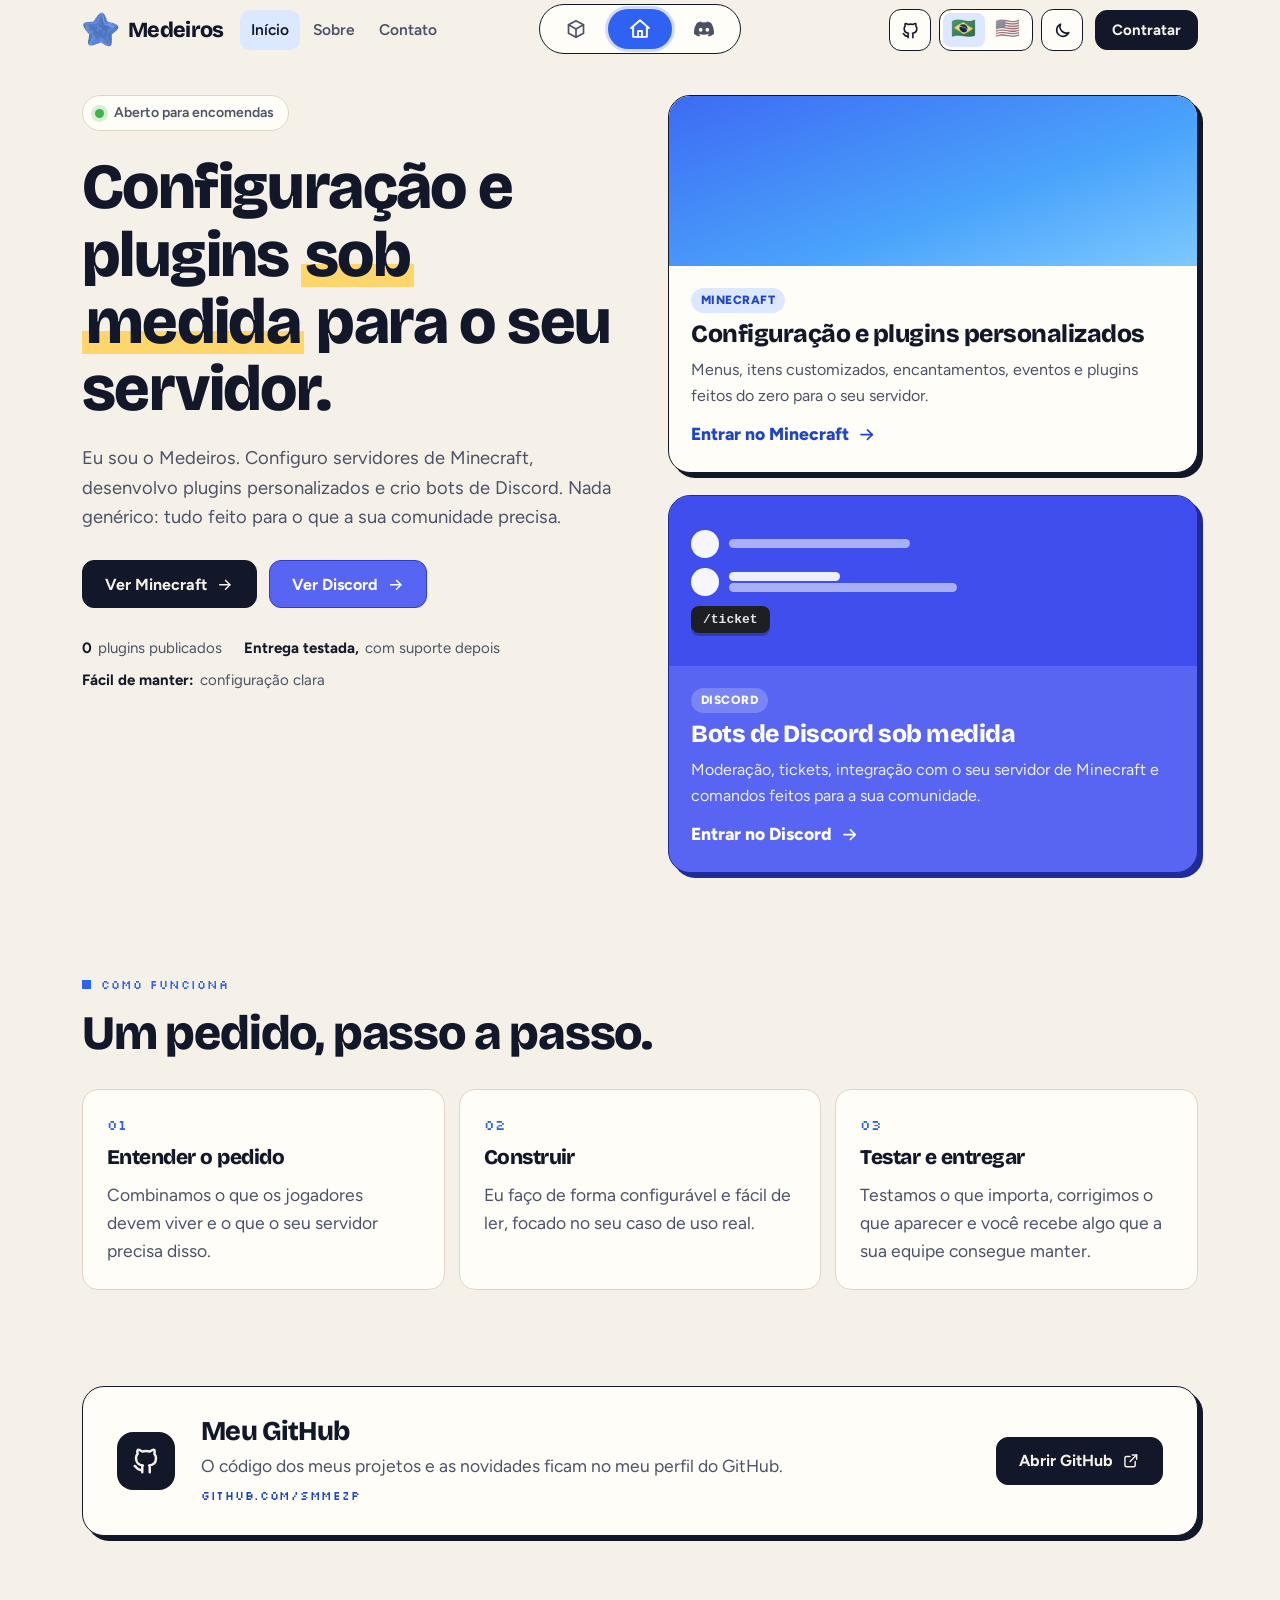
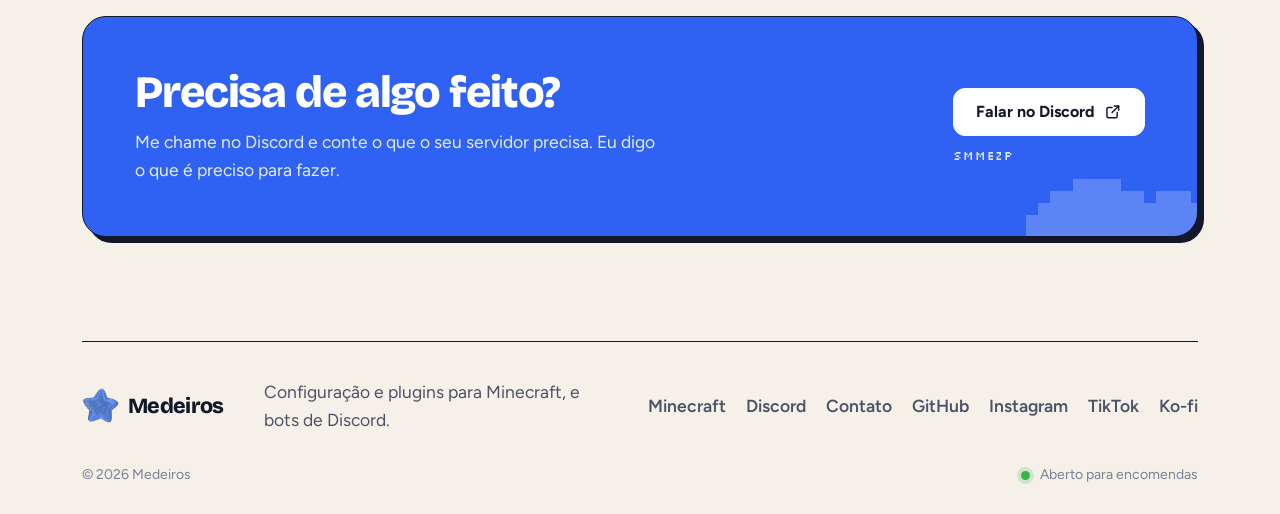
==== index.html @ 1e2f9c90 "Update index.html" ====
<!doctype html>
<html lang="pt-BR" data-theme="light">
<head>
  <meta charset="UTF-8">
  <meta name="viewport" content="width=device-width, initial-scale=1.0, viewport-fit=cover">
  <title>Medeiros — Configuração e plugins para Minecraft, bots de Discord</title>
  <meta name="theme-color" content="#f5f1e8">
  <meta name="color-scheme" content="light dark">
  <meta name="msapplication-TileColor" content="#f5f1e8">
  <meta name="apple-mobile-web-app-capable" content="yes">
  <meta name="description" content="Configuração de servidores, plugins personalizados para Minecraft e bots de Discord sob medida, feitos pelo Medeiros.">
  <meta name="author" content="Medeiros">
  <meta property="og:type" content="website">
  <meta property="og:title" content="Medeiros — Configuração e plugins para Minecraft, bots de Discord">
  <meta property="og:description" content="Configuração de servidores, plugins personalizados para Minecraft e bots de Discord sob medida.">
  <meta property="og:url" content="https://smmezp.github.io/portfolio/">
  <meta property="og:image" content="https://smmezp.github.io/portfolio/assets/brand/og-image.jpg">
  <meta property="og:image:width" content="1200">
  <meta property="og:image:height" content="630">
  <meta property="og:image:alt" content="Medeiros Portfolio">
  <meta property="og:site_name" content="Medeiros Portfolio">
  <meta property="og:locale" content="pt_BR">
  <meta name="twitter:card" content="summary_large_image">
  <meta name="twitter:title" content="Medeiros — Configuração e plugins para Minecraft, bots de Discord">
  <meta name="twitter:description" content="Configuração de servidores, plugins personalizados para Minecraft e bots de Discord sob medida.">
  <meta name="twitter:image" content="https://smmezp.github.io/portfolio/assets/brand/og-image.jpg">
  <meta name="twitter:image:alt" content="Medeiros Portfolio">
  <script>
    (() => {
      const base = document.createElement('base');
      const pathSegments = window.location.pathname.split('/').filter(Boolean);
      const isGitHubPagesProject = window.location.hostname.endsWith('.github.io') && pathSegments.length;
      base.href = window.location.protocol === 'file:' ? './' : (isGitHubPagesProject ? `/${pathSegments[0]}/` : '/');
      document.head.appendChild(base);
    })();
  </script>
  <script>
    /* Aplica tema e idioma salvos antes de desenhar a página, para não piscar. */
    (() => {
      try {
        let theme = localStorage.getItem('medeiros-theme');
        if (theme !== 'light' && theme !== 'dark') theme = window.matchMedia('(prefers-color-scheme: dark)').matches ? 'dark' : 'light';
        document.documentElement.dataset.theme = theme;
        document.documentElement.lang = localStorage.getItem('medeiros-lang') === 'en' ? 'en' : 'pt-BR';
      } catch (error) { /* sem armazenamento */ }
    })();
  </script>
  <link rel="icon" type="image/png" sizes="16x16" href="assets/brand/favicon-16x16.png">
  <link rel="icon" type="image/png" sizes="32x32" href="assets/brand/favicon-32x32.png">
  <link rel="icon" type="image/png" sizes="48x48" href="assets/brand/favicon-48x48.png">
  <link rel="icon" type="image/x-icon" href="assets/brand/favicon.ico">
  <link rel="shortcut icon" type="image/png" href="assets/brand/favicon-32x32.png">
  <link rel="apple-touch-icon" sizes="180x180" href="assets/brand/apple-touch-icon.png">
  <link rel="manifest" href="manifest.webmanifest">
  <link rel="preconnect" href="https://fonts.googleapis.com">
  <link rel="preconnect" href="https://fonts.gstatic.com" crossorigin>
  <link href="https://fonts.googleapis.com/css2?family=Bricolage+Grotesque:opsz,wght@12..96,600;12..96,700;12..96,800&family=Figtree:wght@400;500;600;700&family=Noto+Sans:wght@400;500;600;700;800&family=Silkscreen:wght@400;700&display=swap" rel="stylesheet">
  <link rel="stylesheet" href="style.css?v=4">
  <script src="data/i18n.js?v=4" defer></script>
  <script src="data/site.js?v=4" defer></script>
  <!-- Um arquivo por produto. Para adicionar um novo, crie o arquivo e inclua uma linha aqui. -->
<!--  <script src="data/minecraft/heavenjoin.js?v=4" defer></script> -->
<!--  <script src="data/minecraft/heavenclearlag.js?v=4" defer></script> --> 
<!--  <script src="data/minecraft/heavenchat.js?v=4" defer></script> -->
<!--  <script src="data/minecraft/heavenlobby.js?v=4" defer></script> -->
  <script src="data/discord/mochi.js?v=3" defer></script>
  <script src="script.js?v=4" defer></script>
  <script>
    /* Aviso de segurança: aparece só se o script.js carregado for antigo ou não tiver sido enviado. */
    window.addEventListener('load', () => {
      setTimeout(() => {
        if (window.__medeirosReady === '4') return;
        const bar = document.createElement('div');
        bar.setAttribute('style', 'position:fixed;left:0;right:0;bottom:0;z-index:9999;padding:14px 16px;background:#b3261e;color:#fff;font:600 15px/1.4 system-ui,sans-serif;text-align:center');
        bar.textContent = 'Parte dos arquivos do site está desatualizada. Recarregue a página; se continuar assim, envie de novo script.js, style.css, index.html e a pasta data no GitHub. ';
        const button = document.createElement('button');
        button.textContent = 'Recarregar';
        button.setAttribute('style', 'margin-left:8px;padding:6px 12px;border:0;border-radius:8px;font:700 14px system-ui;cursor:pointer');
        button.addEventListener('click', () => window.location.reload());
        bar.appendChild(button);
        document.body.appendChild(bar);
      }, 2000);
    });
  </script>
</head>
<body data-skin="main">
  <div class="site-shell">
    <header class="site-header" data-header>
      <div class="header-left">
        <a class="wordmark" href="/" data-route aria-label="Medeiros">
          <img class="brand-logo" src="assets/brand/logo-main.png" alt="" width="40" height="40" decoding="async">
          <span class="wordmark-text">Medeiros</span>
        </a>
        <nav class="desktop-nav" data-i18n-aria="nav.primary" aria-label="Navegação principal">
          <a href="/" data-route data-nav-link="home" data-i18n="nav.home">Início</a>
          <a href="/about" data-route data-nav-link="about" data-i18n="nav.about">Sobre</a>
          <a href="/contact" data-route data-nav-link="contact" data-i18n="nav.contact">Contato</a>
        </nav>
      </div>

      <div class="mode-switch-wrap">
        <div class="mode-switch" data-mode-switch data-active="home" role="group" data-i18n-aria="mode.label" aria-label="Escolher a área do site">
          <span class="mode-thumb" aria-hidden="true"></span>
          <a class="mode-option" href="/minecraft" data-route data-mode="minecraft" data-i18n-aria="mode.minecraft" data-i18n-title="mode.minecraft" aria-label="Minecraft" title="Minecraft"><svg class="icon" viewBox="0 0 24 24" aria-hidden="true"><path d="m12 2 9 5v10l-9 5-9-5V7l9-5Z"/><path d="m3 7 9 5 9-5"/><path d="M12 12v10"/></svg></a>
          <a class="mode-option" href="/" data-route data-mode="home" data-i18n-aria="mode.home" data-i18n-title="mode.home" aria-label="Início" title="Início"><svg class="icon" viewBox="0 0 24 24" aria-hidden="true"><path d="m3 11 9-8 9 8"/><path d="M5 10v10h14V10"/><path d="M10 20v-6h4v6"/></svg></a>
          <a class="mode-option" href="/discord" data-route data-mode="discord" data-i18n-aria="mode.discord" data-i18n-title="mode.discord" aria-label="Discord" title="Discord"><svg class="icon" viewBox="0 0 24 24" aria-hidden="true"><path fill="currentColor" stroke="none" d="M20.317 4.37a19.79 19.79 0 0 0-4.885-1.515.074.074 0 0 0-.079.037c-.21.375-.444.864-.608 1.25a18.27 18.27 0 0 0-5.487 0 12.64 12.64 0 0 0-.617-1.25.077.077 0 0 0-.079-.037A19.74 19.74 0 0 0 3.677 4.37a.07.07 0 0 0-.032.027C.533 9.046-.32 13.58.099 18.057a.082.082 0 0 0 .031.057 19.9 19.9 0 0 0 5.993 3.03.078.078 0 0 0 .084-.028 14.09 14.09 0 0 0 1.226-1.994.076.076 0 0 0-.041-.106 13.1 13.1 0 0 1-1.872-.892.077.077 0 0 1-.008-.128 10.2 10.2 0 0 0 .372-.292.074.074 0 0 1 .077-.01c3.928 1.793 8.18 1.793 12.062 0a.074.074 0 0 1 .078.01c.12.098.246.198.373.292a.077.077 0 0 1-.006.127 12.3 12.3 0 0 1-1.873.892.077.077 0 0 0-.041.107c.36.698.772 1.362 1.225 1.993a.076.076 0 0 0 .084.028 19.84 19.84 0 0 0 6.002-3.03.077.077 0 0 0 .032-.054c.5-5.177-.838-9.674-3.549-13.66a.061.061 0 0 0-.031-.03zM8.02 15.33c-1.183 0-2.157-1.085-2.157-2.419 0-1.333.956-2.419 2.157-2.419 1.21 0 2.176 1.096 2.157 2.42 0 1.333-.956 2.418-2.157 2.418zm7.975 0c-1.183 0-2.157-1.085-2.157-2.419 0-1.333.955-2.419 2.157-2.419 1.21 0 2.176 1.096 2.157 2.42 0 1.333-.946 2.418-2.157 2.418z"/></svg></a>
        </div>
      </div>

      <div class="header-tools">
        <a class="tool-button tool-github" href="https://github.com/smmezp" data-github-link target="_blank" rel="noopener noreferrer" data-i18n-aria="nav.github" aria-label="GitHub"><svg class="icon" viewBox="0 0 24 24" aria-hidden="true"><path d="M9 19c-4.3 1.4-4.3-2.5-6-3m12 5v-3.5c0-1 .1-1.4-.5-2 2.8-.3 5.5-1.4 5.5-6a4.6 4.6 0 0 0-1.3-3.2 4.2 4.2 0 0 0-.1-3.2s-1.1-.3-3.5 1.3a12.3 12.3 0 0 0-6.2 0C6.5 2.8 5.4 3.1 5.4 3.1a4.2 4.2 0 0 0-.1 3.2A4.6 4.6 0 0 0 4 9.5c0 4.6 2.7 5.7 5.5 6-.6.6-.6 1.2-.5 2V21"/></svg></a>
        <div class="lang-switch" role="group" data-i18n-aria="nav.language" aria-label="Idioma">
          <button type="button" data-lang="pt" class="is-active" aria-pressed="true" aria-label="Português" title="Português"><span class="flag" aria-hidden="true">🇧🇷</span></button>
          <button type="button" data-lang="en" aria-pressed="false" aria-label="English" title="English"><span class="flag" aria-hidden="true">🇺🇸</span></button>
        </div>
        <div class="theme-menu-wrap">
          <button class="tool-button theme-toggle" type="button" data-theme-toggle aria-haspopup="menu" aria-expanded="false" aria-controls="themeMenu" data-i18n-aria="nav.theme" aria-label="Escolher a aparência"><svg class="icon icon-sun" viewBox="0 0 24 24" aria-hidden="true"><circle cx="12" cy="12" r="4"/><path d="M12 2v2M12 20v2M4.9 4.9l1.4 1.4M17.7 17.7l1.4 1.4M2 12h2M20 12h2M4.9 19.1l1.4-1.4M17.7 6.3l1.4-1.4"/></svg><svg class="icon icon-moon" viewBox="0 0 24 24" aria-hidden="true"><path d="M20 14.5A8 8 0 0 1 9.5 4 8 8 0 1 0 20 14.5Z"/></svg></button>
          <div class="theme-menu" id="themeMenu" role="menu" data-theme-menu hidden>
            <p class="theme-menu-title" data-i18n="theme.title">Aparência</p>
            <button class="theme-option" type="button" role="menuitemradio" aria-checked="false" data-theme-option="system"><span class="theme-option-icon"><svg class="icon" viewBox="0 0 24 24" aria-hidden="true"><rect x="3" y="4" width="18" height="12" rx="2"/><path d="M8 20h8M12 16v4"/></svg></span><span class="theme-option-text"><strong data-i18n="theme.system">Sistema</strong><em data-i18n="theme.systemSub">Padrão do dispositivo</em></span><span class="theme-check"><svg class="icon icon-check" viewBox="0 0 24 24" aria-hidden="true"><path d="m5 12.5 4.5 4.5L19 7.5"/></svg></span></button>
            <button class="theme-option" type="button" role="menuitemradio" aria-checked="false" data-theme-option="light"><span class="theme-option-icon"><svg class="icon" viewBox="0 0 24 24" aria-hidden="true"><circle cx="12" cy="12" r="4"/><path d="M12 2v2M12 20v2M4.9 4.9l1.4 1.4M17.7 17.7l1.4 1.4M2 12h2M20 12h2M4.9 19.1l1.4-1.4M17.7 6.3l1.4-1.4"/></svg></span><span class="theme-option-text"><strong data-i18n="theme.light">Claro</strong></span><span class="theme-check"><svg class="icon icon-check" viewBox="0 0 24 24" aria-hidden="true"><path d="m5 12.5 4.5 4.5L19 7.5"/></svg></span></button>
            <button class="theme-option" type="button" role="menuitemradio" aria-checked="false" data-theme-option="dark"><span class="theme-option-icon"><svg class="icon" viewBox="0 0 24 24" aria-hidden="true"><path d="M20 14.5A8 8 0 0 1 9.5 4 8 8 0 1 0 20 14.5Z"/></svg></span><span class="theme-option-text"><strong data-i18n="theme.dark">Escuro</strong></span><span class="theme-check"><svg class="icon icon-check" viewBox="0 0 24 24" aria-hidden="true"><path d="m5 12.5 4.5 4.5L19 7.5"/></svg></span></button>
          </div>
        </div>
        <a class="button button-primary button-small nav-cta" href="https://discord.gg/Unbx6TpXwa" data-discord-link target="_blank" rel="noopener noreferrer" data-i18n="nav.hire">Contratar</a>
        <button class="menu-toggle" type="button" data-menu-toggle aria-expanded="false" aria-controls="mobileNav" data-i18n-aria="nav.openMenu" aria-label="Abrir menu">
          <span></span><span></span>
        </button>
      </div>
    </header>

    <nav class="mobile-nav" id="mobileNav" data-mobile-nav data-i18n-aria="nav.primary" aria-label="Navegação principal">
      <a href="/" data-route data-nav-link="home" data-i18n="nav.home">Início</a>
      <a href="/about" data-route data-nav-link="about" data-i18n="nav.about">Sobre</a>
      <a href="/contact" data-route data-nav-link="contact" data-i18n="nav.contact">Contato</a>
      <a class="mobile-nav-extra" href="https://github.com/smmezp" data-github-link target="_blank" rel="noopener noreferrer">GitHub</a>
      <a class="mobile-nav-extra" href="https://www.instagram.com/o.medeiros.dev/" target="_blank" rel="noopener noreferrer">Instagram</a>
      <a class="mobile-nav-extra" href="https://www.tiktok.com/@smmezp" target="_blank" rel="noopener noreferrer">TikTok</a>
      <a class="mobile-nav-extra" href="https://ko-fi.com/smmezp" target="_blank" rel="noopener noreferrer" data-i18n="nav.donate">Apoiar</a>
      <a class="button button-primary mobile-nav-cta" href="https://discord.gg/Unbx6TpXwa" data-discord-link target="_blank" rel="noopener noreferrer" data-i18n="nav.hireDiscord">Contratar no Discord</a>
    </nav>

    <main id="app" tabindex="-1"></main>

    <footer class="site-footer">
      <div class="footer-main">
        <a class="wordmark" href="/" data-route aria-label="Medeiros">
          <img class="brand-logo" src="assets/brand/logo-main.png" alt="" width="40" height="40" decoding="async">
          <span class="wordmark-text">Medeiros</span>
        </a>
        <p data-i18n="footer.tagline">Configuração e plugins para Minecraft, e bots de Discord.</p>
        <nav class="footer-links" data-i18n-aria="nav.footer" aria-label="Rodapé">
          <a href="/minecraft" data-route data-i18n="nav.minecraft">Minecraft</a>
          <a href="/discord" data-route data-i18n="nav.discord">Discord</a>
          <a href="/contact" data-route data-i18n="nav.contact">Contato</a>
          <a href="https://github.com/smmezp" data-github-link target="_blank" rel="noopener noreferrer">GitHub</a>
          <a href="https://www.instagram.com/o.medeiros.dev/" target="_blank" rel="noopener noreferrer">Instagram</a>
          <a href="https://www.tiktok.com/@smmezp" target="_blank" rel="noopener noreferrer">TikTok</a>
          <a href="https://ko-fi.com/smmezp" target="_blank" rel="noopener noreferrer">Ko-fi</a>
        </nav>
      </div>
      <div class="footer-bottom">
        <span>© <span data-current-year></span> Medeiros</span>
        <span class="footer-status"><i></i> <span data-i18n="common.open">Aberto para encomendas</span></span>
      </div>
    </footer>
  </div>

  <div class="lightbox" data-lightbox hidden aria-hidden="true">
    <div class="lightbox-backdrop" data-lightbox-close></div>
    <div class="lightbox-dialog" role="dialog" aria-modal="true">
      <button class="lightbox-close" type="button" data-lightbox-close data-i18n-aria="lightbox.close" aria-label="Fechar imagem">×</button>
      <button class="lightbox-arrow lightbox-prev" type="button" data-lightbox-prev data-i18n-aria="lightbox.prev" aria-label="Imagem anterior">←</button>
      <figure>
        <div class="lightbox-image-frame">
          <img data-lightbox-image src="" alt="">
          <div class="lightbox-placeholder" data-lightbox-placeholder hidden><strong data-i18n="common.soon">Prévia em breve</strong></div>
        </div>
        <figcaption data-lightbox-caption></figcaption>
      </figure>
      <button class="lightbox-arrow lightbox-next" type="button" data-lightbox-next data-i18n-aria="lightbox.next" aria-label="Próxima imagem">→</button>
    </div>
  </div>

  <div class="toast" data-toast role="status" aria-live="polite"></div>
</body>
</html>
---- style.css ----
/*
 * Medeiros portfolio — light, warm theme.
 * Colours and spacing live in :root so the whole look can be tuned in one place.
 */

:root {
  --paper: #f5f1e8;
  --paper-2: #ece6d8;
  --surface: #fffdf8;
  --ink: #121829;
  --ink-2: #4b5268;
  --ink-3: #7a8096;
  --line: #ddd6c6;
  --edge: #121829;
  --cta: #2f62f2;
  --brand: #2f62f2;
  --brand-dark: #1f45c4;
  --sky: #dce8ff;
  --grass: #2f8a3c;
  --grass-bg: #dff1e1;
  --sun: #ffd66b;
  --sun-bg: #fff0c9;

  --font-display: 'Bricolage Grotesque', 'Segoe UI', system-ui, sans-serif;
  --font-body: 'Figtree', system-ui, -apple-system, 'Segoe UI', Roboto, sans-serif;
  --font-pixel: 'Silkscreen', 'Courier New', monospace;

  --radius: 16px;
  --radius-sm: 10px;
  --pad: 20px;
  --shadow: 4px 4px 0 var(--edge);
  --header-h: 68px;

  --cloud-white: url("data:image/svg+xml,%3Csvg xmlns='http://www.w3.org/2000/svg' viewBox='0 0 16 6' shape-rendering='crispEdges' fill='%23ffffff'%3E%3Crect x='4' y='0' width='1' height='1'/%3E%3Crect x='5' y='0' width='1' height='1'/%3E%3Crect x='6' y='0' width='1' height='1'/%3E%3Crect x='7' y='0' width='1' height='1'/%3E%3Crect x='2' y='1' width='1' height='1'/%3E%3Crect x='3' y='1' width='1' height='1'/%3E%3Crect x='4' y='1' width='1' height='1'/%3E%3Crect x='5' y='1' width='1' height='1'/%3E%3Crect x='6' y='1' width='1' height='1'/%3E%3Crect x='7' y='1' width='1' height='1'/%3E%3Crect x='8' y='1' width='1' height='1'/%3E%3Crect x='9' y='1' width='1' height='1'/%3E%3Crect x='11' y='1' width='1' height='1'/%3E%3Crect x='12' y='1' width='1' height='1'/%3E%3Crect x='13' y='1' width='1' height='1'/%3E%3Crect x='1' y='2' width='1' height='1'/%3E%3Crect x='2' y='2' width='1' height='1'/%3E%3Crect x='3' y='2' width='1' height='1'/%3E%3Crect x='4' y='2' width='1' height='1'/%3E%3Crect x='5' y='2' width='1' height='1'/%3E%3Crect x='6' y='2' width='1' height='1'/%3E%3Crect x='7' y='2' width='1' height='1'/%3E%3Crect x='8' y='2' width='1' height='1'/%3E%3Crect x='9' y='2' width='1' height='1'/%3E%3Crect x='10' y='2' width='1' height='1'/%3E%3Crect x='11' y='2' width='1' height='1'/%3E%3Crect x='12' y='2' width='1' height='1'/%3E%3Crect x='13' y='2' width='1' height='1'/%3E%3Crect x='14' y='2' width='1' height='1'/%3E%3Crect x='0' y='3' width='1' height='1'/%3E%3Crect x='1' y='3' width='1' height='1'/%3E%3Crect x='2' y='3' width='1' height='1'/%3E%3Crect x='3' y='3' width='1' height='1'/%3E%3Crect x='4' y='3' width='1' height='1'/%3E%3Crect x='5' y='3' width='1' height='1'/%3E%3Crect x='6' y='3' width='1' height='1'/%3E%3Crect x='7' y='3' width='1' height='1'/%3E%3Crect x='8' y='3' width='1' height='1'/%3E%3Crect x='9' y='3' width='1' height='1'/%3E%3Crect x='10' y='3' width='1' height='1'/%3E%3Crect x='11' y='3' width='1' height='1'/%3E%3Crect x='12' y='3' width='1' height='1'/%3E%3Crect x='13' y='3' width='1' height='1'/%3E%3Crect x='14' y='3' width='1' height='1'/%3E%3Crect x='15' y='3' width='1' height='1'/%3E%3Crect x='0' y='4' width='1' height='1'/%3E%3Crect x='1' y='4' width='1' height='1'/%3E%3Crect x='2' y='4' width='1' height='1'/%3E%3Crect x='3' y='4' width='1' height='1'/%3E%3Crect x='4' y='4' width='1' height='1'/%3E%3Crect x='5' y='4' width='1' height='1'/%3E%3Crect x='6' y='4' width='1' height='1'/%3E%3Crect x='7' y='4' width='1' height='1'/%3E%3Crect x='8' y='4' width='1' height='1'/%3E%3Crect x='9' y='4' width='1' height='1'/%3E%3Crect x='10' y='4' width='1' height='1'/%3E%3Crect x='11' y='4' width='1' height='1'/%3E%3Crect x='12' y='4' width='1' height='1'/%3E%3Crect x='13' y='4' width='1' height='1'/%3E%3Crect x='14' y='4' width='1' height='1'/%3E%3Crect x='15' y='4' width='1' height='1'/%3E%3Crect x='1' y='5' width='1' height='1'/%3E%3Crect x='2' y='5' width='1' height='1'/%3E%3Crect x='3' y='5' width='1' height='1'/%3E%3Crect x='4' y='5' width='1' height='1'/%3E%3Crect x='5' y='5' width='1' height='1'/%3E%3Crect x='6' y='5' width='1' height='1'/%3E%3Crect x='7' y='5' width='1' height='1'/%3E%3Crect x='8' y='5' width='1' height='1'/%3E%3Crect x='9' y='5' width='1' height='1'/%3E%3Crect x='10' y='5' width='1' height='1'/%3E%3Crect x='11' y='5' width='1' height='1'/%3E%3Crect x='12' y='5' width='1' height='1'/%3E%3Crect x='13' y='5' width='1' height='1'/%3E%3Crect x='14' y='5' width='1' height='1'/%3E%3C/svg%3E");
  --cloud-sky: url("data:image/svg+xml,%3Csvg xmlns='http://www.w3.org/2000/svg' viewBox='0 0 16 6' shape-rendering='crispEdges' fill='%23c9dcff'%3E%3Crect x='4' y='0' width='1' height='1'/%3E%3Crect x='5' y='0' width='1' height='1'/%3E%3Crect x='6' y='0' width='1' height='1'/%3E%3Crect x='7' y='0' width='1' height='1'/%3E%3Crect x='2' y='1' width='1' height='1'/%3E%3Crect x='3' y='1' width='1' height='1'/%3E%3Crect x='4' y='1' width='1' height='1'/%3E%3Crect x='5' y='1' width='1' height='1'/%3E%3Crect x='6' y='1' width='1' height='1'/%3E%3Crect x='7' y='1' width='1' height='1'/%3E%3Crect x='8' y='1' width='1' height='1'/%3E%3Crect x='9' y='1' width='1' height='1'/%3E%3Crect x='11' y='1' width='1' height='1'/%3E%3Crect x='12' y='1' width='1' height='1'/%3E%3Crect x='13' y='1' width='1' height='1'/%3E%3Crect x='1' y='2' width='1' height='1'/%3E%3Crect x='2' y='2' width='1' height='1'/%3E%3Crect x='3' y='2' width='1' height='1'/%3E%3Crect x='4' y='2' width='1' height='1'/%3E%3Crect x='5' y='2' width='1' height='1'/%3E%3Crect x='6' y='2' width='1' height='1'/%3E%3Crect x='7' y='2' width='1' height='1'/%3E%3Crect x='8' y='2' width='1' height='1'/%3E%3Crect x='9' y='2' width='1' height='1'/%3E%3Crect x='10' y='2' width='1' height='1'/%3E%3Crect x='11' y='2' width='1' height='1'/%3E%3Crect x='12' y='2' width='1' height='1'/%3E%3Crect x='13' y='2' width='1' height='1'/%3E%3Crect x='14' y='2' width='1' height='1'/%3E%3Crect x='0' y='3' width='1' height='1'/%3E%3Crect x='1' y='3' width='1' height='1'/%3E%3Crect x='2' y='3' width='1' height='1'/%3E%3Crect x='3' y='3' width='1' height='1'/%3E%3Crect x='4' y='3' width='1' height='1'/%3E%3Crect x='5' y='3' width='1' height='1'/%3E%3Crect x='6' y='3' width='1' height='1'/%3E%3Crect x='7' y='3' width='1' height='1'/%3E%3Crect x='8' y='3' width='1' height='1'/%3E%3Crect x='9' y='3' width='1' height='1'/%3E%3Crect x='10' y='3' width='1' height='1'/%3E%3Crect x='11' y='3' width='1' height='1'/%3E%3Crect x='12' y='3' width='1' height='1'/%3E%3Crect x='13' y='3' width='1' height='1'/%3E%3Crect x='14' y='3' width='1' height='1'/%3E%3Crect x='15' y='3' width='1' height='1'/%3E%3Crect x='0' y='4' width='1' height='1'/%3E%3Crect x='1' y='4' width='1' height='1'/%3E%3Crect x='2' y='4' width='1' height='1'/%3E%3Crect x='3' y='4' width='1' height='1'/%3E%3Crect x='4' y='4' width='1' height='1'/%3E%3Crect x='5' y='4' width='1' height='1'/%3E%3Crect x='6' y='4' width='1' height='1'/%3E%3Crect x='7' y='4' width='1' height='1'/%3E%3Crect x='8' y='4' width='1' height='1'/%3E%3Crect x='9' y='4' width='1' height='1'/%3E%3Crect x='10' y='4' width='1' height='1'/%3E%3Crect x='11' y='4' width='1' height='1'/%3E%3Crect x='12' y='4' width='1' height='1'/%3E%3Crect x='13' y='4' width='1' height='1'/%3E%3Crect x='14' y='4' width='1' height='1'/%3E%3Crect x='15' y='4' width='1' height='1'/%3E%3Crect x='1' y='5' width='1' height='1'/%3E%3Crect x='2' y='5' width='1' height='1'/%3E%3Crect x='3' y='5' width='1' height='1'/%3E%3Crect x='4' y='5' width='1' height='1'/%3E%3Crect x='5' y='5' width='1' height='1'/%3E%3Crect x='6' y='5' width='1' height='1'/%3E%3Crect x='7' y='5' width='1' height='1'/%3E%3Crect x='8' y='5' width='1' height='1'/%3E%3Crect x='9' y='5' width='1' height='1'/%3E%3Crect x='10' y='5' width='1' height='1'/%3E%3Crect x='11' y='5' width='1' height='1'/%3E%3Crect x='12' y='5' width='1' height='1'/%3E%3Crect x='13' y='5' width='1' height='1'/%3E%3Crect x='14' y='5' width='1' height='1'/%3E%3C/svg%3E");
  --tick: url("data:image/svg+xml,%3Csvg xmlns=%22http://www.w3.org/2000/svg%22 viewBox=%220 0 24 24%22 fill=%22none%22 stroke=%22%23fff%22 stroke-width=%224%22 stroke-linecap=%22round%22 stroke-linejoin=%22round%22%3E%3Cpath d=%22m5 12.5 4.5 4.5L19 7.5%22/%3E%3C/svg%3E");
}

* { box-sizing: border-box; }
html { scroll-behavior: smooth; -webkit-text-size-adjust: 100%; }
[hidden] { display: none !important; }

body {
  margin: 0;
  background: var(--paper);
  color: var(--ink);
  font-family: var(--font-body);
  font-size: 17px;
  line-height: 1.6;
  -webkit-font-smoothing: antialiased;
}

img, video, iframe { max-width: 100%; display: block; }
a { color: inherit; text-decoration: none; }
button { font: inherit; color: inherit; }
ul, ol { margin: 0; padding: 0; list-style: none; }
h1, h2, h3, p, dl, dd, figure { margin: 0; }
main { outline: none; }

h1, h2, h3 {
  font-family: var(--font-display);
  font-weight: 800;
  letter-spacing: -0.025em;
  line-height: 1.05;
}
h1 { font-size: clamp(2.5rem, 9vw, 4.8rem); }
h2 { font-size: clamp(1.9rem, 5.5vw, 3rem); }
h3 { font-size: 1.3rem; line-height: 1.2; }

:focus-visible { outline: 3px solid var(--brand); outline-offset: 3px; border-radius: 6px; }
::selection { background: var(--sun); color: var(--ink); }

.visually-hidden {
  position: absolute; width: 1px; height: 1px; overflow: hidden;
  clip: rect(0 0 0 0); white-space: nowrap;
}

.icon { width: 1.1em; height: 1.1em; fill: none; stroke: currentColor; stroke-width: 2; stroke-linecap: round; stroke-linejoin: round; flex: none; }

/* ---------- Layout ---------- */

.site-shell { max-width: 1180px; margin: 0 auto; padding: 0 var(--pad); }
.view { padding-bottom: 24px; }
.section { padding: 64px 0 8px; }
.detail-section { padding: 56px 0 8px; }

.eyebrow {
  display: inline-flex; align-items: center; gap: 10px;
  font-family: var(--font-pixel); font-size: 12px; letter-spacing: 0.08em;
  text-transform: uppercase; color: var(--brand); margin-bottom: 14px;
}
.eyebrow::before { content: ''; width: 9px; height: 9px; background: var(--brand); }

.section-head {
  display: grid; gap: 18px; margin-bottom: 30px; align-items: end;
}
.section-head-side { display: grid; gap: 12px; color: var(--ink-2); max-width: 460px; }
.section-head-note { color: var(--ink-3); font-size: 15px; }

.text-link {
  display: inline-flex; align-items: center; gap: 8px; font-weight: 700;
  color: var(--brand-dark); border-bottom: 2px solid transparent; width: fit-content;
  transition: gap .2s ease, border-color .2s ease;
}
.text-link:hover { gap: 12px; border-color: currentColor; }

/* ---------- Buttons, chips, badges ---------- */

.button {
  display: inline-flex; align-items: center; justify-content: center; gap: 9px;
  min-height: 48px; padding: 0 22px; border-radius: 12px;
  border: 1.5px solid var(--edge); font-weight: 700; font-size: 16px; line-height: 1.1;
  cursor: pointer; text-align: center;
  transition: transform .15s ease, box-shadow .15s ease, background-color .15s ease, color .15s ease;
}
.button:hover { transform: translate(-2px, -2px); box-shadow: 3px 3px 0 var(--edge); }
.button:active { transform: none; box-shadow: none; }
.button-primary { background: var(--ink); color: var(--paper); }
.button-primary:hover { background: var(--brand); border-color: var(--edge); }
.button-ghost { background: var(--surface); color: var(--ink); }
.button-light { background: #fff; color: #121829; border-color: #fff; }
.button-light:hover { box-shadow: 3px 3px 0 var(--sun); }
.button-small { min-height: 40px; padding: 0 16px; font-size: 15px; }
.button-row { display: flex; flex-wrap: wrap; gap: 12px; }

.chips { display: flex; flex-wrap: wrap; gap: 8px; }
.chip {
  display: inline-flex; align-items: center; padding: 3px 11px; border-radius: 999px;
  border: 1px solid var(--line); background: var(--surface); color: var(--ink-2);
  font-size: 13px; font-weight: 600; line-height: 1.5;
}

.badge {
  display: inline-flex; align-items: center; gap: 7px; padding: 3px 11px 3px 9px; border-radius: 999px;
  font-size: 12px; font-weight: 700; letter-spacing: .02em; white-space: nowrap; line-height: 1.5;
}
.badge i { width: 7px; height: 7px; border-radius: 50%; background: currentColor; }
.badge-live { background: var(--grass-bg); color: var(--grass); }
.badge-dev { background: var(--sun-bg); color: #8a5a00; }

.status-pill {
  display: inline-flex; align-items: center; gap: 10px; padding: 6px 14px 6px 12px;
  border-radius: 999px; background: var(--surface); border: 1px solid var(--line);
  font-size: 14px; font-weight: 600; color: var(--ink-2); margin-bottom: 22px;
}
.status-pill i, .footer-status i {
  width: 9px; height: 9px; border-radius: 50%; background: #3bb54a;
  box-shadow: 0 0 0 4px rgba(59, 181, 74, .2);
}

/* ---------- Header ---------- */

.site-header {
  position: sticky; top: 0; z-index: 50; height: var(--header-h);
  display: flex; align-items: center; justify-content: space-between;
  margin: 0 calc(var(--pad) * -1); padding: 0 var(--pad);
  background: var(--paper); border-bottom: 1px solid transparent;
  transition: border-color .2s ease;
}
.site-header.is-scrolled, .site-header.menu-open { border-bottom-color: var(--line); }

.wordmark { display: inline-flex; align-items: center; gap: 10px; }
.brand-logo { width: 38px; height: 38px; object-fit: contain; }
.wordmark-text { font-family: var(--font-display); font-weight: 800; font-size: 1.35rem; letter-spacing: -0.03em; }

.desktop-nav { display: none; align-items: center; gap: 6px; }
.desktop-nav a:not(.button) {
  padding: 8px 12px; border-radius: 10px; font-weight: 600; font-size: 15.5px; color: var(--ink-2);
  transition: color .15s ease, background-color .15s ease;
}
.desktop-nav a:not(.button):hover { color: var(--ink); background: var(--paper-2); }
.desktop-nav a.is-active { color: var(--ink); background: var(--sky); }
.nav-cta { margin-left: 10px; }

.menu-toggle {
  display: inline-flex; flex-direction: column; justify-content: center; gap: 6px;
  width: 46px; height: 46px; padding: 0 12px; background: var(--surface);
  border: 1.5px solid var(--edge); border-radius: 12px; cursor: pointer;
}
.menu-toggle span { display: block; height: 2px; background: var(--ink); border-radius: 2px; transition: transform .2s ease; }
.site-header.menu-open .menu-toggle span:first-child { transform: translateY(4px) rotate(45deg); }
.site-header.menu-open .menu-toggle span:last-child { transform: translateY(-4px) rotate(-45deg); }

.mobile-nav {
  position: fixed; left: 0; right: 0; top: var(--header-h); z-index: 49;
  display: none; flex-direction: column; gap: 2px; padding: 8px var(--pad) 24px;
  background: var(--paper); border-bottom: 1px solid var(--line);
  max-height: calc(100vh - var(--header-h)); overflow-y: auto;
}
.mobile-nav.is-open { display: flex; }
.mobile-nav a:not(.button) {
  padding: 14px 4px; font-family: var(--font-display); font-weight: 700; font-size: 1.5rem;
  letter-spacing: -0.02em; border-bottom: 1px solid var(--line);
}
.mobile-nav a.is-active { color: var(--brand); }
.mobile-nav .mobile-nav-donate { color: var(--ink-2); }
.mobile-nav-cta { margin-top: 18px; width: 100%; }

/* ---------- Hero ---------- */

.hero { display: grid; gap: 40px; padding: 28px 0 8px; align-items: center; }
.hero h1 { margin-bottom: 22px; font-size: clamp(2.5rem, 9vw, 4.4rem); }
.mark {
  background: linear-gradient(transparent 62%, var(--sun) 62%, var(--sun) 92%, transparent 92%);
  padding: 0 .06em; -webkit-box-decoration-break: clone; box-decoration-break: clone;
}
.lede { font-size: 1.15rem; color: var(--ink-2); max-width: 560px; margin-bottom: 28px; }
.hero-facts { display: flex; flex-wrap: wrap; gap: 8px 22px; margin-top: 28px; color: var(--ink-2); font-size: 15px; }
.hero-facts li { display: inline-flex; gap: 6px; align-items: baseline; }
.hero-facts strong { color: var(--ink); }

.hero-collage { position: relative; aspect-ratio: 1 / 0.92; width: 100%; max-width: 560px; margin: 0 auto; }
.collage-card {
  position: absolute; display: block; padding: 8px 8px 6px; background: var(--surface);
  border: 1.5px solid var(--edge); border-radius: 16px; box-shadow: var(--shadow);
  transition: transform .25s ease, box-shadow .25s ease; z-index: 2;
}
.collage-card .image-frame { aspect-ratio: 16 / 9; border-radius: 9px; }
.collage-caption {
  display: block; padding: 8px 4px 2px; font-family: var(--font-pixel); font-size: 11px;
  letter-spacing: .04em; text-transform: uppercase; color: var(--ink-2);
}
.collage-card-1 { left: 0; top: 14%; width: 60%; transform: rotate(-4deg); }
.collage-card-2 { right: 0; top: 0; width: 54%; transform: rotate(3.5deg); z-index: 1; }
.collage-card-3 { left: 20%; bottom: 0; width: 58%; transform: rotate(-1.5deg); z-index: 3; }
.collage-card:hover { transform: rotate(0) translateY(-6px); box-shadow: 6px 6px 0 var(--edge); z-index: 5; }

.pixel-cloud {
  display: block; aspect-ratio: 16 / 6; background: var(--cloud-sky) center / contain no-repeat;
  image-rendering: pixelated;
}
.hero-collage .pixel-cloud { position: absolute; z-index: 0; }
.pixel-cloud-a { width: 34%; right: 4%; bottom: 10%; opacity: .9; }
.pixel-cloud-b { width: 24%; left: -2%; top: -2%; opacity: .8; }

/* ---------- Page headings ---------- */

.page-head { padding: 40px 0 36px; max-width: 760px; }
.page-head h1 { margin-bottom: 18px; }
.page-lede { font-size: 1.15rem; color: var(--ink-2); max-width: 600px; }

/* ---------- Projects ---------- */

.project-grid { display: grid; gap: 22px; }
.project-card {
  display: flex; flex-direction: column; background: var(--surface);
  border: 1.5px solid var(--edge); border-radius: var(--radius); overflow: hidden;
  transition: transform .2s ease, box-shadow .2s ease;
}
.project-card:hover { transform: translate(-3px, -3px); box-shadow: 6px 6px 0 var(--edge); }
.project-card-media { aspect-ratio: 16 / 9; border-bottom: 1.5px solid var(--edge); }
.project-card-body { display: flex; flex-direction: column; gap: 12px; padding: 20px 20px 22px; flex: 1; }
.project-card-top { display: flex; align-items: center; justify-content: space-between; gap: 12px; flex-wrap: wrap; }
.project-card-body p { color: var(--ink-2); font-size: 16px; }
.project-card-foot { margin-top: auto; padding-top: 6px; display: flex; align-items: center; justify-content: space-between; gap: 12px; flex-wrap: wrap; }
.project-card-price { font-family: var(--font-pixel); font-size: 12px; text-transform: uppercase; color: var(--ink-3); }

.image-frame { position: relative; overflow: hidden; background: var(--sky); }
.image-frame img { width: 100%; height: 100%; object-fit: cover; }
.image-placeholder {
  position: absolute; inset: 0; display: flex; flex-direction: column; align-items: center; justify-content: center; gap: 14px;
  background: linear-gradient(160deg, #3d6bf4 0%, #4aa3fb 60%, #7cc9ff 100%); color: #fff; text-align: center; padding: 16px;
}
.image-placeholder .pixel-cloud { width: 38%; max-width: 150px; background-image: var(--cloud-white); }
.image-placeholder strong { font-family: var(--font-pixel); font-size: 12px; letter-spacing: .06em; text-transform: uppercase; font-weight: 400; }

.filter-toolbar { display: flex; flex-direction: column; gap: 14px; margin-bottom: 18px; }
.filter-list { display: flex; flex-wrap: wrap; gap: 8px; }
.filter-button {
  display: inline-flex; align-items: center; gap: 8px; padding: 8px 14px; border-radius: 999px; cursor: pointer;
  background: var(--surface); border: 1.5px solid var(--line); font-weight: 600; font-size: 15px;
}
.filter-button strong { font-size: 12px; color: var(--ink-3); }
.filter-button.is-active { background: var(--ink); color: var(--paper); border-color: var(--edge); }
.filter-button.is-active strong { color: var(--sun); }
.search-box { position: relative; display: block; max-width: 360px; }
.search-box .icon { position: absolute; left: 14px; top: 50%; transform: translateY(-50%); color: var(--ink-3); }
.search-box input { padding-left: 42px; }
.results-meta { color: var(--ink-3); font-size: 14px; margin-bottom: 18px; }
.empty-results {
  grid-column: 1 / -1; display: grid; gap: 6px; padding: 40px 20px; text-align: center;
  border: 1.5px dashed var(--line); border-radius: var(--radius); color: var(--ink-2);
}

/* ---------- Services ---------- */

.service-grid { display: grid; border-top: 1.5px solid var(--edge); }
.service { display: grid; gap: 10px; padding: 24px 0; border-bottom: 1px solid var(--line); align-content: start; }
.service p { color: var(--ink-2); max-width: 520px; }

.service-list { border-top: 1.5px solid var(--edge); }
.service-row { display: grid; gap: 12px; padding: 28px 0; border-bottom: 1px solid var(--line); align-items: start; }
.service-row h2 { font-size: 1.6rem; letter-spacing: -0.02em; }
.service-row p { color: var(--ink-2); max-width: 540px; }
.service-row .button { width: fit-content; }

/* ---------- Process, tools ---------- */

.process-grid { display: grid; gap: 14px; }
.process-step { background: var(--surface); border: 1px solid var(--line); border-radius: var(--radius); padding: 24px; display: grid; gap: 10px; align-content: start; }
.step-number { font-family: var(--font-pixel); font-size: 14px; color: var(--brand); }
.process-step p { color: var(--ink-2); }
.toolbelt { display: grid; gap: 12px; margin-top: 34px; align-items: center; }
.toolbelt-label { font-family: var(--font-pixel); font-size: 12px; letter-spacing: .08em; text-transform: uppercase; color: var(--ink-3); }

/* ---------- CTA ---------- */

.cta-panel {
  position: relative; overflow: hidden; margin-top: 72px; padding: 36px 26px; border-radius: 24px;
  background: var(--cta); color: #fff; display: grid; gap: 26px; align-items: center;
  border: 1.5px solid var(--edge); box-shadow: 6px 6px 0 var(--edge);
}
.cta-panel::after {
  content: ''; position: absolute; right: -18px; bottom: -14px; width: 190px; aspect-ratio: 16 / 6;
  background: var(--cloud-white) center / contain no-repeat; opacity: .22; image-rendering: pixelated; pointer-events: none;
}
.cta-panel h2 { font-size: clamp(1.9rem, 6vw, 2.8rem); margin-bottom: 12px; }
.cta-panel p { color: rgba(255, 255, 255, .88); max-width: 520px; }
.cta-actions { display: grid; gap: 10px; justify-items: start; position: relative; z-index: 1; }
.cta-handle { font-family: var(--font-pixel); font-size: 12px; letter-spacing: .06em; opacity: .85; }

/* ---------- About ---------- */

.about-grid { display: grid; gap: 40px; }
.about-copy { display: grid; gap: 18px; max-width: 640px; font-size: 1.1rem; color: var(--ink-2); }
.principles { display: grid; gap: 14px; margin-top: 12px; }
.principle { padding: 20px 22px; background: var(--surface); border: 1px solid var(--line); border-radius: var(--radius); }
.principle h3 { margin-bottom: 6px; color: var(--ink); }
.principle p { font-size: 16px; }
.about-card { align-self: start; display: grid; gap: 14px; padding: 26px; background: var(--surface); border: 1.5px solid var(--edge); border-radius: var(--radius); box-shadow: var(--shadow); }
.about-card h3 { font-size: 1rem; font-family: var(--font-pixel); font-weight: 400; text-transform: uppercase; letter-spacing: .06em; color: var(--ink-3); }
.about-card h3:not(:first-child) { margin-top: 10px; }
.about-handle { color: var(--ink-2); }
.about-card .button { width: fit-content; }

/* ---------- Contact ---------- */

.contact-layout { display: grid; gap: 28px; align-items: start; }
.contact-intro { display: grid; gap: 28px; }
.discord-card { display: grid; gap: 16px; padding: 24px; background: var(--ink); color: var(--paper); border-radius: var(--radius); }
.discord-label { display: block; font-family: var(--font-pixel); font-size: 12px; letter-spacing: .08em; text-transform: uppercase; color: var(--sun); margin-bottom: 4px; }
.discord-handle { font-family: var(--font-display); font-size: 1.9rem; letter-spacing: -0.02em; }
.discord-actions { display: flex; flex-wrap: wrap; gap: 10px; }
.discord-card { background: #1c2236; color: #f5f1e8; }
.discord-card .button-ghost { background: transparent; color: #f5f1e8; border-color: rgba(245, 241, 232, .45); }
.discord-card .button-primary { background: #f5f1e8; color: #121829; border-color: #f5f1e8; }
.steps { display: grid; gap: 16px; counter-reset: step; }
.steps li { display: grid; gap: 2px; padding-left: 48px; position: relative; counter-increment: step; }
.steps li::before {
  content: counter(step); position: absolute; left: 0; top: 2px; width: 32px; height: 32px; border-radius: 8px;
  background: var(--sky); color: var(--brand-dark); font-family: var(--font-pixel); font-size: 13px; display: grid; place-items: center;
}
.steps span { color: var(--ink-2); font-size: 16px; }

.form-card { padding: 26px; background: var(--surface); border: 1.5px solid var(--edge); border-radius: var(--radius); box-shadow: var(--shadow); }
.form-card h2 { font-size: 1.8rem; margin-bottom: 8px; }
.form-hint { color: var(--ink-3); font-size: 15px; margin-bottom: 22px; }
.commission-form { display: grid; gap: 16px; }
.field { display: grid; gap: 6px; }
.field label { font-weight: 700; font-size: 14px; }
input, select, textarea {
  width: 100%; min-height: 48px; padding: 11px 14px; font: inherit; color: var(--ink);
  background: var(--paper); border: 1.5px solid var(--edge); border-radius: var(--radius-sm);
}
input::placeholder, textarea::placeholder { color: var(--ink-3); }
textarea { min-height: 140px; resize: vertical; }
input:focus-visible, select:focus-visible, textarea:focus-visible { outline: 3px solid var(--brand); outline-offset: 1px; }
.form-status { color: var(--grass); font-weight: 600; font-size: 15px; min-height: 1.2em; }
.brief-preview {
  margin: 0; padding: 16px; background: var(--ink); color: var(--paper); border-radius: var(--radius-sm);
  font-size: 13.5px; white-space: pre-wrap; word-break: break-word; font-family: ui-monospace, Menlo, Consolas, monospace;
}

/* ---------- Project detail ---------- */

.detail-hero { display: grid; gap: 30px; padding: 24px 0 8px; align-items: center; }
.breadcrumbs { display: flex; gap: 8px; font-size: 14px; color: var(--ink-3); margin-bottom: 18px; flex-wrap: wrap; }
.breadcrumbs a:hover { color: var(--ink); }
.detail-labels { display: flex; gap: 8px; flex-wrap: wrap; margin-bottom: 16px; }
.detail-copy h1 { margin-bottom: 16px; }
.detail-description { font-size: 1.15rem; color: var(--ink-2); margin-bottom: 24px; max-width: 520px; }
.detail-meta { display: flex; flex-wrap: wrap; gap: 10px 32px; margin-top: 28px; padding-top: 20px; border-top: 1px solid var(--line); }
.detail-meta dt { font-family: var(--font-pixel); font-size: 11px; letter-spacing: .08em; text-transform: uppercase; color: var(--ink-3); }
.detail-meta dd { font-weight: 700; }
.detail-visual { aspect-ratio: 16 / 9; border: 1.5px solid var(--edge); border-radius: 20px; box-shadow: 6px 6px 0 var(--edge); }

.detail-body { display: grid; gap: 40px; padding-top: 48px; }
.detail-main { display: grid; gap: 44px; }
.detail-overview { font-size: 1.2rem; color: var(--ink-2); max-width: 680px; }
.check-list { display: grid; gap: 12px; }
.check-list li { position: relative; padding-left: 34px; font-weight: 600; }
.check-list li::before {
  content: ''; position: absolute; left: 0; top: 2px; width: 22px; height: 22px; border-radius: 6px;
  background: var(--brand) var(--tick) center / 13px no-repeat;
}
.details-grid { display: grid; gap: 14px; }
.details-card { padding: 22px; background: var(--surface); border: 1px solid var(--line); border-radius: var(--radius); }
.details-card h3 { margin-bottom: 8px; }
.details-card p { color: var(--ink-2); font-size: 16px; }
.detail-side { display: grid; gap: 14px; align-content: start; }
.side-card { display: grid; gap: 12px; padding: 22px; background: var(--surface); border: 1.5px solid var(--edge); border-radius: var(--radius); }
.side-card p { color: var(--ink-2); font-size: 16px; }
.side-card .button { width: fit-content; }
.side-label { font-family: var(--font-pixel); font-size: 12px; letter-spacing: .08em; text-transform: uppercase; color: var(--ink-3); }

.gallery-grid { display: grid; grid-template-columns: 1fr; gap: 16px; align-items: start; }
.gallery-item {
  display: block; width: 100%; margin: 0; padding: 0; cursor: zoom-in;
  background: #0f130f; border: 1.5px solid var(--edge); border-radius: 12px; transition: transform .2s ease, box-shadow .2s ease;
}
.gallery-item:hover { transform: translate(-2px, -2px); box-shadow: 4px 4px 0 var(--edge); }
.gallery-item img { height: auto; }
.gallery-item.is-image-missing { min-height: 180px; }
.video-frame { border: 1.5px solid var(--edge); border-radius: 20px; overflow: hidden; background: #000; box-shadow: 6px 6px 0 var(--edge); }
.video-frame video, .video-frame iframe { width: 100%; aspect-ratio: 16 / 9; border: 0; }

.not-found { padding: 80px 0; display: grid; gap: 16px; justify-items: start; }

/* ---------- Footer ---------- */

.site-footer { margin-top: 80px; padding: 36px 0 28px; border-top: 1.5px solid var(--edge); }
.footer-main { display: grid; gap: 16px; }
.footer-main p { color: var(--ink-2); max-width: 420px; }
.footer-links { display: flex; flex-wrap: wrap; gap: 8px 20px; font-weight: 600; color: var(--ink-2); }
.footer-links a:hover { color: var(--brand-dark); }
.footer-bottom { display: flex; flex-wrap: wrap; justify-content: space-between; gap: 10px; margin-top: 30px; font-size: 14px; color: var(--ink-3); }
.footer-status { display: inline-flex; align-items: center; gap: 10px; }

/* ---------- Lightbox, toast ---------- */

.lightbox { position: fixed; inset: 0; z-index: 100; display: flex; align-items: center; justify-content: center; opacity: 0; transition: opacity .2s ease; }
.lightbox.is-visible { opacity: 1; }
.lightbox-backdrop { position: absolute; inset: 0; background: rgba(18, 24, 41, .9); }
.lightbox-dialog { position: relative; display: flex; align-items: center; gap: 12px; width: min(1100px, 100%); max-height: 100%; padding: 56px 12px 20px; }
.lightbox-dialog figure { flex: 1; min-width: 0; }
.lightbox-image-frame { display: flex; justify-content: center; }
.lightbox-image-frame img { width: min(100%, 760px); height: auto; max-height: 72vh; object-fit: contain; background: #0f130f; border-radius: 10px; border: 1.5px solid var(--paper); }
.lightbox-placeholder { padding: 60px 30px; color: #fff; font-family: var(--font-pixel); }
.lightbox figcaption { margin-top: 14px; text-align: center; color: rgba(255, 255, 255, .75); font-size: 14px; }
.lightbox-close, .lightbox-arrow {
  display: grid; place-items: center; background: var(--paper); color: var(--ink); border: 1.5px solid var(--edge);
  border-radius: 12px; cursor: pointer; font-size: 22px; line-height: 1;
}
.lightbox-close { position: absolute; top: 10px; right: 12px; width: 44px; height: 44px; }
.lightbox-arrow { width: 44px; height: 44px; flex: none; }
.lightbox-arrow:disabled { opacity: .4; cursor: default; }

.toast {
  position: fixed; left: 50%; bottom: 24px; z-index: 120; transform: translate(-50%, 20px); opacity: 0; pointer-events: none;
  background: var(--ink); color: var(--paper); padding: 12px 20px; border-radius: 12px; font-weight: 600; font-size: 15px;
  transition: opacity .2s ease, transform .2s ease; max-width: calc(100% - 40px);
}
.toast.is-visible { opacity: 1; transform: translate(-50%, 0); }

@media (max-width: 759px) {
  .lightbox-dialog { flex-wrap: wrap; justify-content: center; gap: 14px; padding: 64px 12px 24px; }
  .lightbox-dialog figure { order: 1; flex: 1 1 100%; }
  .lightbox-prev { order: 2; }
  .lightbox-next { order: 3; }
}

/* ---------- Reveal ---------- */

.reveal { opacity: 0; transform: translateY(14px); transition: opacity .5s ease, transform .5s ease; }
.reveal.is-visible { opacity: 1; transform: none; }

/* ---------- Larger screens ---------- */

@media (min-width: 760px) {
  :root { --pad: 32px; }
  body { font-size: 17.5px; }
  .section { padding-top: 88px; }
  .section-head { grid-template-columns: 1.2fr 1fr; gap: 40px; }
  .project-grid { grid-template-columns: repeat(2, 1fr); gap: 26px; }
  .service-grid { grid-template-columns: repeat(2, 1fr); column-gap: 48px; }
  .service-row { grid-template-columns: 1.1fr 1.4fr auto; gap: 40px; align-items: center; }
  .process-grid { grid-template-columns: repeat(3, 1fr); }
  .toolbelt { grid-template-columns: auto 1fr; gap: 20px; }
  .cta-panel { grid-template-columns: 1.4fr auto; padding: 52px; }
  .details-grid { grid-template-columns: repeat(2, 1fr); }
  .gallery-grid { grid-template-columns: repeat(2, 1fr); }
  .contact-layout { grid-template-columns: 1fr 1.15fr; gap: 40px; }
  .commission-form { grid-template-columns: 1fr 1fr; }
  .field-wide, .form-actions, .form-status, .brief-preview { grid-column: 1 / -1; }
  .filter-toolbar { flex-direction: row; justify-content: space-between; align-items: center; }
  .footer-main { grid-template-columns: auto 1fr auto; align-items: center; gap: 40px; }
  .footer-main p { max-width: none; }
}

@media (min-width: 1020px) {
  :root { --header-h: 76px; }
  .hero { grid-template-columns: 1.05fr 1fr; gap: 56px; padding-top: 48px; }
  .detail-hero { grid-template-columns: 1fr 1.1fr; gap: 56px; }
  .detail-body { grid-template-columns: 1fr 320px; gap: 56px; }
  .detail-side { position: sticky; top: calc(var(--header-h) + 20px); }
  .gallery-grid { grid-template-columns: repeat(3, 1fr); }
  .about-grid { grid-template-columns: 1.4fr 1fr; gap: 64px; }
}

@media (prefers-reduced-motion: reduce) {
  html { scroll-behavior: auto; }
  *, *::before, *::after { transition: none !important; animation: none !important; }
  .reveal { opacity: 1; transform: none; }
}


/* =====================================================================
 * Tema escuro (vale para o site todo, exceto onde o estilo Discord manda)
 * ===================================================================== */

html[data-theme='dark'] {
  color-scheme: dark;
  --paper: #0f1424;
  --paper-2: #182038;
  --surface: #161d33;
  --ink: #f4f0e6;
  --ink-2: #b9c0d6;
  --ink-3: #8b94b0;
  --line: #2a3352;
  --edge: #3d4872;
  --brand: #7ba3ff;
  --brand-dark: #a3bfff;
  --sky: #1f2c4c;
  --grass: #5fcb6b;
  --grass-bg: #163423;
  --sun-bg: #3a2f12;
}
html[data-theme='dark'] .badge-dev { color: #ffd66b; }
html[data-theme='dark'] .mark { background: linear-gradient(transparent 62%, rgba(255, 214, 107, .38) 62%, rgba(255, 214, 107, .38) 92%, transparent 92%); }
html[data-theme='dark'] .hero-collage .pixel-cloud { opacity: .16; }
html[data-theme='dark'] .collage-card { background: var(--surface); }
html[data-theme='dark'] .button-primary:hover { background: var(--brand); color: #0f1424; }
html[data-theme='dark'] .brief-preview { background: #0b0f1c; color: #e9e6dc; border: 1px solid var(--line); }
html[data-theme='dark'] .gallery-item,
html[data-theme='dark'] .video-frame { border-color: var(--edge); }
html[data-theme='dark'] .text-link { color: var(--brand-dark); }

/* =====================================================================
 * Cabeçalho: idioma, tema, GitHub e menu
 * ===================================================================== */

.header-tools { display: flex; align-items: center; gap: 8px; }
.tool-button {
  display: inline-grid; place-items: center; width: 42px; height: 42px; padding: 0; cursor: pointer;
  background: var(--surface); color: var(--ink); border: 1.5px solid var(--edge); border-radius: 12px;
  transition: background-color .15s ease, transform .15s ease;
}
.tool-button:hover { background: var(--sky); }
.tool-button .icon { width: 19px; height: 19px; }
.theme-toggle .icon-sun { display: none; }
html[data-theme='dark'] .theme-toggle .icon-sun { display: block; }
html[data-theme='dark'] .theme-toggle .icon-moon { display: none; }

.lang-switch { display: inline-flex; height: 42px; padding: 3px; gap: 2px; background: var(--surface); border: 1.5px solid var(--edge); border-radius: 12px; }
.lang-switch button {
  min-width: 36px; padding: 0 8px; border: 0; border-radius: 8px; background: transparent; color: var(--ink-2);
  font-weight: 700; font-size: 13px; letter-spacing: .02em; cursor: pointer; transition: background-color .15s ease, color .15s ease;
}
.lang-switch button.is-active { background: var(--ink); color: var(--paper); }
.menu-toggle { width: 42px; height: 42px; }

.tool-github, .nav-cta { display: none; }
.mobile-nav .mobile-nav-extra { font-size: 1.1rem; font-family: var(--font-body); font-weight: 600; color: var(--ink-2); padding: 12px 4px; }

@media (max-width: 380px) {
  .wordmark-text { display: none; }
}

@media (min-width: 1160px) {
  .site-header { gap: 24px; }
  .desktop-nav { display: flex; margin-left: auto; }
  .menu-toggle, .mobile-nav { display: none !important; }
  .tool-github { display: inline-grid; }
  .nav-cta { display: inline-flex; margin-left: 4px; }
}

/* =====================================================================
 * Página inicial: duas portas (Minecraft e Discord)
 * ===================================================================== */

.button-discord { background: #5865f2; color: #fff; border-color: #2c3bd1; }
.button-discord:hover { background: #4752c4; }
.hero-hub { align-items: start; }
.hub-doors { display: grid; gap: 22px; }

.door {
  display: grid; overflow: hidden; background: var(--surface); border: 1.5px solid var(--edge); border-radius: 22px;
  box-shadow: 5px 5px 0 var(--edge); transition: transform .2s ease, box-shadow .2s ease;
}
.door:hover { transform: translate(-3px, -3px); box-shadow: 8px 8px 0 var(--edge); }
.door-art {
  position: relative; display: flex; align-items: center; justify-content: center; gap: 10px; min-height: 150px; padding: 20px 16px; overflow: hidden;
  background: linear-gradient(160deg, #3d6bf4 0%, #4aa3fb 60%, #7cc9ff 100%);
}
.door-tile { display: block; width: 31%; transition: transform .25s ease; }
.door-tile .image-frame { aspect-ratio: 16 / 10; border: 2px solid #fff; border-radius: 10px; box-shadow: 0 6px 0 rgba(10, 30, 110, .28); background: #6aa8ff; }
.door-tile-1 { transform: rotate(-5deg) translateY(4px); }
.door-tile-2 { transform: translateY(-6px); }
.door-tile-3 { transform: rotate(5deg) translateY(4px); }
.door:hover .door-tile-2 { transform: translateY(-12px); }
.door-body { display: grid; gap: 8px; padding: 22px 22px 24px; align-content: start; }
.door-label { width: fit-content; padding: 3px 10px; border-radius: 999px; font-size: 12px; font-weight: 800; letter-spacing: .04em; text-transform: uppercase; background: var(--sky); color: var(--brand-dark); }
.door-body h2 { font-size: 1.55rem; letter-spacing: -0.02em; line-height: 1.12; }
.door-body p { color: var(--ink-2); font-size: 16px; }
.door-go { display: inline-flex; align-items: center; gap: 8px; margin-top: 4px; font-weight: 800; color: var(--brand-dark); transition: gap .2s ease; }
.door:hover .door-go { gap: 13px; }

.door-discord { background: #5865f2; border-color: #1f2a9c; box-shadow: 5px 5px 0 #1f2a9c; color: #fff; }
.door-discord:hover { box-shadow: 8px 8px 0 #1f2a9c; }
.door-art-discord { flex-direction: column; align-items: flex-start; justify-content: center; gap: 10px; background: #404eed; padding: 20px 22px; }
.door-discord .door-label { background: rgba(255, 255, 255, .2); color: #fff; }
.door-discord .door-body p { color: rgba(255, 255, 255, .9); }
.door-discord .door-go { color: #fff; }
.dc-mini { display: grid; grid-template-columns: 28px 1fr; grid-template-rows: auto auto; gap: 2px 10px; width: 100%; max-width: 330px; }
.dc-mini i { grid-row: 1 / 3; width: 28px; height: 28px; border-radius: 50%; background: #fff; opacity: .95; }
.dc-mini b { display: block; height: 9px; width: 38%; border-radius: 5px; background: #fff; opacity: .9; align-self: end; }
.dc-mini em { display: block; height: 9px; width: 78%; border-radius: 5px; background: rgba(255, 255, 255, .55); }
.dc-mini-1 b { width: 28%; }
.dc-mini-1 { grid-template-rows: auto; }
.dc-mini-1 i { grid-row: auto; }
.dc-mini-1 b { align-self: center; width: 62%; opacity: .55; }
.dc-mini-2 { padding-left: 0; }
.dc-mini-command { display: inline-flex; align-items: center; padding: 6px 12px; border-radius: 8px; background: #1e1f22; color: #e3e5e8; font: 600 13px ui-monospace, Menlo, Consolas, monospace; box-shadow: 0 3px 0 rgba(0, 0, 0, .25); }

.github-card {
  display: grid; gap: 18px; align-items: center; padding: 26px; background: var(--surface);
  border: 1.5px solid var(--edge); border-radius: 22px; box-shadow: 5px 5px 0 var(--edge);
}
.github-mark { display: grid; place-items: center; width: 58px; height: 58px; border-radius: 16px; background: var(--ink); color: var(--paper); }
.github-mark .icon { width: 30px; height: 30px; }
.github-text { display: grid; gap: 6px; }
.github-text h2 { font-size: 1.7rem; }
.github-text p { color: var(--ink-2); }
.github-handle { font-family: var(--font-pixel); font-size: 12px; letter-spacing: .06em; color: var(--brand-dark); }
.github-card .button { width: fit-content; }
.github-line {
  display: flex; align-items: center; gap: 14px; padding: 14px 16px; background: var(--surface);
  border: 1.5px solid var(--edge); border-radius: 14px; transition: transform .15s ease, box-shadow .15s ease;
}
.github-line:hover { transform: translate(-2px, -2px); box-shadow: 3px 3px 0 var(--edge); }
.github-line span { flex: 1; display: grid; font-size: 15px; color: var(--ink-2); line-height: 1.3; }
.github-line strong { color: var(--ink); }
.swap-card {
  display: grid; gap: 18px; align-items: center; padding: 26px; border-radius: 20px; background: #5865f2; color: #fff;
  border: 1.5px solid #1f2a9c; box-shadow: 5px 5px 0 #1f2a9c;
}
.swap-card h2 { font-size: 1.6rem; margin-bottom: 6px; }
.swap-card p { color: rgba(255, 255, 255, .9); }
.swap-card .button-discord { background: #fff; color: #2c3bd1; border-color: #fff; width: fit-content; }

@media (min-width: 760px) {
  .github-card { grid-template-columns: auto 1fr auto; gap: 26px; padding: 30px 34px; }
  .swap-card { grid-template-columns: 1fr auto; padding: 30px 34px; }
  .door-art { min-height: 170px; }
}
@media (min-width: 1020px) {
  .hero-hub { grid-template-columns: 1fr 1fr; gap: 56px; }
}
@media (min-width: 760px) and (max-width: 1019px) {
  .hub-doors { grid-template-columns: 1fr 1fr; }
  .door-body h2 { font-size: 1.35rem; }
}

/* ajustes finos */
.door-tile .image-frame { display: block; width: 100%; }

/* =====================================================================
 * Cabeçalho com seletor Minecraft / Discord no centro
 * ===================================================================== */

:root { --header-h: 120px; }
.site-header {
  display: grid; grid-template-columns: minmax(0, 1fr) auto; grid-template-areas: "left tools" "mode mode";
  grid-template-rows: 56px 46px; align-items: center; row-gap: 4px; height: auto; padding-top: 6px; padding-bottom: 8px;
}
.header-left { grid-area: left; display: flex; align-items: center; gap: 24px; min-width: 0; }
.header-tools { grid-area: tools; justify-self: end; }
.mode-switch-wrap { grid-area: mode; display: flex; justify-content: center; overflow: hidden; transition: opacity .25s ease, visibility .25s ease; }

.mode-switch {
  position: relative; isolation: isolate; display: inline-grid; grid-template-columns: repeat(3, 1fr); padding: 4px;
  background: var(--surface); border: 1.5px solid var(--edge); border-radius: 999px; touch-action: pan-y; user-select: none; -webkit-user-select: none;
}
.mode-option {
  position: relative; z-index: 1; display: inline-grid; place-items: center; min-width: 64px; height: 40px; padding: 0 12px;
  border-radius: 999px; color: var(--ink-2); transition: color .3s ease; -webkit-tap-highlight-color: transparent;
}
.mode-option .icon { width: 20px; height: 20px; transition: transform .4s cubic-bezier(.34, 1.56, .64, 1); pointer-events: none; }
.mode-option:hover { color: var(--ink); }
.mode-option.is-active, .mode-option.is-active:hover { color: #fff; }
.mode-option.is-active .icon { transform: scale(1.18); }
.mode-thumb {
  position: absolute; z-index: 0; top: 4px; bottom: 4px; left: 4px; width: calc((100% - 8px) / 3); border-radius: 999px;
  background: #2f62f2; transform: translateX(0);
  transition: transform .55s cubic-bezier(.34, 1.45, .64, 1), background-color .4s ease, box-shadow .4s ease;
}
.mode-switch.is-dragging .mode-thumb { transition: background-color .2s ease; }
.mode-switch[data-active='minecraft'] .mode-thumb { transform: translateX(0); background: #2f8a3c; box-shadow: 0 0 0 3px rgba(47, 138, 60, .22); }
.mode-switch[data-active='home'] .mode-thumb { transform: translateX(100%); background: #2f62f2; box-shadow: 0 0 0 3px rgba(47, 98, 242, .22); }
.mode-switch[data-active='discord'] .mode-thumb { transform: translateX(200%); background: #5865f2; box-shadow: 0 0 0 3px rgba(88, 101, 242, .26); }

@media (max-width: 1159px) {
  .site-header { transition: transform .3s ease, border-color .2s ease; }
  .site-header.is-compact { transform: translateY(-110%); }
}
@media (min-width: 1020px) and (max-width: 1159px) { :root { --header-h: 120px; } }
@media (min-width: 1160px) {
  :root { --header-h: 78px; }
  .site-header { grid-template-columns: 1fr auto 1fr; grid-template-areas: "left mode tools"; grid-template-rows: var(--header-h); row-gap: 0; padding-top: 0; padding-bottom: 0; }
  .desktop-nav { margin-left: 0; }
  .mode-switch-wrap { overflow: visible; }
}
@media (max-width: 380px) {
  .mode-option { min-width: 56px; padding: 0 8px; }
}

/* Troca animada de área (Minecraft <-> Discord): movimento lateral */
#app.is-leaving-left .view { animation: leaveLeft .23s ease-in forwards; }
#app.is-leaving-right .view { animation: leaveRight .23s ease-in forwards; }
#app[data-enter='right'] .view { animation: enterRight .5s cubic-bezier(.2, .8, .2, 1) both; }
#app[data-enter='left'] .view { animation: enterLeft .5s cubic-bezier(.2, .8, .2, 1) both; }
@keyframes leaveLeft { to { opacity: 0; transform: translateX(-60px) scale(.985); } }
@keyframes leaveRight { to { opacity: 0; transform: translateX(60px) scale(.985); } }
@keyframes enterRight { from { opacity: 0; transform: translateX(70px); } to { opacity: 1; transform: none; } }
@keyframes enterLeft { from { opacity: 0; transform: translateX(-70px); } to { opacity: 1; transform: none; } }
body, .site-header, .site-footer, .tool-button, .lang-switch, .mode-switch { transition: background-color .45s ease, border-color .45s ease, color .45s ease; }
.view { animation: viewIn .5s ease both; }
@keyframes viewIn { from { opacity: 0; transform: translateY(10px); } to { opacity: 1; transform: none; } }

/* =====================================================================
 * Estilo Discord (página /discord e bots): mesma estrutura do Minecraft,
 * com a cara do Discord
 * ===================================================================== */

/* Só as cores mudam: fontes, tamanhos, botões e cabeçalho são idênticos ao Minecraft. */
body[data-skin='discord'] { --brand: #5865f2; --cta: #5865f2; }
html[data-theme='dark'] body[data-skin='discord'] {
  --paper: #1e1f22; --paper-2: #2b2d31; --surface: #2b2d31;
  --ink: #f2f3f5; --ink-2: #dbdee1; --ink-3: #949ba4;
  --line: #3a3c42; --edge: #3a3c42; --sky: #35373c; --brand-dark: #a5acff;
  --dc-bg: #313338; --dc-embed: #2b2d31; --dc-hover: #3a3d43; --dc-link: #00a8fc; --dc-soft: rgba(88, 101, 242, .2); --dc-soft-ink: #c9cdfb;
}
html[data-theme='light'] body[data-skin='discord'] {
  --paper: #f2f3f5; --paper-2: #e8eaed; --surface: #ffffff;
  --ink: #060607; --ink-2: #313338; --ink-3: #5c5e66;
  --line: #dcdee3; --edge: #dcdee3; --sky: #e3e5ff; --brand-dark: #4752c4;
  --dc-bg: #ffffff; --dc-embed: #f2f3f5; --dc-hover: #ebedef; --dc-link: #006ce7; --dc-soft: rgba(88, 101, 242, .12); --dc-soft-ink: #4752c4;
}
body[data-skin='discord'] .mark { background: linear-gradient(transparent 62%, rgba(88, 101, 242, .5) 62%, rgba(88, 101, 242, .5) 92%, transparent 92%); }
body[data-skin='discord'] .eyebrow::before { content: '#'; width: auto; height: auto; background: none; font-size: 15px; line-height: 1; }
body[data-skin='discord'] .button-primary { background: #5865f2; color: #fff; }
body[data-skin='discord'] .button-primary:hover { background: #4752c4; color: #fff; }
body[data-skin='discord'] .button-light { background: #fff; color: #3b45b8; }
body[data-skin='discord'] .badge-live { background: rgba(35, 165, 90, .18); color: #23a55a; }

.dc-hash { color: var(--ink-3); font-weight: 500; }
.dc-hero { align-items: center; }

/* "janelas" de exemplo na capa */
.dc-collage { font-family: 'Noto Sans', system-ui, -apple-system, 'Segoe UI', Roboto, sans-serif; position: relative; width: 100%; max-width: 560px; margin: 0 auto; aspect-ratio: 1 / 1.08; }
.dc-window {
  position: absolute; overflow: hidden; background: var(--dc-bg); color: var(--ink-2); border: 1px solid var(--line); border-radius: 14px;
  box-shadow: 0 22px 44px -22px rgba(0, 0, 0, .55); animation: dcFloat 6s ease-in-out infinite;
}
.dc-window-1 { left: 0; top: 0; width: 80%; z-index: 2; }
.dc-window-2 { right: 0; top: 49%; width: 64%; z-index: 3; animation-delay: -2s; }
.dc-window-3 { left: 3%; bottom: 0; width: 52%; z-index: 4; animation-delay: -4s; }
@keyframes dcFloat { 0%, 100% { transform: translateY(0); } 50% { transform: translateY(-7px); } }
.dc-window-bar { display: flex; align-items: center; gap: 6px; height: 38px; padding: 0 12px; border-bottom: 1px solid var(--line); color: var(--ink); font-size: 14px; }
.dc-window-bar .dc-hash { font-size: 20px; }
.dc-example { margin-left: auto; padding: 1px 7px; border-radius: 4px; background: var(--dc-soft); color: var(--dc-soft-ink); font-size: 10.5px; font-weight: 800; letter-spacing: .04em; text-transform: uppercase; }
.dc-chat { display: grid; gap: 12px; padding: 12px; }
.dc-chat-msg { display: grid; grid-template-columns: 30px minmax(0, 1fr); gap: 10px; font-size: 13.5px; line-height: 1.4; }
.dc-chat-msg b { color: var(--ink); font-weight: 700; margin-right: 6px; }
.dc-chat-avatar { display: grid; place-items: center; width: 30px; height: 30px; border-radius: 50%; background: #fff; overflow: hidden; box-shadow: 0 0 0 1px var(--line); }
.dc-chat-avatar img { width: 22px; height: 22px; object-fit: contain; }
.dc-chat-avatar-user { background: #5865f2; color: #fff; font-weight: 800; font-size: 13px; box-shadow: none; }
.dc-chat-cmd { display: inline-block; padding: 1px 7px; border-radius: 4px; background: var(--dc-soft); color: var(--dc-soft-ink); font: 600 12.5px ui-monospace, Menlo, Consolas, monospace; }
.dc-tag { padding: 1px 5px; border-radius: 4px; background: #5865f2; color: #fff; font-size: 9.5px; font-style: normal; font-weight: 800; letter-spacing: .03em; vertical-align: 1px; }
.dc-mini-embed { margin-top: 4px; padding: 8px 10px 10px; border-left: 4px solid var(--embed, #5865f2); border-radius: 4px; background: var(--dc-embed); box-shadow: 0 0 0 1px var(--line); }
.dc-mini-embed strong { display: block; color: var(--ink); font-size: 13.5px; margin-bottom: 4px; }
.dc-mini-fields { display: flex; flex-wrap: wrap; gap: 4px 16px; }
.dc-mini-fields b { display: block; margin: 0; font-size: 11.5px; }
.dc-mini-fields span { display: block; font-size: 12.5px; color: var(--ink-2); }
.dc-online { display: inline-flex !important; align-items: center; gap: 5px; color: #23a55a !important; font-weight: 700; }
.dc-online::before { content: ''; width: 8px; height: 8px; border-radius: 50%; background: #23a55a; }
.dc-mini-buttons { display: flex; gap: 6px; margin-top: 8px; }
.dc-mini-btn { padding: 4px 12px; border-radius: 4px; background: #5865f2; color: #fff; font-size: 12px; font-weight: 600; }
.dc-mini-btn-ghost { background: #4e5058; }
.dc-picker { display: grid; gap: 2px; margin: 0; padding: 6px; list-style: none; }
.dc-picker li { display: flex; align-items: center; gap: 10px; padding: 7px 8px; border-radius: 6px; }
.dc-picker li.is-first { background: var(--dc-hover); }
.dc-picker-icon { display: grid; place-items: center; flex: none; width: 30px; height: 30px; border-radius: 8px; background: var(--dc-soft); color: var(--dc-soft-ink); }
.dc-picker-icon .icon { width: 16px; height: 16px; }
.dc-picker-text { display: grid; min-width: 0; line-height: 1.25; }
.dc-picker-text b { color: var(--ink); font-size: 13px; font-weight: 700; }
.dc-picker-text em { overflow: hidden; font-size: 11.5px; font-style: normal; color: var(--ink-3); text-overflow: ellipsis; white-space: nowrap; }

/* serviços como comandos */
.dc-service-grid { display: grid; gap: 14px; }
.dc-service {
  display: grid; gap: 10px; align-content: start; padding: 22px; background: var(--surface); border: 1px solid var(--line); border-radius: 14px;
  transition: transform .2s ease, border-color .2s ease, box-shadow .2s ease;
}
.dc-service:hover { transform: translateY(-4px); border-color: #5865f2; box-shadow: 0 16px 30px -20px rgba(0, 0, 0, .5); }
.dc-service-cmd { width: fit-content; padding: 3px 10px; border-radius: 6px; background: var(--dc-soft); color: var(--dc-soft-ink); font: 700 13px ui-monospace, Menlo, Consolas, monospace; }
.dc-service h3 { font-size: 1.25rem; }
.dc-service p { color: var(--ink-2); font-size: 16px; }
.dc-service-link { width: fit-content; margin-top: 4px; font: 700 14px ui-monospace, Menlo, Consolas, monospace; color: var(--dc-link); }
.dc-service-link:hover { text-decoration: underline; }
.dc-empty {
  display: flex; flex-wrap: wrap; align-items: center; gap: 18px; padding: 24px; background: var(--surface); border: 1px dashed #5865f2; border-radius: 16px;
}
.dc-empty > div { flex: 1 1 260px; }
.dc-empty h3 { margin-bottom: 6px; }
.dc-empty p { color: var(--ink-2); }
.dc-empty-icon { display: grid; place-items: center; width: 48px; height: 48px; border-radius: 50%; background: #5865f2; color: #fff; }

@media (min-width: 760px) {
  .dc-service-grid { grid-template-columns: repeat(2, 1fr); }
}
@media (min-width: 1020px) {
  .dc-hero { grid-template-columns: 1.02fr 1fr; }
  .dc-service-grid { grid-template-columns: repeat(3, 1fr); }
}
@media (prefers-reduced-motion: reduce) {
  .dc-window, .mode-switch { animation: none !important; }
  .view { animation: none; }
}

/* ajustes: cabeçalho e janelas de exemplo */
.wordmark { flex: none; }
.header-left { gap: 30px; }
.dc-window-2 { top: 47%; width: 55%; }
.dc-window-3 { left: 0; bottom: 2%; width: 46%; }

@media (max-width: 759px) {
  .dc-collage { aspect-ratio: auto; display: grid; gap: 14px; }
  .dc-window { position: relative; left: auto !important; right: auto !important; top: auto !important; bottom: auto !important; width: auto !important; }
  .dc-window-2 { margin-left: 12%; }
  .dc-window-3 { margin-right: 22%; }
}

.desktop-nav { gap: 2px; }
.desktop-nav a:not(.button) { padding: 8px 11px; }
.header-left { gap: 16px; }


/* ajustes: seletor sem corte, logo maior */
:root { --header-h: 128px; }
.site-header { grid-template-rows: 56px 56px; }
.mode-switch-wrap { overflow: visible; align-items: center; padding-bottom: 2px; }
.mode-switch { box-shadow: none; }
@media (min-width: 1020px) and (max-width: 1159px) { :root { --header-h: 128px; } }
@media (min-width: 1160px) { .site-header { grid-template-rows: var(--header-h); } }
.brand-logo { object-fit: contain; transform: scale(1.5); }
.wordmark { gap: 8px; }

/* bandeiras no seletor de idioma */
.lang-switch button { min-width: 42px; padding: 0 6px; }
.lang-switch .flag { font-size: 20px; line-height: 1; font-family: 'Apple Color Emoji', 'Segoe UI Emoji', 'Noto Color Emoji', sans-serif; filter: grayscale(.55); opacity: .75; transition: filter .2s ease, opacity .2s ease, transform .3s cubic-bezier(.34, 1.56, .64, 1); }
.lang-switch button.is-active .flag { opacity: 1; transform: scale(1.12); }
.lang-switch button.is-active { background: var(--sky); color: inherit; }
body[data-skin='discord'] .lang-switch button.is-active { background: var(--dc-soft); color: inherit; }

@media (max-width: 480px) {
  .header-tools { gap: 6px; }
  .lang-switch button { min-width: 38px; }
  .tool-button, .menu-toggle, .lang-switch { height: 40px; }
  .tool-button, .menu-toggle { width: 40px; }
  .wordmark-text { font-size: 1.2rem; }
}

/* Título da capa igual em todas as áreas */
.hero h1 { font-size: clamp(2.4rem, 8.4vw, 4rem); }

.mode-option { -webkit-user-drag: none; user-drag: none; }
.mode-switch.is-dragging { cursor: grabbing; }


/* ---- barra de cima mais baixa no computador ---- */
@media (min-width: 1160px) {
  :root { --header-h: 60px; }
  .hero { padding-top: 34px; }
}

/* ---- sem piscar ao trocar de área ---- */
html.is-switching body, html.is-switching .site-header, html.is-switching .site-footer, html.is-switching .tool-button,
html.is-switching .lang-switch, html.is-switching .mode-switch { transition: none !important; }
#app .view { will-change: opacity, transform; }
#app[data-enter='refresh'] .view { animation: refreshIn .4s ease both; }
@keyframes refreshIn { from { opacity: .35; transform: translateY(10px); } to { opacity: 1; transform: none; } }

/* ---- campos do pedido e redes ---- */
.field-hint { color: var(--ink-3); font-size: 13px; line-height: 1.4; }
.social-list { display: grid; gap: 10px; }

.field { align-content: start; }

/* =====================================================================
 * Menu "Aparência": Sistema, Claro, Escuro
 * ===================================================================== */
.theme-menu-wrap { position: relative; display: inline-flex; }
.theme-menu {
  position: absolute; top: calc(100% + 12px); right: -4px; z-index: 80; width: min(272px, calc(100vw - 32px)); padding: 10px;
  background: var(--surface); color: var(--ink); border: 1.5px solid var(--edge); border-radius: 18px;
  box-shadow: 0 20px 44px -18px rgba(0, 0, 0, .55); transform-origin: top right; animation: themeMenuIn .18s ease;
}
.theme-menu[hidden] { display: none; }
.theme-menu::before {
  content: ''; position: absolute; top: -8px; right: 17px; width: 14px; height: 14px; background: var(--surface);
  border-left: 1.5px solid var(--edge); border-top: 1.5px solid var(--edge); border-radius: 3px 0 0 0; transform: rotate(45deg);
}
@keyframes themeMenuIn { from { opacity: 0; transform: translateY(-6px) scale(.97); } to { opacity: 1; transform: none; } }
.theme-menu-title { padding: 8px 12px 10px; font-size: 12px; font-weight: 800; letter-spacing: .09em; text-transform: uppercase; color: var(--ink-3); }
.theme-option {
  display: grid; grid-template-columns: 24px minmax(0, 1fr) 22px; align-items: center; gap: 12px; width: 100%; padding: 12px;
  border: 0; border-radius: 12px; background: transparent; color: var(--ink); text-align: left; cursor: pointer; font: inherit;
  transition: background-color .15s ease;
}
.theme-option:hover, .theme-option:focus-visible { background: var(--paper-2); }
.theme-option.is-selected { background: var(--sky); }
.theme-option-icon { display: grid; place-items: center; }
.theme-option-icon .icon { width: 22px; height: 22px; color: var(--ink-2); }
.theme-option-text { display: grid; line-height: 1.25; }
.theme-option-text strong { font-size: 16px; font-weight: 700; }
.theme-option-text em { font-style: normal; font-size: 13px; color: var(--ink-3); }
.theme-check { display: grid; place-items: center; opacity: 0; color: var(--brand-dark); }
.theme-check .icon { width: 20px; height: 20px; stroke-width: 2.6; }
.theme-option.is-selected .theme-check { opacity: 1; }
@media (prefers-reduced-motion: reduce) { .theme-menu { animation: none; } }
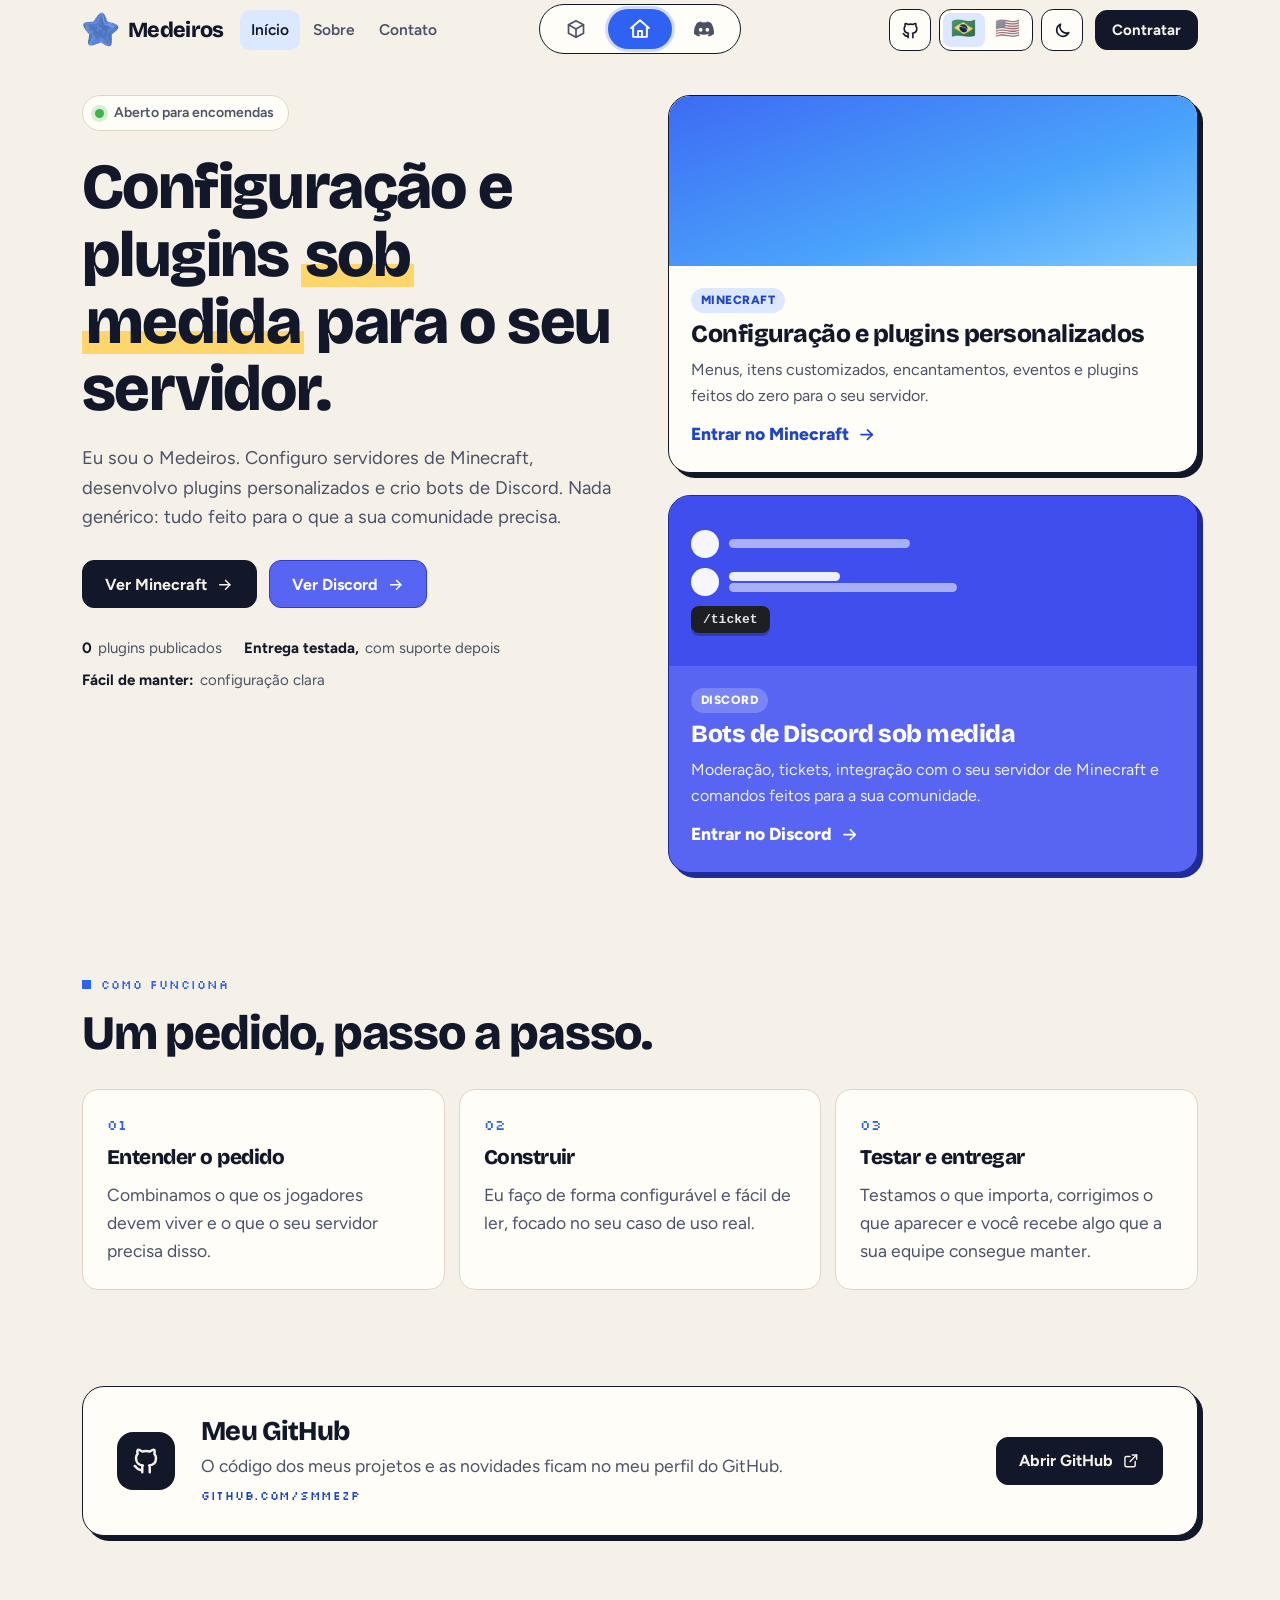
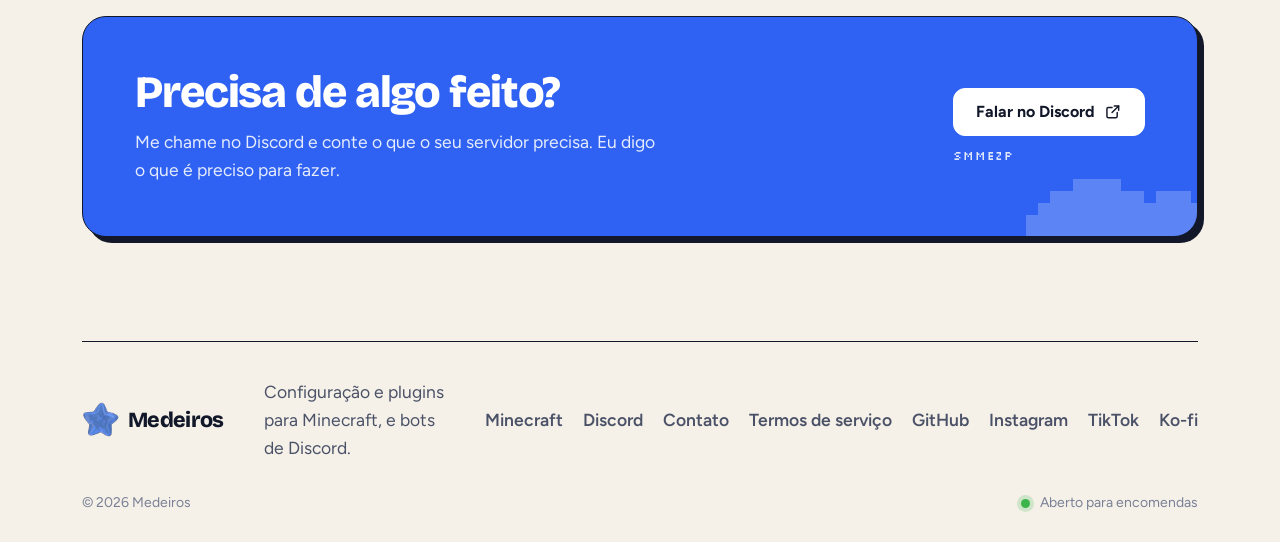
==== commit 6278edc0: "Add files via upload" ====
--- a/index.html
+++ b/index.html
@@ -55,16 +55,17 @@
   <link rel="preconnect" href="https://fonts.googleapis.com">
   <link rel="preconnect" href="https://fonts.gstatic.com" crossorigin>
   <link href="https://fonts.googleapis.com/css2?family=Bricolage+Grotesque:opsz,wght@12..96,600;12..96,700;12..96,800&family=Figtree:wght@400;500;600;700&family=Noto+Sans:wght@400;500;600;700;800&family=Silkscreen:wght@400;700&display=swap" rel="stylesheet">
-  <link rel="stylesheet" href="style.css?v=4">
-  <script src="data/i18n.js?v=4" defer></script>
-  <script src="data/site.js?v=4" defer></script>
+  <link rel="stylesheet" href="style.css?v=5">
+  <script src="data/i18n.js?v=5" defer></script>
+  <script src="data/site.js?v=5" defer></script>
+  <script src="data/terms.js?v=5" defer></script>
   <!-- Um arquivo por produto. Para adicionar um novo, crie o arquivo e inclua uma linha aqui. -->
-<!--  <script src="data/minecraft/heavenjoin.js?v=4" defer></script> -->
-<!--  <script src="data/minecraft/heavenclearlag.js?v=4" defer></script> --> 
-<!--  <script src="data/minecraft/heavenchat.js?v=4" defer></script> -->
-<!--  <script src="data/minecraft/heavenlobby.js?v=4" defer></script> -->
+  <!--<script src="data/minecraft/heavenjoin.js?v=5" defer></script>
+  <script src="data/minecraft/heavenclearlag.js?v=5" defer></script>
+  <script src="data/minecraft/heavenchat.js?v=5" defer></script>
+  <script src="data/minecraft/heavenlobby.js?v=5" defer></script>-->
   <script src="data/discord/mochi.js?v=3" defer></script>
-  <script src="script.js?v=4" defer></script>
+  <script src="script.js?v=5" defer></script>
   <script>
     /* Aviso de segurança: aparece só se o script.js carregado for antigo ou não tiver sido enviado. */
     window.addEventListener('load', () => {
@@ -153,6 +154,7 @@
           <a href="/minecraft" data-route data-i18n="nav.minecraft">Minecraft</a>
           <a href="/discord" data-route data-i18n="nav.discord">Discord</a>
           <a href="/contact" data-route data-i18n="nav.contact">Contato</a>
+          <a href="/terms" data-route data-i18n="footer.terms">Termos de serviço</a>
           <a href="https://github.com/smmezp" data-github-link target="_blank" rel="noopener noreferrer">GitHub</a>
           <a href="https://www.instagram.com/o.medeiros.dev/" target="_blank" rel="noopener noreferrer">Instagram</a>
           <a href="https://www.tiktok.com/@smmezp" target="_blank" rel="noopener noreferrer">TikTok</a>
--- a/style.css
+++ b/style.css
@@ -929,3 +929,40 @@
 .theme-check .icon { width: 20px; height: 20px; stroke-width: 2.6; }
 .theme-option.is-selected .theme-check { opacity: 1; }
 @media (prefers-reduced-motion: reduce) { .theme-menu { animation: none; } }
+
+
+/* =====================================================================
+ * Página de termos de serviço
+ * ===================================================================== */
+.terms-updated { margin-top: 16px; }
+.terms-layout { display: grid; gap: 28px; align-items: start; padding-bottom: 8px; }
+.terms-toc { padding: 18px; background: var(--surface); border: 1.5px solid var(--edge); border-radius: var(--radius); }
+.terms-toc ol { display: grid; grid-template-columns: repeat(2, minmax(0, 1fr)); gap: 2px; margin-top: 10px; }
+.terms-toc a { display: flex; gap: 10px; align-items: baseline; padding: 8px 10px; border-radius: 10px; font-weight: 600; font-size: 15px; color: var(--ink-2); transition: background-color .15s ease, color .15s ease; }
+.terms-toc a span { font-family: var(--font-pixel); font-size: 11px; color: var(--brand-dark); }
+.terms-toc a:hover { background: var(--paper-2); color: var(--ink); }
+.terms-intro { max-width: 68ch; margin-bottom: 8px; font-size: 1.15rem; color: var(--ink-2); }
+.term { display: grid; grid-template-columns: 40px minmax(0, 1fr); gap: 4px 14px; padding: 26px 0; border-top: 1px solid var(--line); scroll-margin-top: 150px; }
+.term:first-of-type { border-top: 1.5px solid var(--edge); }
+.term-number { padding-top: 9px; font-family: var(--font-pixel); font-size: 14px; color: var(--brand-dark); }
+.term h2 { margin-bottom: 8px; font-size: 1.5rem; letter-spacing: -0.02em; }
+.term p { max-width: 68ch; color: var(--ink-2); }
+.term p + p { margin-top: 10px; }
+.terms-help {
+  display: grid; gap: 18px; align-items: center; margin-top: 18px; padding: 26px; background: var(--surface);
+  border: 1.5px solid var(--edge); border-radius: 20px; box-shadow: 5px 5px 0 var(--edge);
+}
+.terms-help h2 { margin-bottom: 6px; font-size: 1.5rem; }
+.terms-help p { color: var(--ink-2); }
+.terms-help .button { width: fit-content; }
+
+@media (min-width: 760px) {
+  .terms-help { grid-template-columns: 1fr auto; padding: 30px 34px; }
+  .term { grid-template-columns: 56px minmax(0, 1fr); }
+}
+@media (min-width: 1020px) {
+  .terms-layout { grid-template-columns: 270px minmax(0, 1fr); gap: 56px; }
+  .terms-toc { position: sticky; top: calc(var(--header-h) + 24px); }
+  .terms-toc ol { grid-template-columns: 1fr; }
+  .term { scroll-margin-top: calc(var(--header-h) + 24px); }
+}
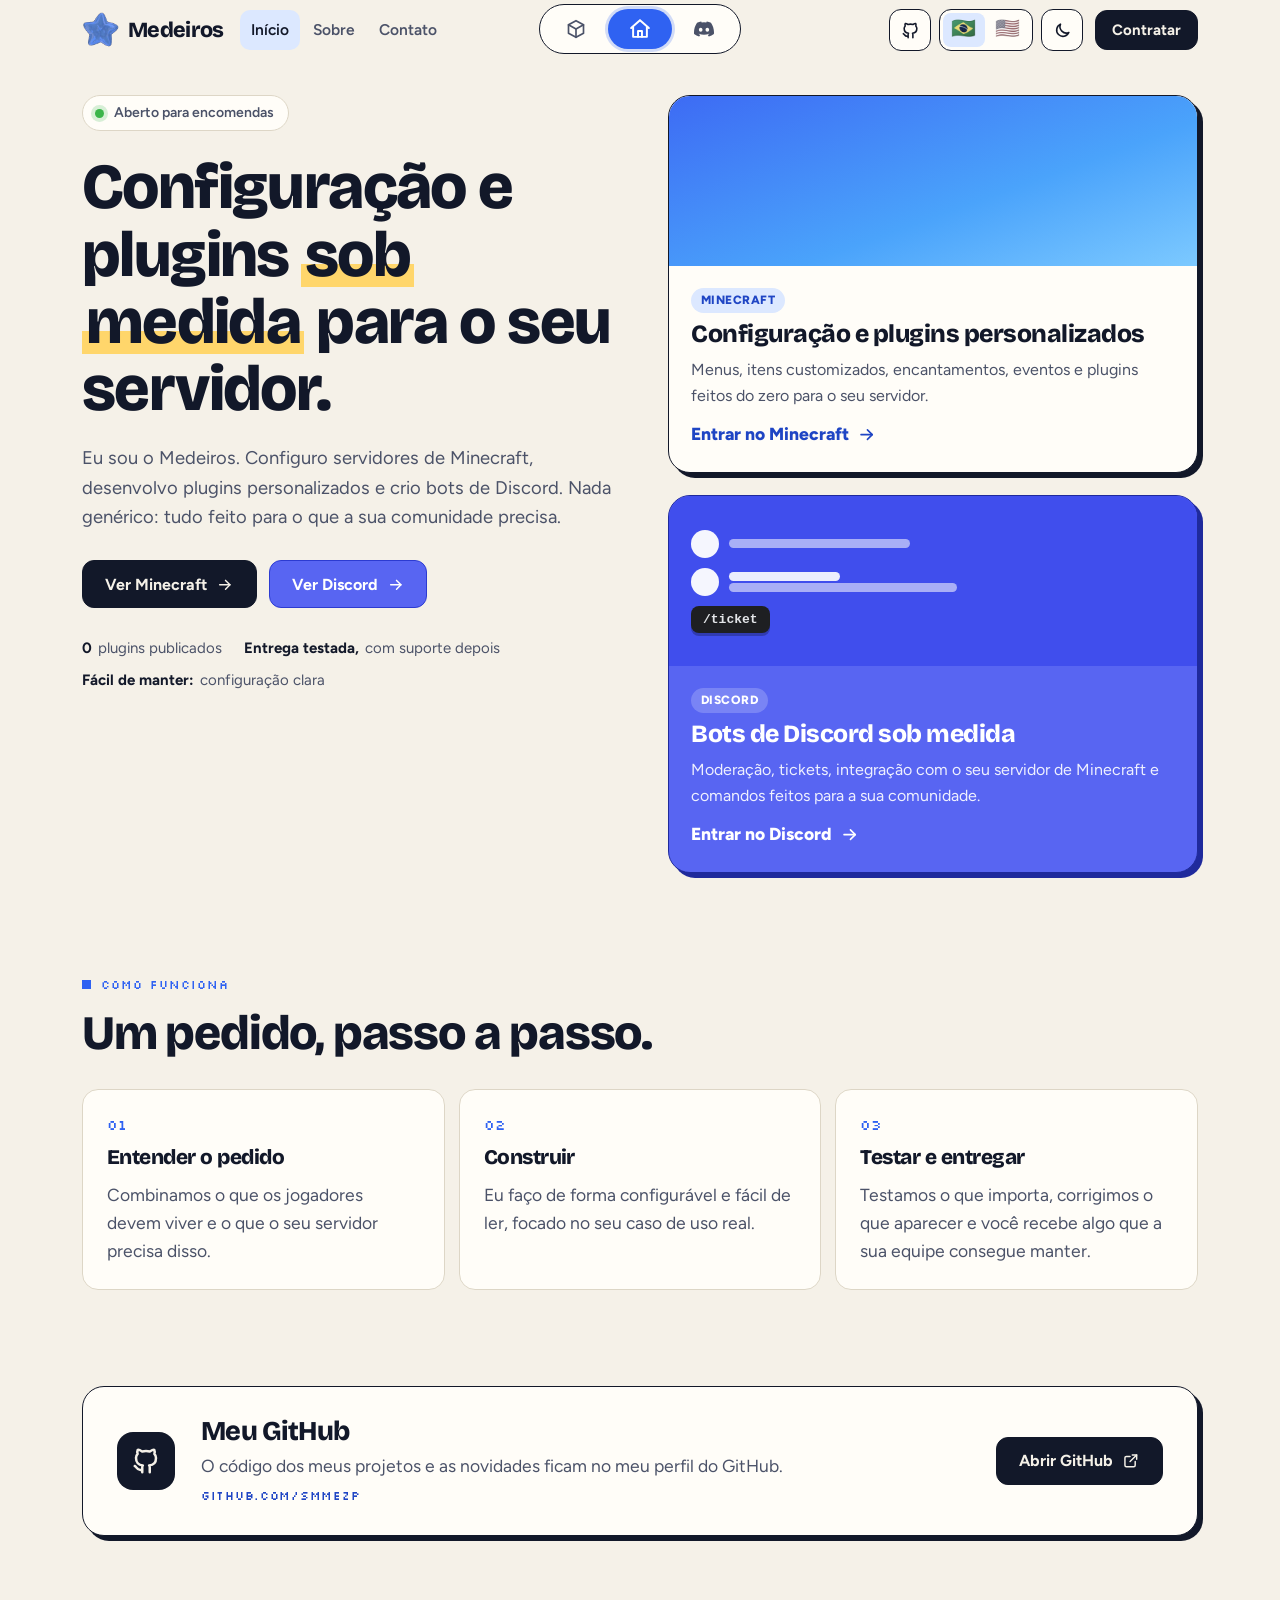
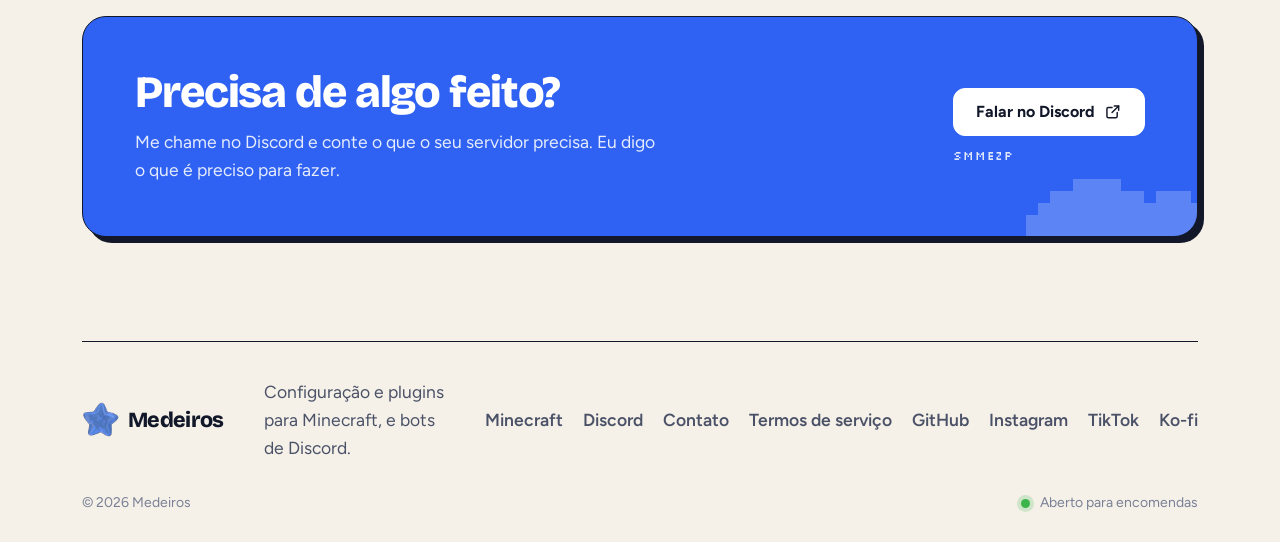
==== commit b996ddef: "Add files via upload" ====
--- a/index.html
+++ b/index.html
@@ -17,6 +17,7 @@
   <meta property="og:image" content="https://smmezp.github.io/portfolio/assets/brand/og-image.jpg">
   <meta property="og:image:width" content="1200">
   <meta property="og:image:height" content="630">
+  <meta property="og:image:type" content="image/jpeg">
   <meta property="og:image:alt" content="Medeiros Portfolio">
   <meta property="og:site_name" content="Medeiros Portfolio">
   <meta property="og:locale" content="pt_BR">
@@ -45,6 +46,7 @@
       } catch (error) { /* sem armazenamento */ }
     })();
   </script>
+  <link rel="canonical" href="https://smmezp.github.io/portfolio/">
   <link rel="icon" type="image/png" sizes="16x16" href="assets/brand/favicon-16x16.png">
   <link rel="icon" type="image/png" sizes="32x32" href="assets/brand/favicon-32x32.png">
   <link rel="icon" type="image/png" sizes="48x48" href="assets/brand/favicon-48x48.png">
@@ -55,22 +57,25 @@
   <link rel="preconnect" href="https://fonts.googleapis.com">
   <link rel="preconnect" href="https://fonts.gstatic.com" crossorigin>
   <link href="https://fonts.googleapis.com/css2?family=Bricolage+Grotesque:opsz,wght@12..96,600;12..96,700;12..96,800&family=Figtree:wght@400;500;600;700&family=Noto+Sans:wght@400;500;600;700;800&family=Silkscreen:wght@400;700&display=swap" rel="stylesheet">
-  <link rel="stylesheet" href="style.css?v=5">
-  <script src="data/i18n.js?v=5" defer></script>
-  <script src="data/site.js?v=5" defer></script>
-  <script src="data/terms.js?v=5" defer></script>
+  <script type="application/ld+json">
+  {"@context":"https://schema.org","@type":"Person","name":"Medeiros","url":"https://smmezp.github.io/portfolio/","image":"https://smmezp.github.io/portfolio/assets/brand/logo-main.png","jobTitle":"Minecraft & Discord developer","sameAs":["https://github.com/smmezp","https://www.instagram.com/o.medeiros.dev/","https://www.tiktok.com/@smmezp"]}
+  </script>
+  <link rel="stylesheet" href="style.css?v=6">
+  <script src="data/i18n.js?v=6" defer></script>
+  <script src="data/site.js?v=6" defer></script>
+  <script src="data/terms.js?v=6" defer></script>
   <!-- Um arquivo por produto. Para adicionar um novo, crie o arquivo e inclua uma linha aqui. -->
-  <!--<script src="data/minecraft/heavenjoin.js?v=5" defer></script>
-  <script src="data/minecraft/heavenclearlag.js?v=5" defer></script>
-  <script src="data/minecraft/heavenchat.js?v=5" defer></script>
-  <script src="data/minecraft/heavenlobby.js?v=5" defer></script>-->
-  <script src="data/discord/mochi.js?v=3" defer></script>
-  <script src="script.js?v=5" defer></script>
+  <!--<script src="data/minecraft/heavenjoin.js?v=6" defer></script>
+  <script src="data/minecraft/heavenclearlag.js?v=6" defer></script>
+  <script src="data/minecraft/heavenchat.js?v=6" defer></script>
+  <script src="data/minecraft/heavenlobby.js?v=6" defer></script>-->
+  <script src="data/discord/mochi.js?v=6" defer></script>
+  <script src="script.js?v=6" defer></script>
   <script>
     /* Aviso de segurança: aparece só se o script.js carregado for antigo ou não tiver sido enviado. */
     window.addEventListener('load', () => {
       setTimeout(() => {
-        if (window.__medeirosReady === '4') return;
+        if (window.__medeirosReady === '6') return;
         const bar = document.createElement('div');
         bar.setAttribute('style', 'position:fixed;left:0;right:0;bottom:0;z-index:9999;padding:14px 16px;background:#b3261e;color:#fff;font:600 15px/1.4 system-ui,sans-serif;text-align:center');
         bar.textContent = 'Parte dos arquivos do site está desatualizada. Recarregue a página; se continuar assim, envie de novo script.js, style.css, index.html e a pasta data no GitHub. ';
@@ -85,6 +90,8 @@
   </script>
 </head>
 <body data-skin="main">
+  <a class="skip-link" href="#app">Pular para o conteúdo</a>
+  <noscript><p style="padding:16px;text-align:center;font:600 16px system-ui">Este site precisa de JavaScript para funcionar. / This site needs JavaScript to work.</p></noscript>
   <div class="site-shell">
     <header class="site-header" data-header>
       <div class="header-left">
--- a/style.css
+++ b/style.css
@@ -966,3 +966,8 @@
   .terms-toc ol { grid-template-columns: 1fr; }
   .term { scroll-margin-top: calc(var(--header-h) + 24px); }
 }
+
+/* Link "pular para o conteúdo": só aparece ao navegar pelo teclado. */
+.skip-link{position:fixed;left:12px;top:-60px;z-index:10000;padding:10px 16px;border-radius:10px;background:#111827;color:#fff;font-weight:700;text-decoration:none;transition:top .15s}
+.skip-link:focus{top:12px}
+@media (prefers-reduced-motion: reduce){*,*::before,*::after{animation-duration:.01ms!important;animation-iteration-count:1!important;transition-duration:.01ms!important;scroll-behavior:auto!important}}
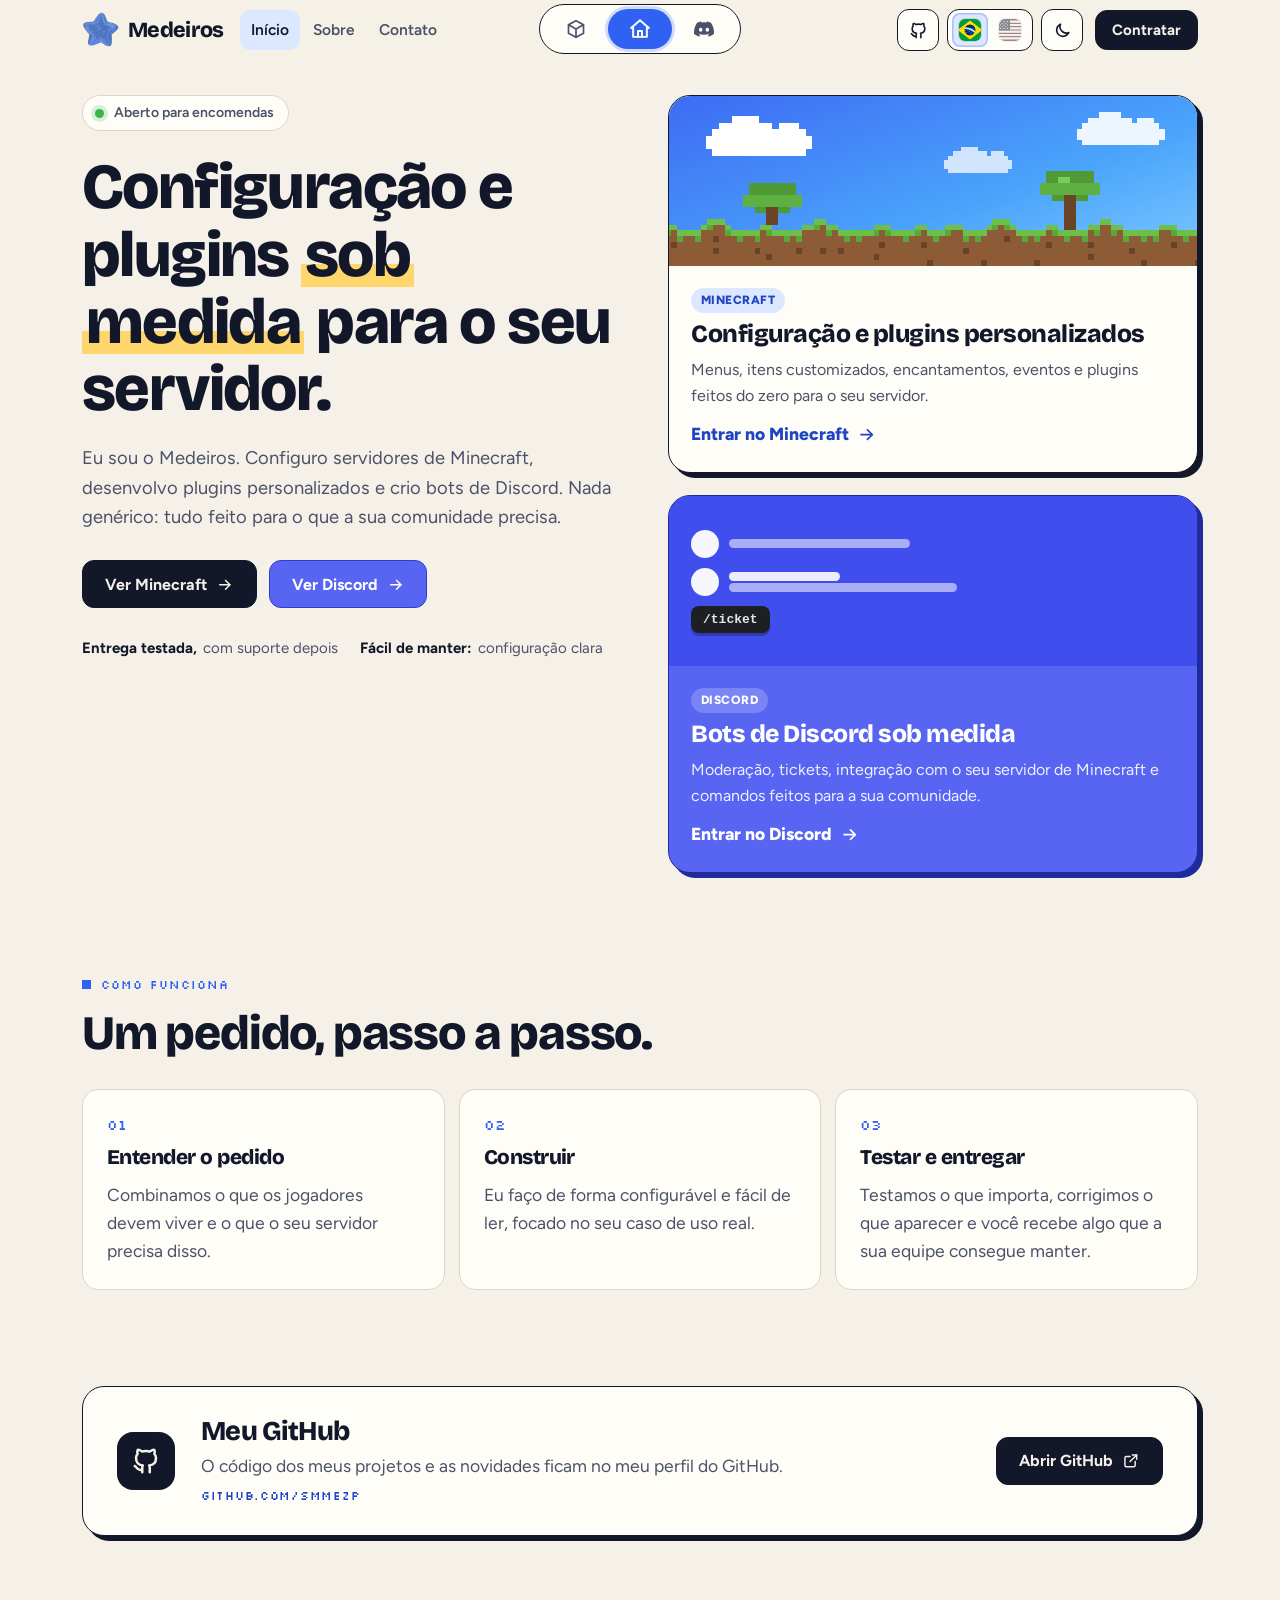
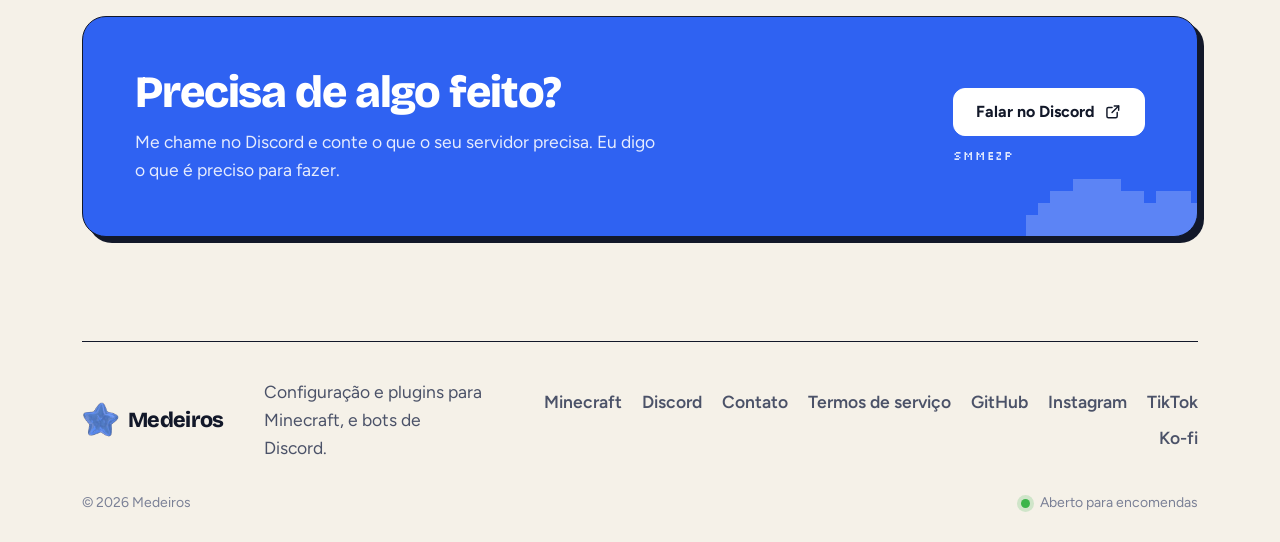
==== commit a002d485: "Polimento visual do portfólio Mantém a identidade original (papel, contorno, sombra deslocada, pixel" ====
--- a/index.html
+++ b/index.html
@@ -36,9 +36,14 @@
     })();
   </script>
   <script>
-    /* Aplica tema e idioma salvos antes de desenhar a página, para não piscar. */
+    /* Restaura o endereço vindo do 404.html e aplica tema e idioma salvos antes de desenhar a página, para não piscar. */
     (() => {
       try {
+        const redirect = sessionStorage.getItem('medeiros-redirect');
+        if (redirect) {
+          sessionStorage.removeItem('medeiros-redirect');
+          history.replaceState(null, '', redirect);
+        }
         let theme = localStorage.getItem('medeiros-theme');
         if (theme !== 'light' && theme !== 'dark') theme = window.matchMedia('(prefers-color-scheme: dark)').matches ? 'dark' : 'light';
         document.documentElement.dataset.theme = theme;
@@ -60,22 +65,22 @@
   <script type="application/ld+json">
   {"@context":"https://schema.org","@type":"Person","name":"Medeiros","url":"https://smmezp.github.io/portfolio/","image":"https://smmezp.github.io/portfolio/assets/brand/logo-main.png","jobTitle":"Minecraft & Discord developer","sameAs":["https://github.com/smmezp","https://www.instagram.com/o.medeiros.dev/","https://www.tiktok.com/@smmezp"]}
   </script>
-  <link rel="stylesheet" href="style.css?v=6">
-  <script src="data/i18n.js?v=6" defer></script>
-  <script src="data/site.js?v=6" defer></script>
-  <script src="data/terms.js?v=6" defer></script>
+  <link rel="stylesheet" href="style.css?v=7">
+  <script src="data/i18n.js?v=7" defer></script>
+  <script src="data/site.js?v=7" defer></script>
+  <script src="data/terms.js?v=7" defer></script>
   <!-- Um arquivo por produto. Para adicionar um novo, crie o arquivo e inclua uma linha aqui. -->
-  <!--<script src="data/minecraft/heavenjoin.js?v=6" defer></script>
-  <script src="data/minecraft/heavenclearlag.js?v=6" defer></script>
-  <script src="data/minecraft/heavenchat.js?v=6" defer></script>
-  <script src="data/minecraft/heavenlobby.js?v=6" defer></script>-->
-  <script src="data/discord/mochi.js?v=6" defer></script>
-  <script src="script.js?v=6" defer></script>
+  <!--<script src="data/minecraft/heavenjoin.js?v=7" defer></script>
+  <script src="data/minecraft/heavenclearlag.js?v=7" defer></script>
+  <script src="data/minecraft/heavenchat.js?v=7" defer></script>
+  <script src="data/minecraft/heavenlobby.js?v=7" defer></script>-->
+  <script src="data/discord/mochi.js?v=7" defer></script>
+  <script src="script.js?v=7" defer></script>
   <script>
     /* Aviso de segurança: aparece só se o script.js carregado for antigo ou não tiver sido enviado. */
     window.addEventListener('load', () => {
       setTimeout(() => {
-        if (window.__medeirosReady === '6') return;
+        if (window.__medeirosReady === '7') return;
         const bar = document.createElement('div');
         bar.setAttribute('style', 'position:fixed;left:0;right:0;bottom:0;z-index:9999;padding:14px 16px;background:#b3261e;color:#fff;font:600 15px/1.4 system-ui,sans-serif;text-align:center');
         bar.textContent = 'Parte dos arquivos do site está desatualizada. Recarregue a página; se continuar assim, envie de novo script.js, style.css, index.html e a pasta data no GitHub. ';
@@ -117,9 +122,10 @@
 
       <div class="header-tools">
         <a class="tool-button tool-github" href="https://github.com/smmezp" data-github-link target="_blank" rel="noopener noreferrer" data-i18n-aria="nav.github" aria-label="GitHub"><svg class="icon" viewBox="0 0 24 24" aria-hidden="true"><path d="M9 19c-4.3 1.4-4.3-2.5-6-3m12 5v-3.5c0-1 .1-1.4-.5-2 2.8-.3 5.5-1.4 5.5-6a4.6 4.6 0 0 0-1.3-3.2 4.2 4.2 0 0 0-.1-3.2s-1.1-.3-3.5 1.3a12.3 12.3 0 0 0-6.2 0C6.5 2.8 5.4 3.1 5.4 3.1a4.2 4.2 0 0 0-.1 3.2A4.6 4.6 0 0 0 4 9.5c0 4.6 2.7 5.7 5.5 6-.6.6-.6 1.2-.5 2V21"/></svg></a>
-        <div class="lang-switch" role="group" data-i18n-aria="nav.language" aria-label="Idioma">
-          <button type="button" data-lang="pt" class="is-active" aria-pressed="true" aria-label="Português" title="Português"><span class="flag" aria-hidden="true">🇧🇷</span></button>
-          <button type="button" data-lang="en" aria-pressed="false" aria-label="English" title="English"><span class="flag" aria-hidden="true">🇺🇸</span></button>
+        <div class="lang-switch" data-lang-active="pt" role="group" data-i18n-aria="nav.language" aria-label="Idioma">
+          <span class="lang-thumb" aria-hidden="true"></span>
+          <button type="button" data-lang="pt" class="is-active" aria-pressed="true" aria-label="Português" title="Português"><img class="flag" src="assets/flags/br.svg" alt="" width="22" height="22" decoding="async"></button>
+          <button type="button" data-lang="en" aria-pressed="false" aria-label="English" title="English"><img class="flag" src="assets/flags/us.svg" alt="" width="22" height="22" decoding="async"></button>
         </div>
         <div class="theme-menu-wrap">
           <button class="tool-button theme-toggle" type="button" data-theme-toggle aria-haspopup="menu" aria-expanded="false" aria-controls="themeMenu" data-i18n-aria="nav.theme" aria-label="Escolher a aparência"><svg class="icon icon-sun" viewBox="0 0 24 24" aria-hidden="true"><circle cx="12" cy="12" r="4"/><path d="M12 2v2M12 20v2M4.9 4.9l1.4 1.4M17.7 17.7l1.4 1.4M2 12h2M20 12h2M4.9 19.1l1.4-1.4M17.7 6.3l1.4-1.4"/></svg><svg class="icon icon-moon" viewBox="0 0 24 24" aria-hidden="true"><path d="M20 14.5A8 8 0 0 1 9.5 4 8 8 0 1 0 20 14.5Z"/></svg></button>
--- a/style.css
+++ b/style.css
@@ -566,7 +566,7 @@
   .wordmark-text { display: none; }
 }
 
-@media (min-width: 1160px) {
+@media (min-width: 1020px) {
   .site-header { gap: 24px; }
   .desktop-nav { display: flex; margin-left: auto; }
   .menu-toggle, .mobile-nav { display: none !important; }
@@ -699,12 +699,11 @@
 .mode-switch[data-active='home'] .mode-thumb { transform: translateX(100%); background: #2f62f2; box-shadow: 0 0 0 3px rgba(47, 98, 242, .22); }
 .mode-switch[data-active='discord'] .mode-thumb { transform: translateX(200%); background: #5865f2; box-shadow: 0 0 0 3px rgba(88, 101, 242, .26); }
 
-@media (max-width: 1159px) {
+@media (max-width: 1019px) {
   .site-header { transition: transform .3s ease, border-color .2s ease; }
   .site-header.is-compact { transform: translateY(-110%); }
 }
-@media (min-width: 1020px) and (max-width: 1159px) { :root { --header-h: 120px; } }
-@media (min-width: 1160px) {
+@media (min-width: 1020px) {
   :root { --header-h: 78px; }
   .site-header { grid-template-columns: 1fr auto 1fr; grid-template-areas: "left mode tools"; grid-template-rows: var(--header-h); row-gap: 0; padding-top: 0; padding-bottom: 0; }
   .desktop-nav { margin-left: 0; }
@@ -851,8 +850,7 @@
 .site-header { grid-template-rows: 56px 56px; }
 .mode-switch-wrap { overflow: visible; align-items: center; padding-bottom: 2px; }
 .mode-switch { box-shadow: none; }
-@media (min-width: 1020px) and (max-width: 1159px) { :root { --header-h: 128px; } }
-@media (min-width: 1160px) { .site-header { grid-template-rows: var(--header-h); } }
+@media (min-width: 1020px) { .site-header { grid-template-rows: var(--header-h); } }
 .brand-logo { object-fit: contain; transform: scale(1.5); }
 .wordmark { gap: 8px; }
 
@@ -879,7 +877,7 @@
 
 
 /* ---- barra de cima mais baixa no computador ---- */
-@media (min-width: 1160px) {
+@media (min-width: 1020px) {
   :root { --header-h: 60px; }
   .hero { padding-top: 34px; }
 }
@@ -971,3 +969,372 @@
 .skip-link{position:fixed;left:12px;top:-60px;z-index:10000;padding:10px 16px;border-radius:10px;background:#111827;color:#fff;font-weight:700;text-decoration:none;transition:top .15s}
 .skip-link:focus{top:12px}
 @media (prefers-reduced-motion: reduce){*,*::before,*::after{animation-duration:.01ms!important;animation-iteration-count:1!important;transition-duration:.01ms!important;scroll-behavior:auto!important}}
+
+
+/* =====================================================================
+ * Acabamento (polimento visual)
+ * Mantém a identidade (papel, contorno, sombra deslocada, pixel art) e
+ * refina a execução: movimento, vidro no cabeçalho, profundidade e detalhes.
+ * ===================================================================== */
+
+:root {
+  --ease-out: cubic-bezier(.22, 1, .36, 1);
+  --ease-spring: cubic-bezier(.34, 1.56, .64, 1);
+  --shadow-soft: 0 22px 44px -28px rgba(18, 24, 41, .45);
+}
+html[data-theme='dark'] { --shadow-soft: 0 22px 44px -24px rgba(0, 0, 0, .7); }
+
+/* ---------- Cabeçalho de vidro ---------- */
+
+.site-header {
+  background: color-mix(in srgb, var(--paper) 76%, transparent);
+  -webkit-backdrop-filter: blur(16px) saturate(1.5);
+  backdrop-filter: blur(16px) saturate(1.5);
+  view-transition-name: site-header;
+  transition: transform .45s var(--ease-out), box-shadow .4s var(--ease-out), border-color .3s ease, background-color .45s ease;
+}
+.site-header.is-scrolled { box-shadow: 0 12px 30px -24px rgba(18, 24, 41, .5); }
+html[data-theme='dark'] .site-header.is-scrolled { box-shadow: 0 12px 30px -20px rgba(0, 0, 0, .8); }
+.desktop-nav a:not(.button) { transition: color .2s ease, background-color .25s var(--ease-out); }
+.tool-button { transition: background-color .2s ease, transform .3s var(--ease-out); }
+.tool-button:hover { transform: translateY(-1px); }
+.mode-option:active .icon { transform: scale(.92); }
+
+/* Bandeiras em SVG (aparecem iguais em qualquer sistema) */
+/* Bandeiras (desenho do Twemoji), com respiro entre elas */
+.lang-switch { gap: 4px; padding: 3px 4px; }
+.lang-switch button { display: grid; place-items: center; width: auto; height: 100%; min-width: 0; aspect-ratio: auto; padding: 0 7px; border-radius: 8px; background: transparent; overflow: visible; }
+.lang-switch button.is-active { background: var(--sky); }
+body[data-skin='discord'] .lang-switch button.is-active { background: var(--dc-soft); }
+.lang-switch button:hover:not(.is-active) { background: var(--paper-2); }
+.lang-switch img.flag {
+  display: block; width: 22px; height: 22px; border-radius: 6px; box-shadow: 0 0 0 1px rgba(18, 24, 41, .12);
+  filter: saturate(.35); opacity: .6;
+  transition: filter .25s ease, opacity .25s ease, transform .4s var(--ease-spring);
+}
+.lang-switch button:hover img.flag { filter: none; opacity: 1; transform: translateY(-1px); }
+.lang-switch button.is-active img.flag { filter: none; opacity: 1; transform: none; }
+.lang-switch button:active img.flag { transform: scale(.92); }
+
+/* Menu mobile entra deslizando */
+.mobile-nav.is-open { animation: menuIn .35s var(--ease-out) both; }
+.mobile-nav.is-open > * { animation: menuItemIn .45s var(--ease-out) both; }
+.mobile-nav.is-open > :nth-child(2) { animation-delay: .03s; }
+.mobile-nav.is-open > :nth-child(3) { animation-delay: .06s; }
+.mobile-nav.is-open > :nth-child(4) { animation-delay: .09s; }
+.mobile-nav.is-open > :nth-child(5) { animation-delay: .12s; }
+.mobile-nav.is-open > :nth-child(6) { animation-delay: .15s; }
+.mobile-nav.is-open > :nth-child(n+7) { animation-delay: .18s; }
+@keyframes menuIn { from { opacity: 0; transform: translateY(-8px); } }
+@keyframes menuItemIn { from { opacity: 0; translate: 0 10px; } }
+
+/* ---------- Botões e links ---------- */
+
+.button {
+  transition: transform .28s var(--ease-out), box-shadow .28s var(--ease-out), background-color .2s ease, color .2s ease, border-color .2s ease;
+}
+.button .icon { transition: transform .35s var(--ease-out); }
+.button:hover .icon { transform: translateX(3px); }
+.button:active { transform: translate(1px, 1px); box-shadow: 0 0 0 var(--edge); transition-duration: .08s; }
+.text-link .icon { transition: transform .35s var(--ease-out); }
+.text-link:hover .icon { transform: translateX(3px); }
+
+/* ---------- Profundidade nos cards (a sombra deslocada continua sendo a assinatura) ---------- */
+
+.project-card { transition: transform .35s var(--ease-out), box-shadow .35s var(--ease-out); }
+.project-card:hover { box-shadow: 6px 6px 0 var(--edge), var(--shadow-soft); }
+.project-card:hover .project-image { transform: scale(1.04); }
+
+.door { transition: transform .35s var(--ease-out), box-shadow .35s var(--ease-out); }
+.door:hover { box-shadow: 8px 8px 0 var(--edge), var(--shadow-soft); }
+.door-discord:hover { box-shadow: 8px 8px 0 #1f2a9c, var(--shadow-soft); }
+.door-go .icon { transition: transform .35s var(--ease-out); }
+.door:hover .door-go .icon { transform: translateX(4px); }
+
+.github-card, .swap-card, .terms-help { transition: transform .35s var(--ease-out), box-shadow .35s var(--ease-out); }
+.github-card:hover, .terms-help:hover { transform: translate(-2px, -2px); box-shadow: 7px 7px 0 var(--edge), var(--shadow-soft); }
+.swap-card:hover { transform: translate(-2px, -2px); box-shadow: 7px 7px 0 #1f2a9c, var(--shadow-soft); }
+.github-line { transition: transform .28s var(--ease-out), box-shadow .28s var(--ease-out); }
+
+.process-step:hover { transform: translateY(-3px); border-color: color-mix(in srgb, var(--edge) 35%, var(--line)); box-shadow: var(--shadow-soft); }
+.service h3 { transition: color .25s ease; }
+.service:hover h3 { color: var(--brand-dark); }
+.detail-visual { box-shadow: 6px 6px 0 var(--edge), var(--shadow-soft); }
+.gallery-item { transition: transform .3s var(--ease-out), box-shadow .3s var(--ease-out); }
+
+/* Imagens aparecem suavemente quando terminam de carregar */
+.image-frame .project-image { transition: opacity .5s ease, transform .8s var(--ease-out); }
+.image-frame.is-image-loading .project-image { opacity: 0; }
+
+/* ---------- Revelação ao rolar, com cascata nos cards ---------- */
+
+.reveal { transform: none; translate: 0 18px; transition: opacity .8s var(--ease-out), translate .9s var(--ease-out); }
+.reveal.is-visible { translate: 0 0; }
+.reveal :is(.process-grid, .service-grid, .dc-service-grid, .project-grid, .principles, .details-grid, .gallery-grid, .check-list) > * {
+  opacity: 0; translate: 0 16px;
+  transition: opacity .7s var(--ease-out) var(--d, 0s), translate .8s var(--ease-out) var(--d, 0s),
+    transform .35s var(--ease-out), box-shadow .35s var(--ease-out), border-color .25s ease;
+}
+.reveal.is-visible :is(.process-grid, .service-grid, .dc-service-grid, .project-grid, .principles, .details-grid, .gallery-grid, .check-list) > * { opacity: 1; translate: 0 0; }
+:is(.process-grid, .service-grid, .dc-service-grid, .project-grid, .principles, .details-grid, .gallery-grid, .check-list) > :nth-child(2) { --d: .07s; }
+:is(.process-grid, .service-grid, .dc-service-grid, .project-grid, .principles, .details-grid, .gallery-grid, .check-list) > :nth-child(3) { --d: .14s; }
+:is(.process-grid, .service-grid, .dc-service-grid, .project-grid, .principles, .details-grid, .gallery-grid, .check-list) > :nth-child(4) { --d: .21s; }
+:is(.process-grid, .service-grid, .dc-service-grid, .project-grid, .principles, .details-grid, .gallery-grid, .check-list) > :nth-child(5) { --d: .28s; }
+:is(.process-grid, .service-grid, .dc-service-grid, .project-grid, .principles, .details-grid, .gallery-grid, .check-list) > :nth-child(n+6) { --d: .35s; }
+
+/* Capa: o texto entra em sequência na primeira visita */
+.hero-copy > *, .detail-copy > * { animation: heroIn .8s var(--ease-out) both; }
+.hero-copy > :nth-child(2), .detail-copy > :nth-child(2) { animation-delay: .06s; }
+.hero-copy > :nth-child(3), .detail-copy > :nth-child(3) { animation-delay: .12s; }
+.hero-copy > :nth-child(4), .detail-copy > :nth-child(4) { animation-delay: .18s; }
+.hero-copy > :nth-child(n+5), .detail-copy > :nth-child(n+5) { animation-delay: .24s; }
+.hub-doors > * { animation: heroIn .9s var(--ease-out) both; animation-delay: .15s; }
+.hub-doors > :nth-child(2) { animation-delay: .27s; }
+.hero-collage > .scene-card { animation: heroIn .9s var(--ease-out) .2s both; }
+@keyframes heroIn { from { opacity: 0; translate: 0 18px; } }
+
+/* ---------- Ilustrações ---------- */
+
+/* Paisagem em pixel art (porta do Minecraft e capa da página Minecraft) */
+.door-art-scene { padding: 0; align-items: stretch; }
+.pixel-scene { position: relative; flex: 1; align-self: stretch; min-height: 150px; overflow: hidden; }
+.scene-ground { position: absolute; left: 0; bottom: 0; width: 100%; height: 56%; transition: translate .5s var(--ease-out); }
+.door:hover .scene-ground { translate: 0 -3px; }
+.scene-cloud { position: absolute; background-image: var(--cloud-white); animation: cloudSway 14s ease-in-out infinite alternate; }
+.scene-cloud-1 { width: 20%; top: 12%; left: 7%; }
+.scene-cloud-2 { width: 13%; top: 30%; left: 52%; opacity: .75; animation-duration: 18s; animation-delay: -6s; }
+.scene-cloud-3 { width: 17%; top: 9%; left: 77%; opacity: .9; animation-duration: 16s; animation-delay: -3s; }
+@keyframes cloudSway { to { translate: 22px 0; } }
+
+.scene-card {
+  position: absolute; left: 6%; right: 6%; top: 50%; translate: 0 -50%; aspect-ratio: 16 / 10; z-index: 2; display: flex; padding: 8px;
+  background: var(--surface); border: 1.5px solid var(--edge); border-radius: 18px; box-shadow: var(--shadow);
+  rotate: -2deg; transition: rotate .45s var(--ease-out), box-shadow .35s var(--ease-out);
+}
+.scene-card .pixel-scene { border-radius: 11px; background: linear-gradient(160deg, #3d6bf4 0%, #4aa3fb 60%, #7cc9ff 100%); }
+.scene-card .scene-ground { height: auto; aspect-ratio: 96 / 16; }
+.scene-card:hover { rotate: 0deg; box-shadow: 7px 7px 0 var(--edge), var(--shadow-soft); }
+
+/* Porta do Discord: as linhas do chat se escrevem ao abrir a página */
+.door-art-discord .dc-mini b, .door-art-discord .dc-mini em { transform-origin: left; animation: lineGrow .8s var(--ease-out) both; }
+.door-art-discord .dc-mini-1 b { animation-delay: .35s; }
+.door-art-discord .dc-mini-2 b { animation-delay: .55s; }
+.door-art-discord .dc-mini-2 em { animation-delay: .7s; }
+.door-art-discord .dc-mini i { animation: heroIn .5s var(--ease-out) both; animation-delay: .3s; }
+.door-art-discord .dc-mini-2 i { animation-delay: .5s; }
+.dc-mini-command { animation: heroIn .5s var(--ease-out) .95s both; transition: transform .35s var(--ease-spring); }
+.door-discord:hover .dc-mini-command { transform: translateY(-3px); }
+@keyframes lineGrow { from { transform: scaleX(0); } }
+
+/* Janelas do Discord: entram em cascata e a conversa acontece em sequência */
+.dc-window { animation: dcIn .8s var(--ease-out) both, dcFloat 6s ease-in-out infinite; }
+.dc-window-1 { animation-delay: .1s, 1s; }
+.dc-window-2 { animation-delay: .28s, -1.2s; }
+.dc-window-3 { animation-delay: .46s, -3.4s; }
+.dc-window-1 .dc-chat-msg { animation: heroIn .5s var(--ease-out) both; animation-delay: .6s; }
+.dc-window-1 .dc-chat-msg:nth-child(2) { animation-delay: 1.15s; }
+.dc-picker li { transition: background-color .2s ease; }
+.dc-picker li:hover { background: var(--dc-hover); }
+@keyframes dcIn { from { opacity: 0; translate: 0 22px; } }
+
+/* ---------- Formulário e termos ---------- */
+
+input, select, textarea { transition: border-color .2s ease, box-shadow .25s var(--ease-out), background-color .2s ease; }
+input:focus-visible, select:focus-visible, textarea:focus-visible {
+  outline: 2px solid transparent; border-color: var(--brand);
+  box-shadow: 0 0 0 4px color-mix(in srgb, var(--brand) 22%, transparent);
+}
+.terms-toc a.is-current { background: var(--sky); color: var(--ink); }
+
+/* ---------- Rodapé: o slogan não fica mais espremido ---------- */
+
+@media (min-width: 760px) {
+  .footer-main { grid-template-columns: auto minmax(220px, 1fr) minmax(0, auto); }
+  .footer-links { justify-content: flex-end; }
+}
+
+/* ---------- Troca de página (View Transitions) ---------- */
+
+::view-transition-old(root), ::view-transition-new(root) { animation-duration: .5s; animation-timing-function: var(--ease-out); }
+html[data-nav='forward']::view-transition-old(root) { animation-name: vtOutLeft; }
+html[data-nav='forward']::view-transition-new(root) { animation-name: vtInRight; }
+html[data-nav='back']::view-transition-old(root) { animation-name: vtOutRight; }
+html[data-nav='back']::view-transition-new(root) { animation-name: vtInLeft; }
+html[data-nav='fade']::view-transition-old(root) { animation: vtFadeOut .22s ease both; }
+html[data-nav='fade']::view-transition-new(root) { animation: vtFadeUp .45s var(--ease-out) both; }
+::view-transition-group(site-header) { animation: none; }
+::view-transition-old(site-header) { display: none; }
+::view-transition-new(site-header) { animation: none; }
+::view-transition-group(project-media) { animation-duration: .6s; animation-timing-function: var(--ease-out); }
+::view-transition-old(project-media), ::view-transition-new(project-media) { height: 100%; object-fit: cover; }
+/* Durante a troca, a própria transição já faz o fade: a página não anima de novo por cima */
+#app[data-enter='vt'] .view { animation: none; }
+@keyframes vtOutLeft { to { opacity: 0; transform: translateX(-48px); } }
+@keyframes vtOutRight { to { opacity: 0; transform: translateX(48px); } }
+@keyframes vtInRight { from { opacity: 0; transform: translateX(56px); } }
+@keyframes vtInLeft { from { opacity: 0; transform: translateX(-56px); } }
+@keyframes vtFadeOut { to { opacity: 0; } }
+@keyframes vtFadeUp { from { opacity: 0; transform: translateY(14px); } }
+
+@media (prefers-reduced-motion: reduce) {
+  .reveal, .reveal :is(.process-grid, .service-grid, .dc-service-grid, .project-grid, .principles, .details-grid, .gallery-grid, .check-list) > * { opacity: 1; translate: 0 0; }
+  ::view-transition-group(*), ::view-transition-old(*), ::view-transition-new(*) { animation: none !important; }
+}
+
+
+/* ---------- Mais movimento ("molho"), sempre discreto ---------- */
+
+/* Elementos que já estavam na tela durante a troca de página aparecem na hora, sem piscar */
+.reveal.is-instant { transition: none; }
+.reveal.is-instant :is(.process-grid, .service-grid, .dc-service-grid, .project-grid, .principles, .details-grid, .gallery-grid, .check-list) > * {
+  transition-duration: 0s, 0s, .35s, .35s, .25s;
+  transition-delay: 0s;
+}
+
+/* Títulos: palavras sobem e o marca-texto se desenha */
+/* Recorta só embaixo (de onde a palavra sobe): pontuação e acentos nas laterais e em cima não são cortados */
+.is-split .word { display: inline-block; vertical-align: top; padding-bottom: .1em; margin-bottom: -.1em; clip-path: inset(-1em -.5em 0 -.5em); }
+.is-split .word > span { display: inline-block; animation: wordUp .9s var(--ease-out) both; animation-delay: calc(var(--w) * 45ms + .05s); }
+.is-split .mark { animation: markDraw .8s var(--ease-out) both; animation-delay: calc(var(--words) * 45ms + .2s); }
+.reveal:not(.is-visible) .is-split .word > span, .reveal:not(.is-visible) .is-split .mark { animation-play-state: paused; }
+.hero-copy > h1.is-split, .detail-copy > h1.is-split { animation: none; }
+@keyframes wordUp { from { transform: translateY(112%); } }
+@keyframes markDraw {
+  from { background-size: 0% 100%; background-repeat: no-repeat; }
+  to { background-size: 100% 100%; background-repeat: no-repeat; }
+}
+
+/* Marcador das etiquetas (o quadradinho / o #) entra com um giro */
+.eyebrow::before { transition: transform .6s var(--ease-spring) .15s; }
+.reveal:not(.is-visible) .eyebrow::before { transform: scale(0) rotate(-90deg); }
+
+/* Cabeçalho desce ao abrir o site, e uma linha fina mostra o quanto da página já foi lido */
+.site-header { animation: headerIn .7s var(--ease-out) both; }
+@keyframes headerIn { from { opacity: 0; translate: 0 -12px; } }
+@supports (animation-timeline: scroll()) {
+  .site-header::after {
+    content: ''; position: absolute; left: 0; right: 0; bottom: -1px; height: 2px;
+    background: var(--brand); transform-origin: left; transform: scaleX(0);
+    animation: readProgress linear both; animation-timeline: scroll(root);
+  }
+  @keyframes readProgress { to { transform: scaleX(1); } }
+}
+
+/* Logo gira ao passar o mouse; ícone da área ativa "pula" ao trocar */
+.brand-logo { transition: transform .8s var(--ease-spring); }
+.wordmark:hover .brand-logo { transform: scale(1.5) rotate(72deg); }
+.mode-option.is-active .icon { animation: iconPop .55s var(--ease-spring); }
+@keyframes iconPop { from { transform: scale(.6) rotate(-12deg); } }
+
+/* Bolinha de "aberto para encomendas" com um pulso suave */
+.status-pill i, .footer-status i { animation: statusPulse 2.4s ease-out infinite; }
+@keyframes statusPulse {
+  0% { box-shadow: 0 0 0 0 rgba(59, 181, 74, .45); }
+  70%, 100% { box-shadow: 0 0 0 8px rgba(59, 181, 74, 0); }
+}
+
+/* Cards inclinam levemente seguindo o mouse */
+.door:hover { transform: perspective(900px) translate(-3px, -3px) rotateX(var(--rx, 0deg)) rotateY(var(--ry, 0deg)); }
+.project-card:hover { transform: perspective(900px) translate(-3px, -3px) rotateX(var(--rx, 0deg)) rotateY(var(--ry, 0deg)); }
+.scene-card:hover { transform: perspective(900px) rotateX(var(--rx, 0deg)) rotateY(var(--ry, 0deg)); }
+.scene-card { transition: rotate .45s var(--ease-out), transform .35s var(--ease-out), box-shadow .35s var(--ease-out); }
+
+/* Chips, comandos e links com microinterações */
+.chip { transition: transform .25s var(--ease-out), border-color .2s ease; }
+.chip:hover { transform: translateY(-2px); border-color: var(--edge); }
+.dc-service-cmd::after {
+  content: ''; display: inline-block; width: .5em; height: 1em; margin-left: 2px; vertical-align: -2px;
+  background: currentColor; opacity: 0;
+}
+.dc-service:hover .dc-service-cmd::after { animation: caretBlink 1s steps(1) infinite; }
+@keyframes caretBlink { 0%, 49% { opacity: 1; } 50%, 100% { opacity: 0; } }
+.footer-links a { background: linear-gradient(currentColor, currentColor) 0 100% / 0 1.5px no-repeat; transition: color .2s ease, background-size .35s var(--ease-out); }
+.footer-links a:hover { background-size: 100% 1.5px; }
+
+/* Painel final: levanta no hover e a nuvem pixelada flutua */
+.cta-panel { transition: transform .35s var(--ease-out), box-shadow .35s var(--ease-out); }
+.cta-panel:hover { transform: translate(-2px, -2px); box-shadow: 9px 9px 0 var(--edge), var(--shadow-soft); }
+.cta-panel::after { animation: cloudSway 12s ease-in-out infinite alternate; }
+.hero-collage > .pixel-cloud { animation: cloudSway 16s ease-in-out infinite alternate; }
+.hero-collage > .pixel-cloud-b { animation-duration: 20s; animation-delay: -7s; }
+
+/* Troca de tema: um círculo se abre a partir do botão de aparência */
+html[data-nav='theme']::view-transition-old(root) { animation: none; }
+html[data-nav='theme']::view-transition-new(root) { animation: themeReveal .65s var(--ease-out) both; }
+/* Na troca de tema o cabeçalho vai junto com a página (um único círculo) */
+html[data-nav='theme'] .site-header { view-transition-name: none; }
+@keyframes themeReveal {
+  from { clip-path: circle(0 at var(--theme-x) var(--theme-y)); }
+  to { clip-path: circle(var(--theme-r) at var(--theme-x) var(--theme-y)); }
+}
+
+@media (prefers-reduced-motion: reduce) {
+  .reveal:not(.is-visible) .eyebrow::before { transform: none; }
+  .site-header::after { display: none; }
+}
+
+
+/* ---------- Cursor do Jake (32px, o tamanho padrão do Windows; 64px em telas de alta densidade) ---------- */
+
+@media (hover: hover) and (pointer: fine) {
+  html {
+    cursor: url('assets/cursors/jake-arrow.png') 9 4, auto;
+    cursor: -webkit-image-set(url('assets/cursors/jake-arrow.png') 1x, url('assets/cursors/jake-arrow@2x.png') 2x) 9 4, auto;
+  }
+  a[href], button:not(:disabled), select, label[for], summary, .mode-option, .gallery-item {
+    cursor: url('assets/cursors/jake-hand.png') 12 5, pointer;
+    cursor: -webkit-image-set(url('assets/cursors/jake-hand.png') 1x, url('assets/cursors/jake-hand@2x.png') 2x) 12 5, pointer;
+  }
+  input, textarea {
+    cursor: url('assets/cursors/jake-text.png') 16 16, text;
+    cursor: -webkit-image-set(url('assets/cursors/jake-text.png') 1x, url('assets/cursors/jake-text@2x.png') 2x) 16 16, text;
+  }
+  .mode-switch.is-dragging, .mode-switch.is-dragging * { cursor: grabbing; }
+}
+
+
+/* ---------- Troca de idioma e de cor: animações no cabeçalho ---------- */
+
+/* Idioma: um destaque desliza de uma bandeira para a outra, e a bandeira escolhida dá um pulinho */
+.lang-switch { position: relative; isolation: isolate; }
+.lang-thumb {
+  position: absolute; z-index: -1; top: 3px; bottom: 3px; left: 4px; width: calc((100% - 12px) / 2);
+  border-radius: 8px; background: var(--sky);
+  box-shadow: inset 0 0 0 1.5px color-mix(in srgb, var(--brand) 30%, transparent);
+  transition: transform .55s var(--ease-spring), background-color .3s ease;
+}
+/* O destaque estica enquanto desliza, como um elástico */
+.lang-thumb.is-moving { animation: thumbStretch .6s var(--ease-out); }
+@keyframes thumbStretch { 0% { scale: 1 1; } 35% { scale: 1.32 .82; } 70% { scale: .96 1.05; } 100% { scale: 1 1; } }
+body[data-skin='discord'] .lang-thumb { background: var(--dc-soft); }
+.lang-switch[data-lang-active='en'] .lang-thumb { transform: translateX(calc(100% + 4px)); }
+.lang-switch button.is-active, body[data-skin='discord'] .lang-switch button.is-active { background: transparent; }
+.lang-switch button.is-active img.flag { animation: flagPop .5s var(--ease-spring); }
+@keyframes flagPop { 0% { transform: scale(.7) rotate(-8deg); } 60% { transform: scale(1.12) rotate(3deg); } }
+
+/* Troca de idioma: a página desce e some, e volta subindo já no novo idioma (o cabeçalho fica parado) */
+html[data-nav='lang']::view-transition-old(root) { animation: langOut .32s cubic-bezier(.55, 0, .75, .2) both; }
+html[data-nav='lang']::view-transition-new(root) { animation: langIn .7s var(--ease-out) .16s both; }
+@keyframes langOut { to { opacity: 0; transform: translateY(36px); filter: blur(3px); } }
+@keyframes langIn { from { opacity: 0; transform: translateY(36px); filter: blur(3px); } }
+/* Ao trocar de idioma a página não refaz as animações de entrada */
+#app[data-enter='lang'] .view, #app[data-enter='lang'] .hero-copy > *, #app[data-enter='lang'] .detail-copy > *,
+#app[data-enter='lang'] .hub-doors > *, #app[data-enter='lang'] .hero-collage > .scene-card,
+#app[data-enter='lang'] .word > span, #app[data-enter='lang'] .mark { animation: none; }
+#app[data-enter='lang'] :is(.dc-mini b, .dc-mini em, .dc-mini i, .dc-mini-command, .dc-window .dc-chat-msg) { animation: none; }
+#app[data-enter='lang'] .dc-window { animation: dcFloat 6s ease-in-out infinite; }
+
+/* Cor: o sol e a lua giram ao trocar, e o botão dá um "clique" */
+.theme-toggle .icon { animation: themeIconIn .6s var(--ease-spring); }
+@keyframes themeIconIn { from { opacity: 0; transform: rotate(-120deg) scale(.4); } }
+.theme-toggle:active .icon { transform: scale(.85); }
+.theme-toggle .icon { transition: transform .2s var(--ease-out); }
+
+@media (prefers-reduced-motion: reduce) {
+  .lang-thumb { transition: none; }
+}
+
+
+/* Menu de aparência: sai com a mesma animação de entrada, ao contrário */
+.theme-menu.is-closing { animation: themeMenuOut .18s ease-in forwards; pointer-events: none; }
+@keyframes themeMenuOut { to { opacity: 0; transform: translateY(-6px) scale(.97); } }
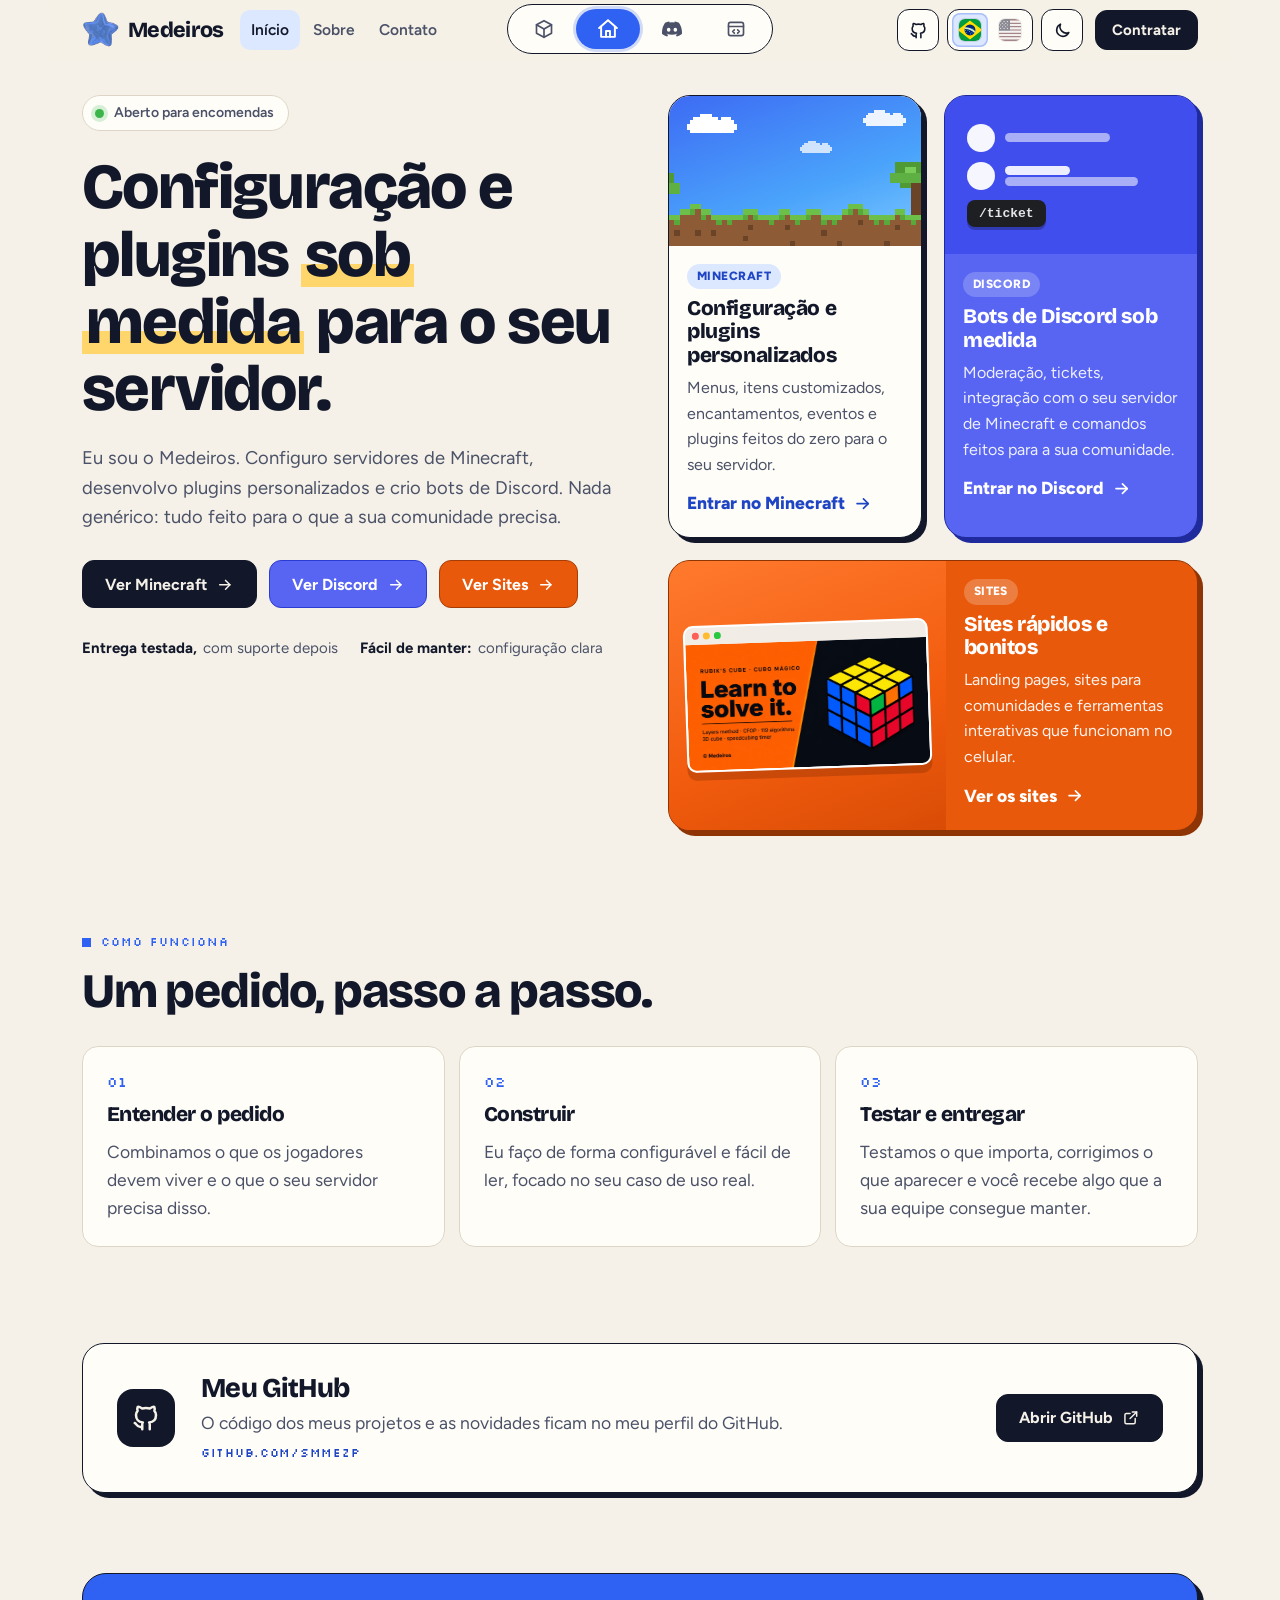
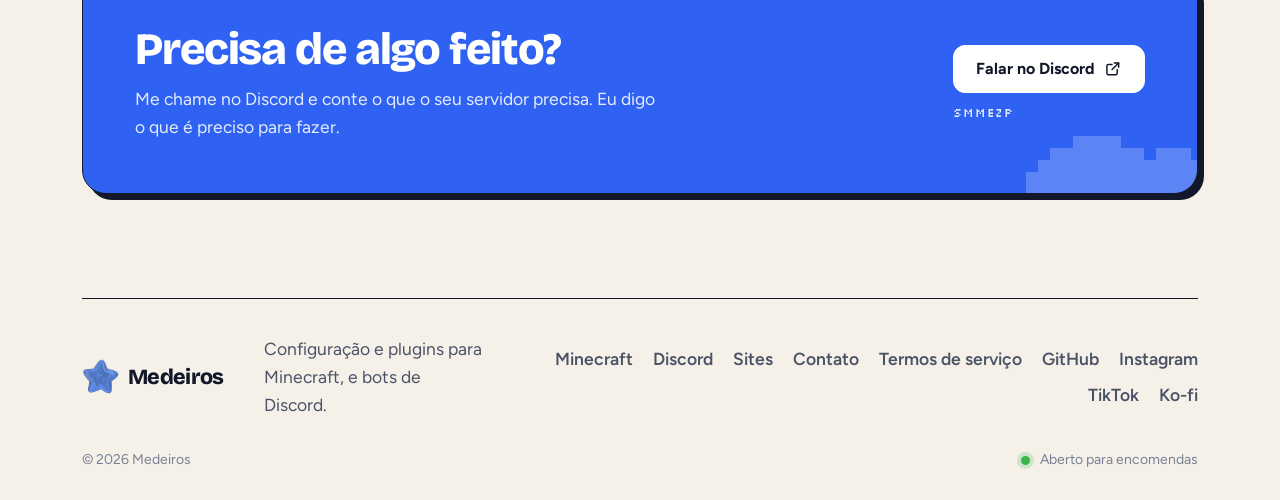
==== commit 994691fb: "Nova área Sites (4ª no seletor), com o Rubik's Cube - Seletor de áreas: Minecraft · Início · Discord" ====
--- a/index.html
+++ b/index.html
@@ -65,17 +65,18 @@
   <script type="application/ld+json">
   {"@context":"https://schema.org","@type":"Person","name":"Medeiros","url":"https://smmezp.github.io/portfolio/","image":"https://smmezp.github.io/portfolio/assets/brand/logo-main.png","jobTitle":"Minecraft & Discord developer","sameAs":["https://github.com/smmezp","https://www.instagram.com/o.medeiros.dev/","https://www.tiktok.com/@smmezp"]}
   </script>
-  <link rel="stylesheet" href="style.css?v=7">
-  <script src="data/i18n.js?v=7" defer></script>
-  <script src="data/site.js?v=7" defer></script>
-  <script src="data/terms.js?v=7" defer></script>
+  <link rel="stylesheet" href="style.css?v=8">
+  <script src="data/i18n.js?v=8" defer></script>
+  <script src="data/site.js?v=8" defer></script>
+  <script src="data/terms.js?v=8" defer></script>
   <!-- Um arquivo por produto. Para adicionar um novo, crie o arquivo e inclua uma linha aqui. -->
-  <!--<script src="data/minecraft/heavenjoin.js?v=7" defer></script>
-  <script src="data/minecraft/heavenclearlag.js?v=7" defer></script>
-  <script src="data/minecraft/heavenchat.js?v=7" defer></script>
-  <script src="data/minecraft/heavenlobby.js?v=7" defer></script>-->
-  <script src="data/discord/mochi.js?v=7" defer></script>
-  <script src="script.js?v=7" defer></script>
+  <!--<script src="data/minecraft/heavenjoin.js?v=8" defer></script>
+  <script src="data/minecraft/heavenclearlag.js?v=8" defer></script>
+  <script src="data/minecraft/heavenchat.js?v=8" defer></script>
+  <script src="data/minecraft/heavenlobby.js?v=8" defer></script>-->
+  <script src="data/discord/mochi.js?v=8" defer></script>
+  <script src="data/sites/rubiks-cube.js?v=8" defer></script>
+  <script src="script.js?v=8" defer></script>
   <script>
     /* Aviso de segurança: aparece só se o script.js carregado for antigo ou não tiver sido enviado. */
     window.addEventListener('load', () => {
@@ -117,6 +118,7 @@
           <a class="mode-option" href="/minecraft" data-route data-mode="minecraft" data-i18n-aria="mode.minecraft" data-i18n-title="mode.minecraft" aria-label="Minecraft" title="Minecraft"><svg class="icon" viewBox="0 0 24 24" aria-hidden="true"><path d="m12 2 9 5v10l-9 5-9-5V7l9-5Z"/><path d="m3 7 9 5 9-5"/><path d="M12 12v10"/></svg></a>
           <a class="mode-option" href="/" data-route data-mode="home" data-i18n-aria="mode.home" data-i18n-title="mode.home" aria-label="Início" title="Início"><svg class="icon" viewBox="0 0 24 24" aria-hidden="true"><path d="m3 11 9-8 9 8"/><path d="M5 10v10h14V10"/><path d="M10 20v-6h4v6"/></svg></a>
           <a class="mode-option" href="/discord" data-route data-mode="discord" data-i18n-aria="mode.discord" data-i18n-title="mode.discord" aria-label="Discord" title="Discord"><svg class="icon" viewBox="0 0 24 24" aria-hidden="true"><path fill="currentColor" stroke="none" d="M20.317 4.37a19.79 19.79 0 0 0-4.885-1.515.074.074 0 0 0-.079.037c-.21.375-.444.864-.608 1.25a18.27 18.27 0 0 0-5.487 0 12.64 12.64 0 0 0-.617-1.25.077.077 0 0 0-.079-.037A19.74 19.74 0 0 0 3.677 4.37a.07.07 0 0 0-.032.027C.533 9.046-.32 13.58.099 18.057a.082.082 0 0 0 .031.057 19.9 19.9 0 0 0 5.993 3.03.078.078 0 0 0 .084-.028 14.09 14.09 0 0 0 1.226-1.994.076.076 0 0 0-.041-.106 13.1 13.1 0 0 1-1.872-.892.077.077 0 0 1-.008-.128 10.2 10.2 0 0 0 .372-.292.074.074 0 0 1 .077-.01c3.928 1.793 8.18 1.793 12.062 0a.074.074 0 0 1 .078.01c.12.098.246.198.373.292a.077.077 0 0 1-.006.127 12.3 12.3 0 0 1-1.873.892.077.077 0 0 0-.041.107c.36.698.772 1.362 1.225 1.993a.076.076 0 0 0 .084.028 19.84 19.84 0 0 0 6.002-3.03.077.077 0 0 0 .032-.054c.5-5.177-.838-9.674-3.549-13.66a.061.061 0 0 0-.031-.03zM8.02 15.33c-1.183 0-2.157-1.085-2.157-2.419 0-1.333.956-2.419 2.157-2.419 1.21 0 2.176 1.096 2.157 2.42 0 1.333-.956 2.418-2.157 2.418zm7.975 0c-1.183 0-2.157-1.085-2.157-2.419 0-1.333.955-2.419 2.157-2.419 1.21 0 2.176 1.096 2.157 2.42 0 1.333-.946 2.418-2.157 2.418z"/></svg></a>
+          <a class="mode-option" href="/sites" data-route data-mode="sites" data-i18n-aria="mode.sites" data-i18n-title="mode.sites" aria-label="Sites" title="Sites"><svg class="icon" viewBox="0 0 24 24" aria-hidden="true"><rect x="3" y="4" width="18" height="16" rx="2.5"/><path d="M3 9h18"/><path d="m10 13-2 2 2 2"/><path d="m14 13 2 2-2 2"/></svg></a>
         </div>
       </div>
 
@@ -166,6 +168,7 @@
         <nav class="footer-links" data-i18n-aria="nav.footer" aria-label="Rodapé">
           <a href="/minecraft" data-route data-i18n="nav.minecraft">Minecraft</a>
           <a href="/discord" data-route data-i18n="nav.discord">Discord</a>
+          <a href="/sites" data-route data-i18n="nav.sites">Sites</a>
           <a href="/contact" data-route data-i18n="nav.contact">Contato</a>
           <a href="/terms" data-route data-i18n="footer.terms">Termos de serviço</a>
           <a href="https://github.com/smmezp" data-github-link target="_blank" rel="noopener noreferrer">GitHub</a>
--- a/style.css
+++ b/style.css
@@ -1338,3 +1338,160 @@
 /* Menu de aparência: sai com a mesma animação de entrada, ao contrário */
 .theme-menu.is-closing { animation: themeMenuOut .18s ease-in forwards; pointer-events: none; }
 @keyframes themeMenuOut { to { opacity: 0; transform: translateY(-6px) scale(.97); } }
+
+/* ---------- Sites (página /sites e prévia no início) ---------- */
+.site-card-media { display: block; }
+.site-card-media img { transition: transform .5s var(--ease-out, ease); }
+.site-card:hover .site-card-media img { transform: scale(1.03); }
+.site-card-title { color: inherit; text-decoration: none; }
+.site-card-title:hover { text-decoration: underline; text-underline-offset: 4px; text-decoration-thickness: 2px; }
+.site-card .chips { margin-top: 2px; }
+.site-card-actions { display: flex; flex-wrap: wrap; gap: 10px; margin-top: auto; padding-top: 6px; }
+.site-card-actions .button { gap: 8px; }
+.site-card-actions .icon { width: 17px; height: 17px; }
+@media (prefers-reduced-motion: reduce) {
+  .site-card-media img { transition: none; }
+  .site-card:hover .site-card-media img { transform: none; }
+}
+
+/* =====================================================================
+ * Área Sites (/sites): 4ª posição do seletor, cor laranja
+ * ===================================================================== */
+
+/* seletor com 4 áreas */
+.mode-switch { grid-template-columns: repeat(4, 1fr); }
+.mode-thumb { width: calc((100% - 8px) / 4); }
+.mode-switch[data-active='sites'] .mode-thumb { transform: translateX(300%); background: #e8590c; box-shadow: 0 0 0 3px rgba(232, 89, 12, .24); }
+@media (max-width: 380px) {
+  .mode-option { min-width: 50px; padding: 0 6px; }
+}
+
+/* cores da área: só as cores mudam, igual ao Discord */
+body[data-skin='sites'] { --brand: #e8590c; --cta: #e8590c; }
+html[data-theme='light'] body[data-skin='sites'] { --sky: #ffe8d9; --brand-dark: #b3420a; }
+html[data-theme='dark'] body[data-skin='sites'] { --sky: #3a2618; --brand-dark: #ffa36b; }
+body[data-skin='sites'] .mark { background: linear-gradient(transparent 62%, rgba(232, 89, 12, .45) 62%, rgba(232, 89, 12, .45) 92%, transparent 92%); }
+body[data-skin='sites'] .eyebrow::before { content: '</>'; width: auto; height: auto; background: none; font-size: 13px; line-height: 1; font-weight: 800; color: var(--brand); }
+body[data-skin='sites'] .button-primary { background: #e8590c; color: #fff; border-color: #a63d06; }
+body[data-skin='sites'] .button-primary:hover { background: #c94c09; color: #fff; }
+body[data-skin='sites'] .button-light { background: #fff; color: #b3420a; }
+body[data-skin='sites'] .status-pill i { background: #e8590c; }
+
+/* botão e porta no início */
+.button-sites { background: #e8590c; color: #fff; border-color: #a63d06; }
+.button-sites:hover { background: #c94c09; }
+.door-sites { background: #e8590c; border-color: #8f3404; box-shadow: 5px 5px 0 #8f3404; color: #fff; }
+.door-sites:hover { box-shadow: 8px 8px 0 #8f3404; }
+.door-sites .door-label { background: rgba(255, 255, 255, .22); color: #fff; }
+.door-sites .door-body p { color: rgba(255, 255, 255, .92); }
+.door-sites .door-go { color: #fff; }
+.door-art-sites { background: linear-gradient(160deg, #ff7a2e 0%, #f25c0e 60%, #d94c06 100%); }
+.ws-mini-browser {
+  display: flex; flex-direction: column; width: min(100%, 300px); overflow: hidden;
+  background: #fff; border: 2px solid #fff; border-radius: 10px; box-shadow: 0 8px 0 rgba(110, 35, 0, .28);
+  transform: rotate(-2deg); transition: transform .3s ease;
+}
+.door-sites:hover .ws-mini-browser { transform: rotate(0deg) translateY(-4px); }
+.ws-mini-bar { display: flex; gap: 4px; padding: 5px 7px; background: #f1ece6; }
+.ws-mini-bar i { width: 7px; height: 7px; border-radius: 50%; background: #d6cfc6; }
+.ws-mini-bar i:first-child { background: #ff5f57; } .ws-mini-bar i:nth-child(2) { background: #febc2e; } .ws-mini-bar i:nth-child(3) { background: #28c840; }
+.ws-mini-screen { display: block; aspect-ratio: 1200 / 630; }
+
+/* três portas: Minecraft e Discord lado a lado, Sites embaixo ocupando a largura */
+@media (min-width: 760px) {
+  .hub-doors { grid-template-columns: 1fr 1fr; }
+  .hub-doors .door-sites { grid-column: 1 / -1; grid-template-columns: 1.1fr 1fr; }
+  .hub-doors .door-sites .door-art { min-height: 0; }
+}
+@media (min-width: 1020px) {
+  .hub-doors .door-body { padding: 18px 18px 20px; }
+  .hub-doors .door-body h2 { font-size: 1.3rem; }
+  .hub-doors .door-art { min-height: 120px; }
+}
+.hub-doors > :nth-child(3) { animation-delay: .39s; }
+
+/* ---------- capa: navegador + editor + celular ---------- */
+.ws-hero { align-items: center; }
+.ws-collage { position: relative; width: 100%; max-width: 580px; margin: 0 auto; aspect-ratio: 1 / .9; }
+.ws-window {
+  position: absolute; overflow: hidden; background: var(--surface);
+  border: 1.5px solid var(--edge); border-radius: 14px; box-shadow: 6px 6px 0 var(--edge);
+}
+.ws-bar { display: flex; align-items: center; gap: 10px; padding: 8px 12px; border-bottom: 1.5px solid var(--edge); background: var(--paper-2); }
+.ws-dots { display: flex; gap: 5px; }
+.ws-dots i { width: 9px; height: 9px; border-radius: 50%; background: var(--line); }
+.ws-dots i:first-child { background: #ff5f57; } .ws-dots i:nth-child(2) { background: #febc2e; } .ws-dots i:nth-child(3) { background: #28c840; }
+.ws-url {
+  flex: 1; min-width: 0; padding: 3px 10px; border-radius: 999px; background: var(--surface);
+  font-size: 12px; font-weight: 600; color: var(--ink-3); white-space: nowrap; overflow: hidden; text-overflow: ellipsis;
+}
+.ws-window-browser { left: 0; top: 4%; width: 86%; animation: wsFloat 7s ease-in-out infinite; }
+.ws-screen { display: block; aspect-ratio: 1200 / 630; }
+.ws-window-code { right: 0; bottom: 0; width: 62%; animation: wsFloat 7s ease-in-out -3.5s infinite; }
+.ws-code {
+  margin: 0; padding: 14px 16px; overflow: hidden; white-space: pre; background: #15171f; color: #e6e6e6;
+  font: 600 12.5px/1.65 ui-monospace, 'JetBrains Mono', Consolas, monospace;
+}
+.ws-code .c-tag { color: #ff8a4c; } .ws-code .c-attr { color: #8cc2ff; } .ws-code .c-str { color: #9ee09e; }
+.ws-phone {
+  position: absolute; left: 6%; bottom: 2%; width: 22%; aspect-ratio: 9 / 18; padding: 6px;
+  background: #15171f; border-radius: 22px; box-shadow: 6px 6px 0 var(--edge); animation: wsFloat 7s ease-in-out -1.5s infinite;
+}
+.ws-phone-notch { position: absolute; top: 9px; left: 50%; width: 30%; height: 6px; border-radius: 999px; background: #2b2e3a; transform: translateX(-50%); z-index: 2; }
+
+
+.ws-chip {
+  position: absolute; display: inline-flex; align-items: center; gap: 6px; padding: 7px 12px; border-radius: 999px;
+  background: var(--surface); border: 1.5px solid var(--edge); box-shadow: 3px 3px 0 var(--edge);
+  font-size: 13px; font-weight: 800; color: var(--ink); white-space: nowrap;
+}
+.ws-chip .icon { color: var(--brand); }
+.ws-chip-1 { right: 4%; top: 0; }
+.ws-chip-2 { right: 26%; bottom: 40%; }
+@keyframes wsFloat { 50% { translate: 0 -6px; } }
+
+/* serviços com ícone */
+.ws-service-icon {
+  display: grid; place-items: center; width: 42px; height: 42px; margin-bottom: 4px; border-radius: 12px;
+  background: var(--sky); color: var(--brand-dark);
+}
+.ws-service-icon .icon { width: 22px; height: 22px; }
+@media (min-width: 760px) { .ws-service-grid { grid-template-columns: repeat(2, 1fr); } }
+@media (min-width: 1020px) { .ws-service-grid { grid-template-columns: repeat(3, 1fr); } }
+
+@media (max-width: 560px) {
+  .ws-collage { aspect-ratio: 1 / 1; }
+  .ws-code { font-size: 10.5px; padding: 10px 12px; }
+  .ws-chip { font-size: 11.5px; padding: 6px 10px; }
+}
+@media (prefers-reduced-motion: reduce) {
+  .ws-window, .ws-phone { animation: none; }
+}
+
+/* com 4 áreas o seletor fica mais largo: em telas médias os ícones ficam um pouco mais estreitos para não encostar no menu */
+@media (min-width: 1020px) and (max-width: 1279px) {
+  .mode-option { min-width: 46px; padding: 0 6px; }
+}
+
+/* celular da capa de Sites: mini versão mobile do site (em vez da imagem larga cortada) */
+.ws-phone-screen {
+  display: flex; flex-direction: column; gap: 7%; width: 100%; height: 100%;
+  padding: 20% 9% 10%; overflow: hidden; border-radius: 16px;
+  background: linear-gradient(180deg, #ff6a1a 0%, #ff4d00 52%, #0f1424 52%);
+}
+.ws-m-bar { display: flex; align-items: center; justify-content: space-between; }
+.ws-m-bar b { width: 22%; aspect-ratio: 1; border-radius: 4px; background: #fff; opacity: .95; }
+.ws-m-bar i { width: 26%; height: 4px; border-radius: 4px; background: rgba(255, 255, 255, .7); }
+.ws-m-title { display: grid; gap: 5px; }
+.ws-m-title i { height: 7px; border-radius: 4px; background: #1f130d; }
+.ws-m-title i:last-child { width: 70%; }
+.ws-m-shot {
+  display: block; flex: 1 1 auto; min-height: 0; width: 100%; border-radius: 10px;
+  border: 2px solid rgba(255, 255, 255, .9); background: #0f1424;
+}
+.ws-m-shot img { object-position: 80% 50%; }
+.ws-m-text { display: grid; gap: 4px; }
+.ws-m-text i { height: 4px; border-radius: 4px; background: rgba(255, 255, 255, .45); }
+.ws-m-text i:nth-child(2) { width: 85%; }
+.ws-m-text i:nth-child(3) { width: 60%; }
+.ws-m-btn { width: 62%; height: 12%; max-height: 18px; border-radius: 999px; background: #ff4d00; margin-top: auto; }
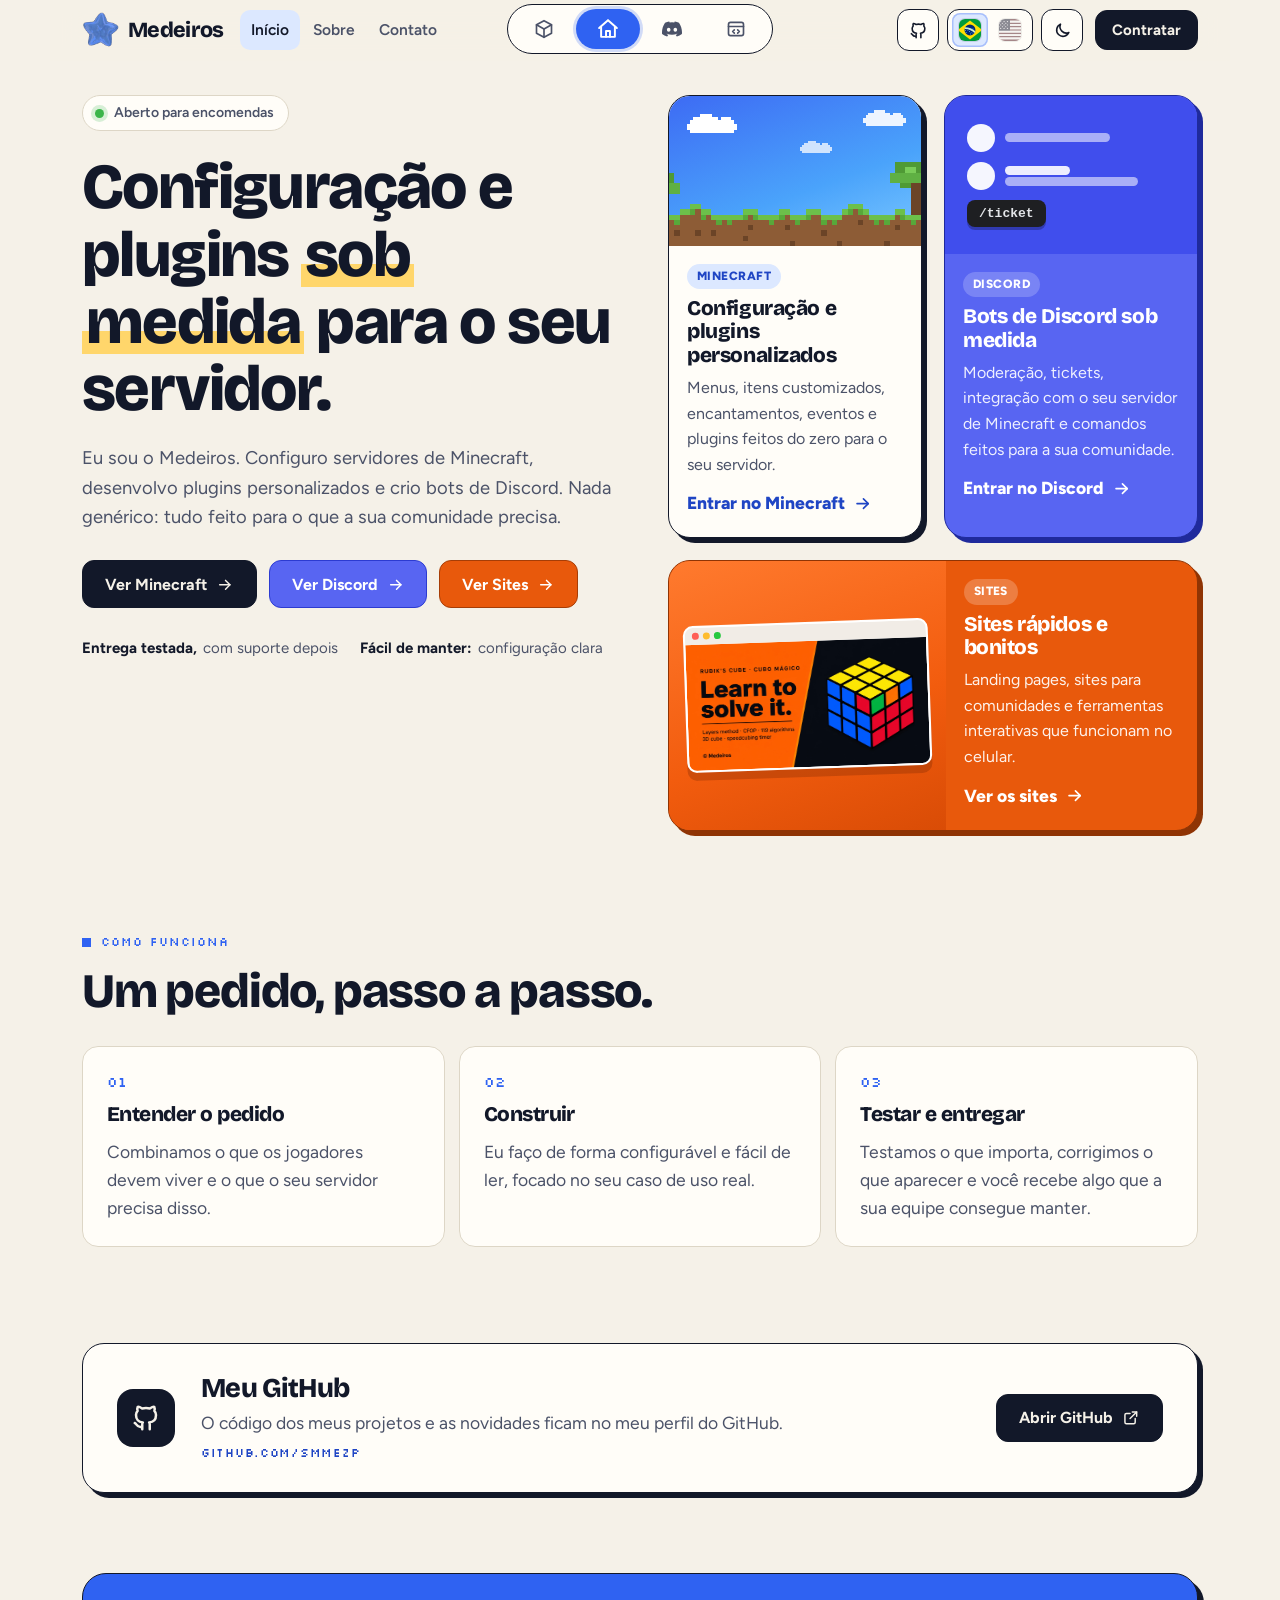
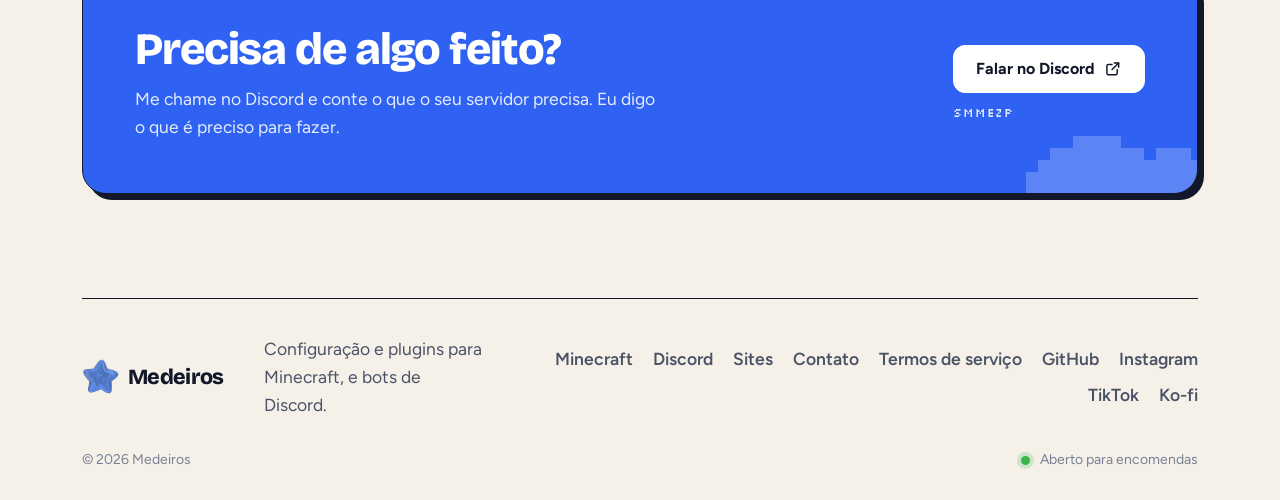
==== commit fa401202: "Adiciona a Yumi: site (yumibot.online) e bot de Discord Co-Authored-By: Claude Opus 5.5 <noreply@ant" ====
--- a/index.html
+++ b/index.html
@@ -75,8 +75,10 @@
   <script src="data/minecraft/heavenchat.js?v=8" defer></script>
   <script src="data/minecraft/heavenlobby.js?v=8" defer></script>-->
   <script src="data/discord/mochi.js?v=8" defer></script>
+  <script src="data/discord/yumi.js?v=10" defer></script>
   <script src="data/sites/rubiks-cube.js?v=8" defer></script>
-  <script src="script.js?v=8" defer></script>
+  <script src="data/sites/yumi.js?v=10" defer></script>
+  <script src="script.js?v=10" defer></script>
   <script>
     /* Aviso de segurança: aparece só se o script.js carregado for antigo ou não tiver sido enviado. */
     window.addEventListener('load', () => {
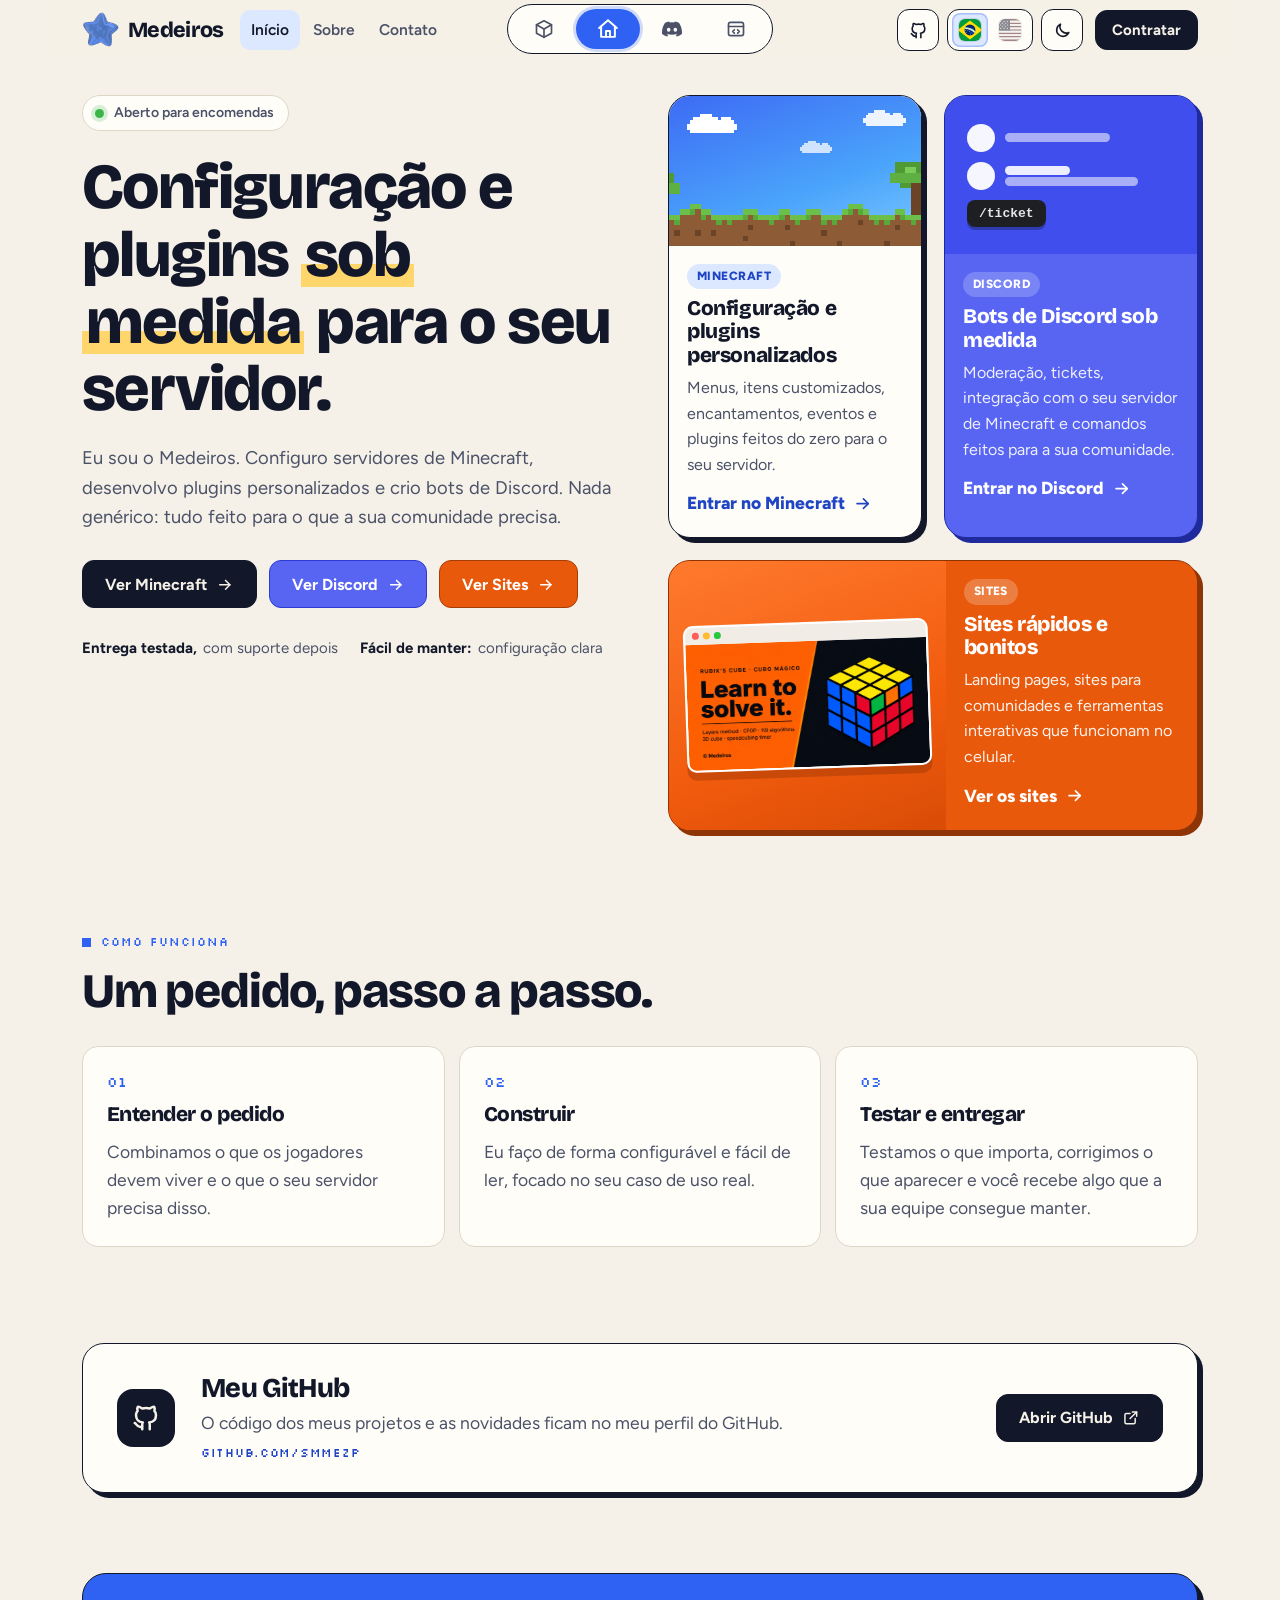
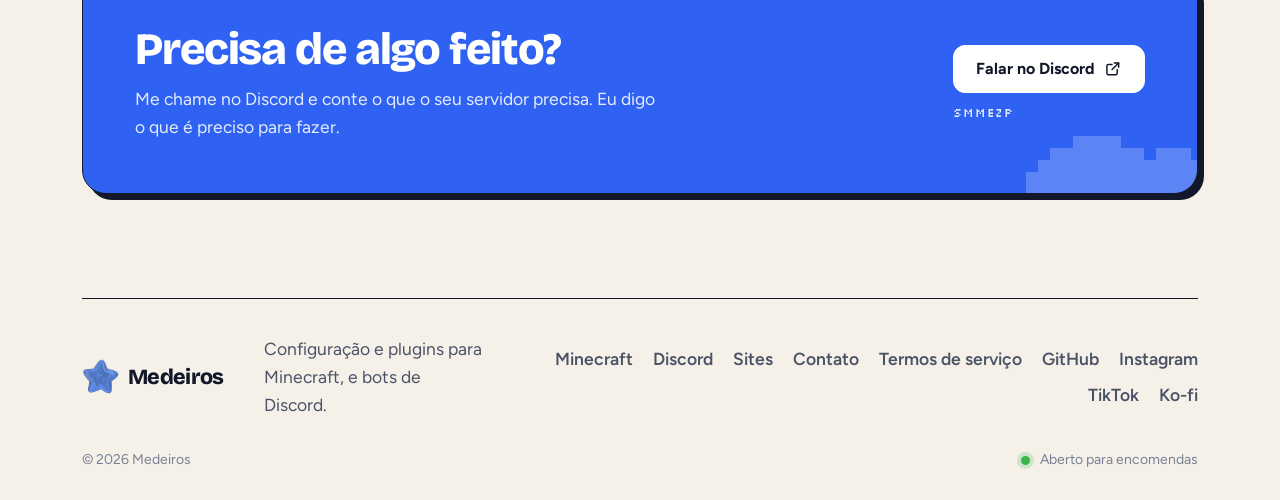
==== commit 7fdf3a57: "Área Sites refeita: tema próprio, capa limpa e sites em linhas largas - Tema "navegador e código" pa" ====
--- a/index.html
+++ b/index.html
@@ -65,20 +65,20 @@
   <script type="application/ld+json">
   {"@context":"https://schema.org","@type":"Person","name":"Medeiros","url":"https://smmezp.github.io/portfolio/","image":"https://smmezp.github.io/portfolio/assets/brand/logo-main.png","jobTitle":"Minecraft & Discord developer","sameAs":["https://github.com/smmezp","https://www.instagram.com/o.medeiros.dev/","https://www.tiktok.com/@smmezp"]}
   </script>
-  <link rel="stylesheet" href="style.css?v=8">
-  <script src="data/i18n.js?v=8" defer></script>
-  <script src="data/site.js?v=8" defer></script>
-  <script src="data/terms.js?v=8" defer></script>
+  <link rel="stylesheet" href="style.css?v=11">
+  <script src="data/i18n.js?v=11" defer></script>
+  <script src="data/site.js?v=11" defer></script>
+  <script src="data/terms.js?v=11" defer></script>
   <!-- Um arquivo por produto. Para adicionar um novo, crie o arquivo e inclua uma linha aqui. -->
-  <!--<script src="data/minecraft/heavenjoin.js?v=8" defer></script>
-  <script src="data/minecraft/heavenclearlag.js?v=8" defer></script>
-  <script src="data/minecraft/heavenchat.js?v=8" defer></script>
-  <script src="data/minecraft/heavenlobby.js?v=8" defer></script>-->
-  <script src="data/discord/mochi.js?v=8" defer></script>
-  <script src="data/discord/yumi.js?v=10" defer></script>
-  <script src="data/sites/rubiks-cube.js?v=8" defer></script>
-  <script src="data/sites/yumi.js?v=10" defer></script>
-  <script src="script.js?v=10" defer></script>
+  <!--<script src="data/minecraft/heavenjoin.js?v=11" defer></script>
+  <script src="data/minecraft/heavenclearlag.js?v=11" defer></script>
+  <script src="data/minecraft/heavenchat.js?v=11" defer></script>
+  <script src="data/minecraft/heavenlobby.js?v=11" defer></script>-->
+  <script src="data/discord/mochi.js?v=11" defer></script>
+  <script src="data/discord/yumi.js?v=11" defer></script>
+  <script src="data/sites/rubiks-cube.js?v=11" defer></script>
+  <script src="data/sites/yumi.js?v=11" defer></script>
+  <script src="script.js?v=11" defer></script>
   <script>
     /* Aviso de segurança: aparece só se o script.js carregado for antigo ou não tiver sido enviado. */
     window.addEventListener('load', () => {
--- a/style.css
+++ b/style.css
@@ -1410,88 +1410,117 @@
 }
 .hub-doors > :nth-child(3) { animation-delay: .39s; }
 
-/* ---------- capa: navegador + editor + celular ---------- */
-.ws-hero { align-items: center; }
-.ws-collage { position: relative; width: 100%; max-width: 580px; margin: 0 auto; aspect-ratio: 1 / .9; }
-.ws-window {
-  position: absolute; overflow: hidden; background: var(--surface);
-  border: 1.5px solid var(--edge); border-radius: 14px; box-shadow: 6px 6px 0 var(--edge);
-}
-.ws-bar { display: flex; align-items: center; gap: 10px; padding: 8px 12px; border-bottom: 1.5px solid var(--edge); background: var(--paper-2); }
-.ws-dots { display: flex; gap: 5px; }
-.ws-dots i { width: 9px; height: 9px; border-radius: 50%; background: var(--line); }
-.ws-dots i:first-child { background: #ff5f57; } .ws-dots i:nth-child(2) { background: #febc2e; } .ws-dots i:nth-child(3) { background: #28c840; }
-.ws-url {
-  flex: 1; min-width: 0; padding: 3px 10px; border-radius: 999px; background: var(--surface);
-  font-size: 12px; font-weight: 600; color: var(--ink-3); white-space: nowrap; overflow: hidden; text-overflow: ellipsis;
-}
-.ws-window-browser { left: 0; top: 4%; width: 86%; animation: wsFloat 7s ease-in-out infinite; }
-.ws-screen { display: block; aspect-ratio: 1200 / 630; }
-.ws-window-code { right: 0; bottom: 0; width: 62%; animation: wsFloat 7s ease-in-out -3.5s infinite; }
-.ws-code {
-  margin: 0; padding: 14px 16px; overflow: hidden; white-space: pre; background: #15171f; color: #e6e6e6;
-  font: 600 12.5px/1.65 ui-monospace, 'JetBrains Mono', Consolas, monospace;
-}
-.ws-code .c-tag { color: #ff8a4c; } .ws-code .c-attr { color: #8cc2ff; } .ws-code .c-str { color: #9ee09e; }
-.ws-phone {
-  position: absolute; left: 6%; bottom: 2%; width: 22%; aspect-ratio: 9 / 18; padding: 6px;
-  background: #15171f; border-radius: 22px; box-shadow: 6px 6px 0 var(--edge); animation: wsFloat 7s ease-in-out -1.5s infinite;
-}
-.ws-phone-notch { position: absolute; top: 9px; left: 50%; width: 30%; height: 6px; border-radius: 999px; background: #2b2e3a; transform: translateX(-50%); z-index: 2; }
-
-
-.ws-chip {
-  position: absolute; display: inline-flex; align-items: center; gap: 6px; padding: 7px 12px; border-radius: 999px;
-  background: var(--surface); border: 1.5px solid var(--edge); box-shadow: 3px 3px 0 var(--edge);
-  font-size: 13px; font-weight: 800; color: var(--ink); white-space: nowrap;
-}
-.ws-chip .icon { color: var(--brand); }
-.ws-chip-1 { right: 4%; top: 0; }
-.ws-chip-2 { right: 26%; bottom: 40%; }
-@keyframes wsFloat { 50% { translate: 0 -6px; } }
-
-/* serviços com ícone */
-.ws-service-icon {
-  display: grid; place-items: center; width: 42px; height: 42px; margin-bottom: 4px; border-radius: 12px;
-  background: var(--sky); color: var(--brand-dark);
-}
-.ws-service-icon .icon { width: 22px; height: 22px; }
-@media (min-width: 760px) { .ws-service-grid { grid-template-columns: repeat(2, 1fr); } }
-@media (min-width: 1020px) { .ws-service-grid { grid-template-columns: repeat(3, 1fr); } }
-
-@media (max-width: 560px) {
-  .ws-collage { aspect-ratio: 1 / 1; }
-  .ws-code { font-size: 10.5px; padding: 10px 12px; }
-  .ws-chip { font-size: 11.5px; padding: 6px 10px; }
-}
-@media (prefers-reduced-motion: reduce) {
-  .ws-window, .ws-phone { animation: none; }
-}
-
 /* com 4 áreas o seletor fica mais largo: em telas médias os ícones ficam um pouco mais estreitos para não encostar no menu */
 @media (min-width: 1020px) and (max-width: 1279px) {
   .mode-option { min-width: 46px; padding: 0 6px; }
 }
 
-/* celular da capa de Sites: mini versão mobile do site (em vez da imagem larga cortada) */
-.ws-phone-screen {
-  display: flex; flex-direction: column; gap: 7%; width: 100%; height: 100%;
-  padding: 20% 9% 10%; overflow: hidden; border-radius: 16px;
-  background: linear-gradient(180deg, #ff6a1a 0%, #ff4d00 52%, #0f1424 52%);
-}
-.ws-m-bar { display: flex; align-items: center; justify-content: space-between; }
-.ws-m-bar b { width: 22%; aspect-ratio: 1; border-radius: 4px; background: #fff; opacity: .95; }
-.ws-m-bar i { width: 26%; height: 4px; border-radius: 4px; background: rgba(255, 255, 255, .7); }
-.ws-m-title { display: grid; gap: 5px; }
-.ws-m-title i { height: 7px; border-radius: 4px; background: #1f130d; }
-.ws-m-title i:last-child { width: 70%; }
-.ws-m-shot {
-  display: block; flex: 1 1 auto; min-height: 0; width: 100%; border-radius: 10px;
-  border: 2px solid rgba(255, 255, 255, .9); background: #0f1424;
-}
-.ws-m-shot img { object-position: 80% 50%; }
-.ws-m-text { display: grid; gap: 4px; }
-.ws-m-text i { height: 4px; border-radius: 4px; background: rgba(255, 255, 255, .45); }
-.ws-m-text i:nth-child(2) { width: 85%; }
-.ws-m-text i:nth-child(3) { width: 60%; }
-.ws-m-btn { width: 62%; height: 12%; max-height: 18px; border-radius: 999px; background: #ff4d00; margin-top: auto; }
+/* =====================================================================
+ * Área Sites v2 — tema "navegador e código" (como o Discord tem o dele)
+ * ===================================================================== */
+html[data-theme='dark'] body[data-skin='sites'] {
+  --paper: #141519; --paper-2: #1c1e24; --surface: #1c1e24;
+  --ink: #f4f1ec; --ink-2: #d2cdc6; --ink-3: #908a83;
+  --line: #2c2f37; --edge: #2c2f37; --sky: #3a2517; --brand-dark: #ffa36b;
+  --ws-chrome: #23262d; --ws-chrome-2: #2b2e36; --ws-code: #101115;
+}
+html[data-theme='light'] body[data-skin='sites'] {
+  --paper: #faf7f3; --paper-2: #f2ece5; --surface: #ffffff;
+  --ink: #1c1410; --ink-2: #44382f; --ink-3: #786a60;
+  --line: #ebe0d6; --edge: #e2d4c7; --sky: #ffe8d9; --brand-dark: #b3420a;
+  --ws-chrome: #efe8e0; --ws-chrome-2: #e6ddd3; --ws-code: #1c1e24;
+}
+
+/* ---------- capa: navegador com o site + checklist ---------- */
+.ws-hero { align-items: center; }
+.ws-collage { position: relative; width: 100%; max-width: 600px; margin: 0 auto; padding-bottom: 104px; }
+.ws-browser {
+  position: relative; overflow: hidden; background: var(--surface);
+  border: 1px solid var(--edge); border-radius: 16px;
+  box-shadow: 0 30px 60px -30px rgba(0, 0, 0, .55), 0 2px 0 rgba(0, 0, 0, .04);
+  animation: wsFloat 8s ease-in-out infinite;
+}
+.ws-tabs { display: flex; align-items: flex-end; gap: 6px; padding: 10px 12px 0; background: var(--ws-chrome); }
+.ws-dots { display: flex; gap: 6px; align-self: center; margin: 0 8px 8px 2px; }
+.ws-dots i { width: 11px; height: 11px; border-radius: 50%; }
+.ws-dots i:nth-child(1) { background: #ff5f57; } .ws-dots i:nth-child(2) { background: #febc2e; } .ws-dots i:nth-child(3) { background: #28c840; }
+.ws-tab {
+  display: inline-flex; align-items: center; gap: 8px; max-width: 220px; padding: 7px 12px;
+  border-radius: 10px 10px 0 0; font-size: 12.5px; font-weight: 700; color: var(--ink-3);
+  white-space: nowrap; overflow: hidden; text-overflow: ellipsis;
+}
+.ws-tab.is-active { background: var(--ws-chrome-2); color: var(--ink); }
+.ws-tab img { width: 14px; height: 14px; border-radius: 3px; flex: none; }
+.ws-tab b { margin-left: 6px; font-weight: 600; color: var(--ink-3); }
+.ws-tab-new { padding: 7px 10px; font-size: 15px; }
+.ws-address { display: flex; align-items: center; gap: 12px; padding: 8px 12px; background: var(--ws-chrome-2); border-bottom: 1px solid var(--edge); }
+.ws-nav { color: var(--ink-3); font-size: 15px; letter-spacing: 3px; }
+.ws-url {
+  flex: 1; min-width: 0; display: flex; align-items: center; gap: 7px; padding: 5px 12px; border-radius: 999px;
+  background: var(--surface); font-size: 12.5px; font-weight: 600; color: var(--ink-2);
+  white-space: nowrap; overflow: hidden; text-overflow: ellipsis;
+}
+.ws-url svg { width: 13px; height: 13px; flex: none; fill: none; stroke: #28a745; stroke-width: 2.4; stroke-linecap: round; }
+.ws-screen { display: block; aspect-ratio: 1200 / 630; }
+
+.ws-check {
+  position: absolute; right: -14px; bottom: 0; width: min(270px, 58%);
+  background: var(--surface); border: 1px solid var(--edge); border-radius: 14px; padding: 14px 16px 12px;
+  box-shadow: 0 24px 50px -24px rgba(0, 0, 0, .6);
+  animation: wsFloat 8s ease-in-out -4s infinite;
+}
+.ws-check-head { display: flex; align-items: center; justify-content: space-between; margin-bottom: 8px; }
+.ws-check-file { font: 700 12px ui-monospace, 'JetBrains Mono', Consolas, monospace; color: var(--ink-3); }
+.ws-check-ok { padding: 2px 8px; border-radius: 999px; font-size: 11.5px; font-weight: 800; color: #1f9d55; background: rgba(40, 167, 69, .14); }
+.ws-check ul { list-style: none; margin: 0; padding: 0; display: grid; gap: 8px; }
+.ws-check li { display: flex; align-items: center; gap: 10px; font-size: 14px; font-weight: 600; color: var(--ink); }
+.ws-tick { display: grid; place-items: center; width: 20px; height: 20px; border-radius: 6px; background: #e8590c; flex: none; }
+.ws-tick svg { width: 14px; height: 14px; fill: none; stroke: #fff; stroke-width: 3; stroke-linecap: round; stroke-linejoin: round; }
+@keyframes wsFloat { 50% { translate: 0 -6px; } }
+
+/* ---------- serviços: cartões com "nome de arquivo" ---------- */
+.ws-service-grid { display: grid; gap: 14px; }
+@media (min-width: 700px) { .ws-service-grid { grid-template-columns: repeat(2, 1fr); } }
+@media (min-width: 1020px) { .ws-service-grid { grid-template-columns: repeat(3, 1fr); } }
+.ws-service {
+  display: flex; flex-direction: column; gap: 10px; padding: 20px 20px 18px;
+  background: var(--surface); border: 1px solid var(--edge); border-radius: 16px;
+  transition: transform .25s var(--ease-out, ease), border-color .2s ease, box-shadow .25s ease;
+}
+.ws-service:hover { transform: translateY(-3px); border-color: rgba(232, 89, 12, .55); box-shadow: 0 18px 36px -24px rgba(232, 89, 12, .45); }
+.ws-service-top { display: flex; align-items: center; justify-content: space-between; gap: 10px; }
+.ws-service-icon { display: grid; place-items: center; width: 40px; height: 40px; border-radius: 12px; background: var(--sky); color: var(--brand-dark); }
+.ws-service-icon .icon { width: 21px; height: 21px; }
+.ws-service-file {
+  padding: 3px 9px; border-radius: 7px; background: var(--paper-2);
+  font: 700 12px ui-monospace, 'JetBrains Mono', Consolas, monospace; color: var(--ink-3);
+}
+.ws-service h3 { font-size: 1.15rem; letter-spacing: -0.01em; }
+.ws-service p { color: var(--ink-2); font-size: 15px; }
+.ws-service-link { margin-top: auto; padding-top: 4px; display: inline-flex; align-items: center; gap: 6px; font-weight: 800; font-size: 15px; color: var(--brand-dark); width: fit-content; }
+.ws-service-link .icon { transition: transform .25s ease; }
+.ws-service-link:hover .icon { transform: translateX(3px); }
+
+/* ---------- sites publicados: uma linha larga por site ---------- */
+.ws-site-list { display: grid; gap: 22px; }
+body[data-skin='sites'] .site-card { border-radius: 18px; border-width: 1px; }
+body[data-skin='sites'] .site-card:hover { transform: translateY(-3px); box-shadow: 0 26px 50px -30px rgba(0, 0, 0, .6); }
+@media (min-width: 900px) {
+  .ws-site-list .site-card { display: grid; grid-template-columns: 1.15fr 1fr; }
+  .ws-site-list .site-card-media { aspect-ratio: auto; min-height: 100%; border-bottom: 0; border-right: 1px solid var(--edge); }
+  .ws-site-list .project-card-body { padding: 28px 28px 26px; justify-content: center; gap: 14px; }
+  .ws-site-list .project-card-top h3 { font-size: 1.6rem; }
+  .ws-site-list .site-card:nth-child(even) { grid-template-columns: 1fr 1.15fr; }
+  .ws-site-list .site-card:nth-child(even) .site-card-media { order: 2; border-right: 0; border-left: 1px solid var(--edge); }
+}
+
+/* ---------- responsivo ---------- */
+@media (max-width: 560px) {
+  .ws-collage { padding-bottom: 0; }
+  .ws-check { position: relative; right: auto; bottom: auto; width: auto; margin: -22px 14px 0; }
+  .ws-tab { max-width: 150px; }
+  .ws-tab-new, .ws-nav { display: none; }
+}
+@media (prefers-reduced-motion: reduce) {
+  .ws-browser, .ws-check { animation: none; }
+}
